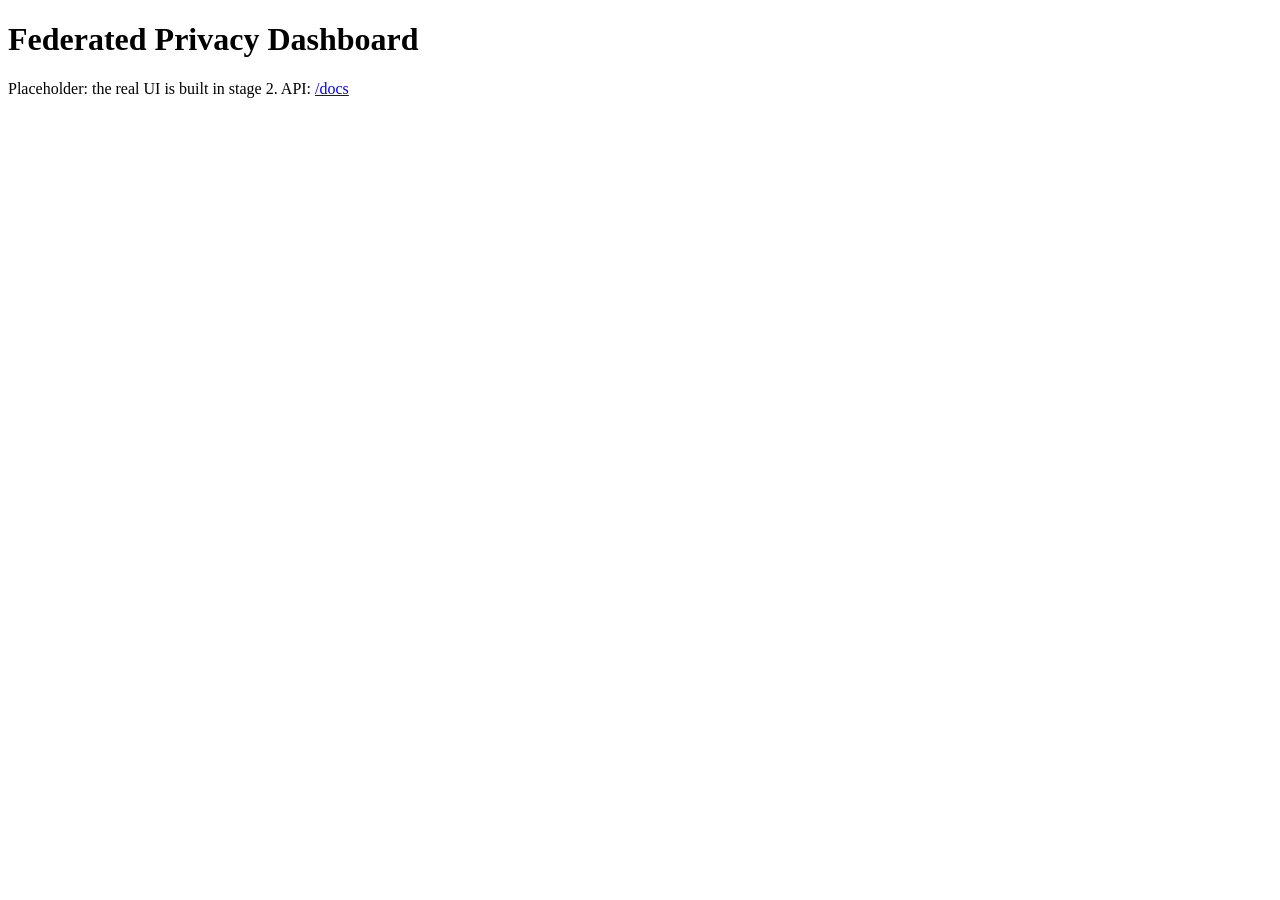
==== dashboard/static/index.html @ 30f2eb71 "Add Step 5 dashboard backend: FastAPI + SSE, step 4 hooks, golden replay Hooks in step4_heart_secagg" ====
<!doctype html>
<html lang="en"><head><meta charset="utf-8"><meta name="viewport" content="width=device-width, initial-scale=1">
<title>Federated Privacy Dashboard</title></head>
<body><h1>Federated Privacy Dashboard</h1><p>Placeholder: the real UI is built in stage 2. API: <a href="/docs">/docs</a></p></body></html>
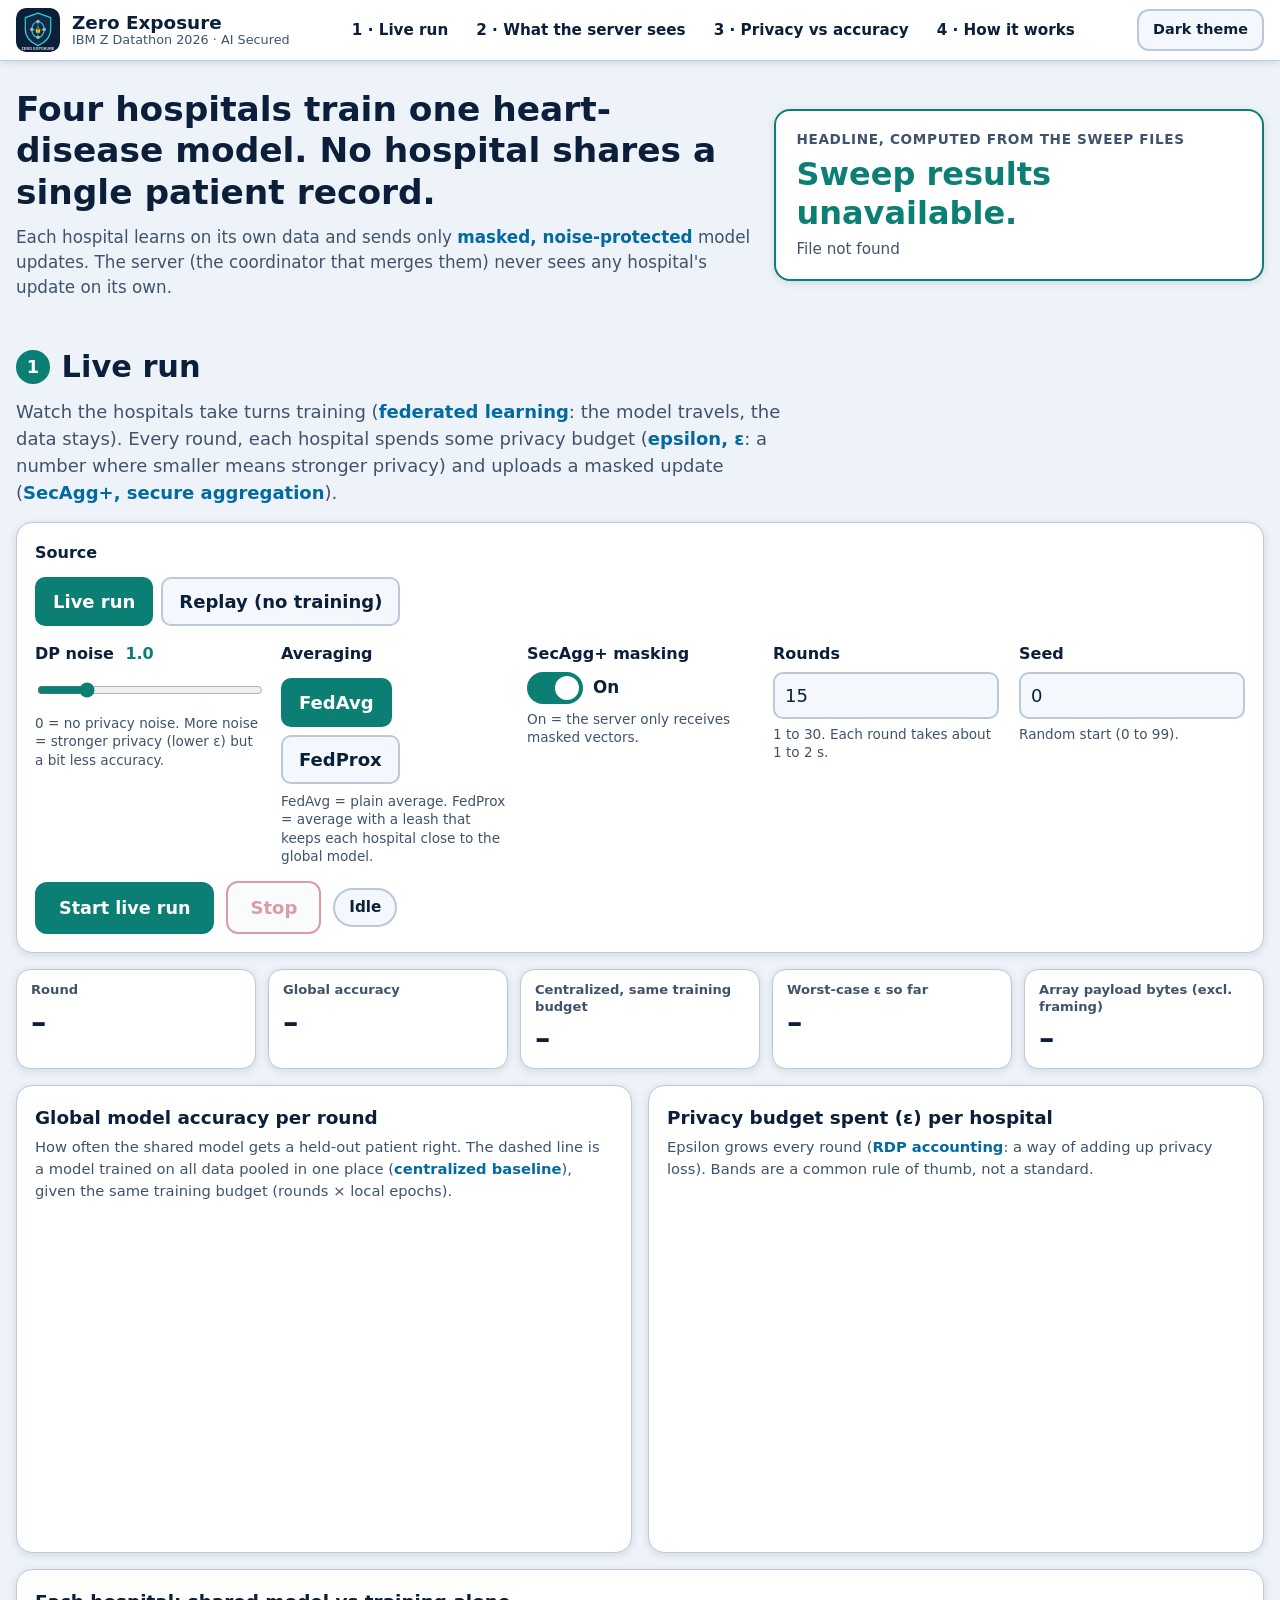
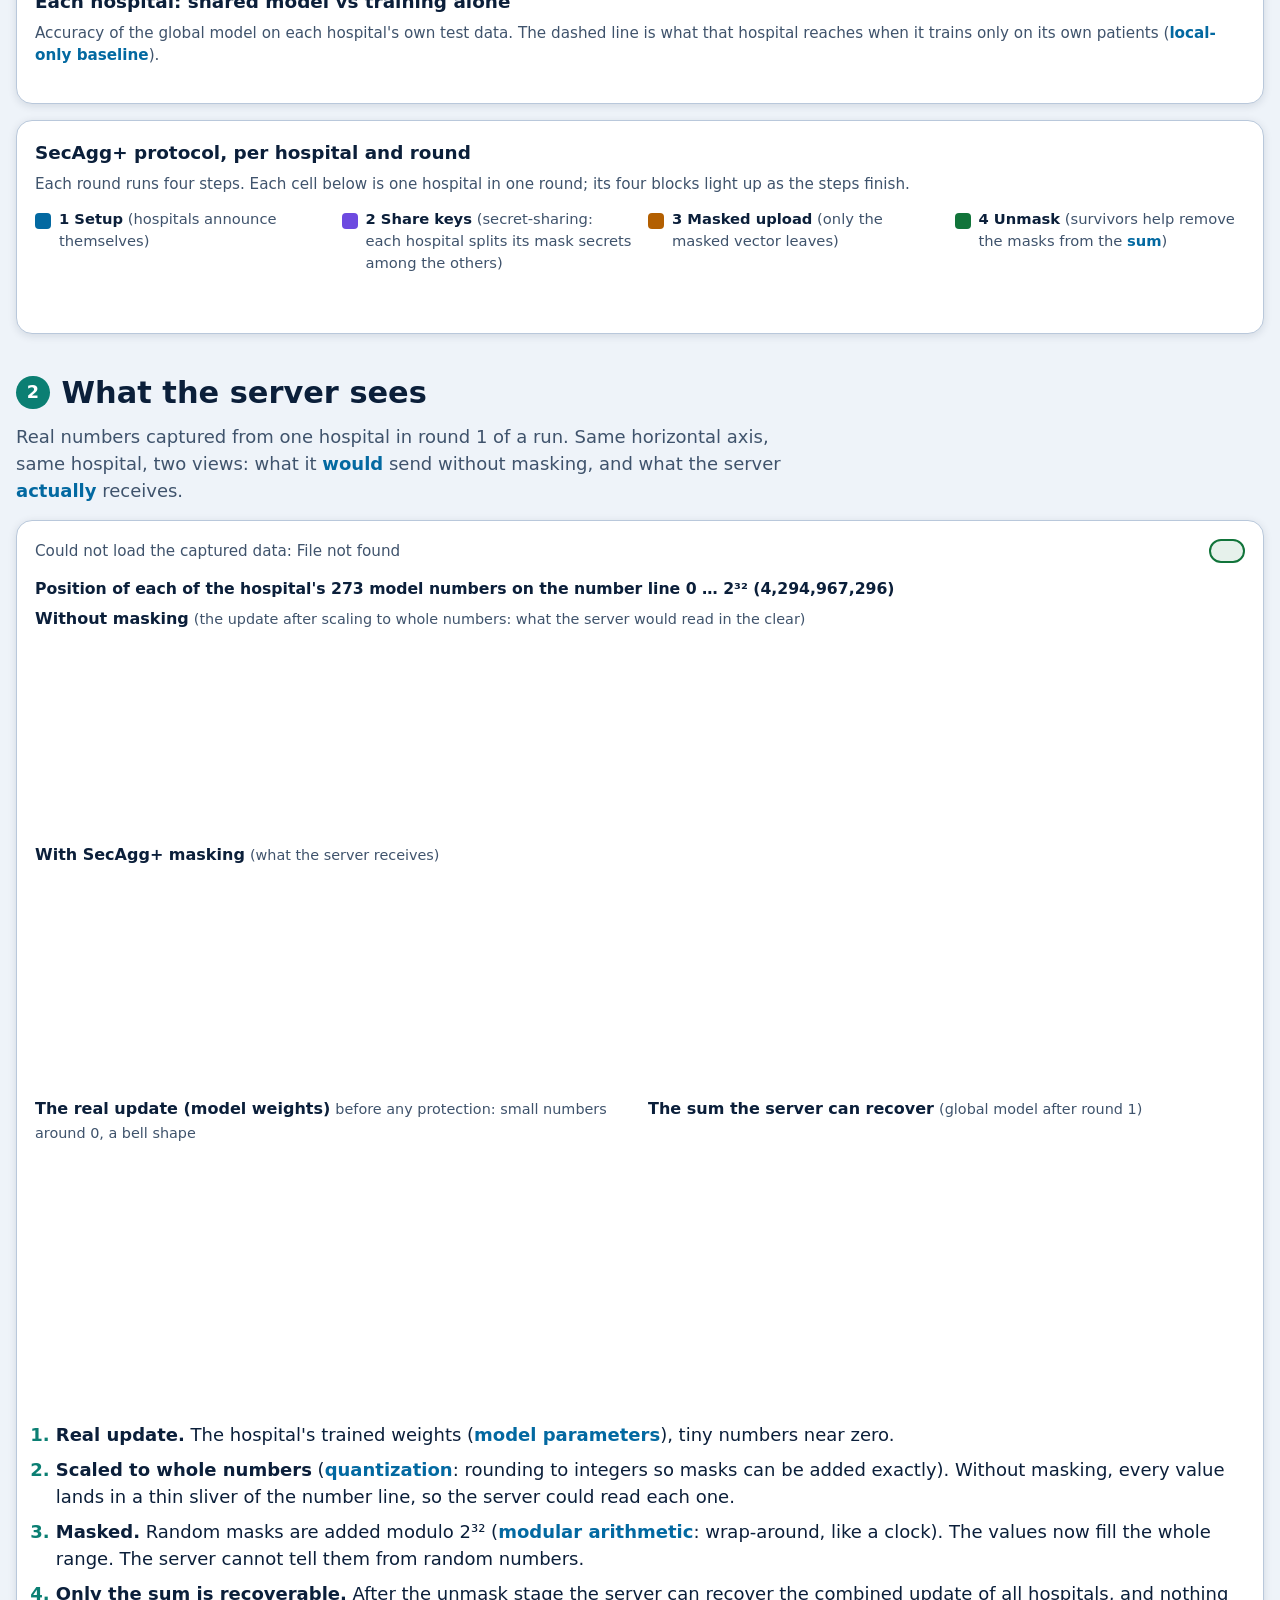
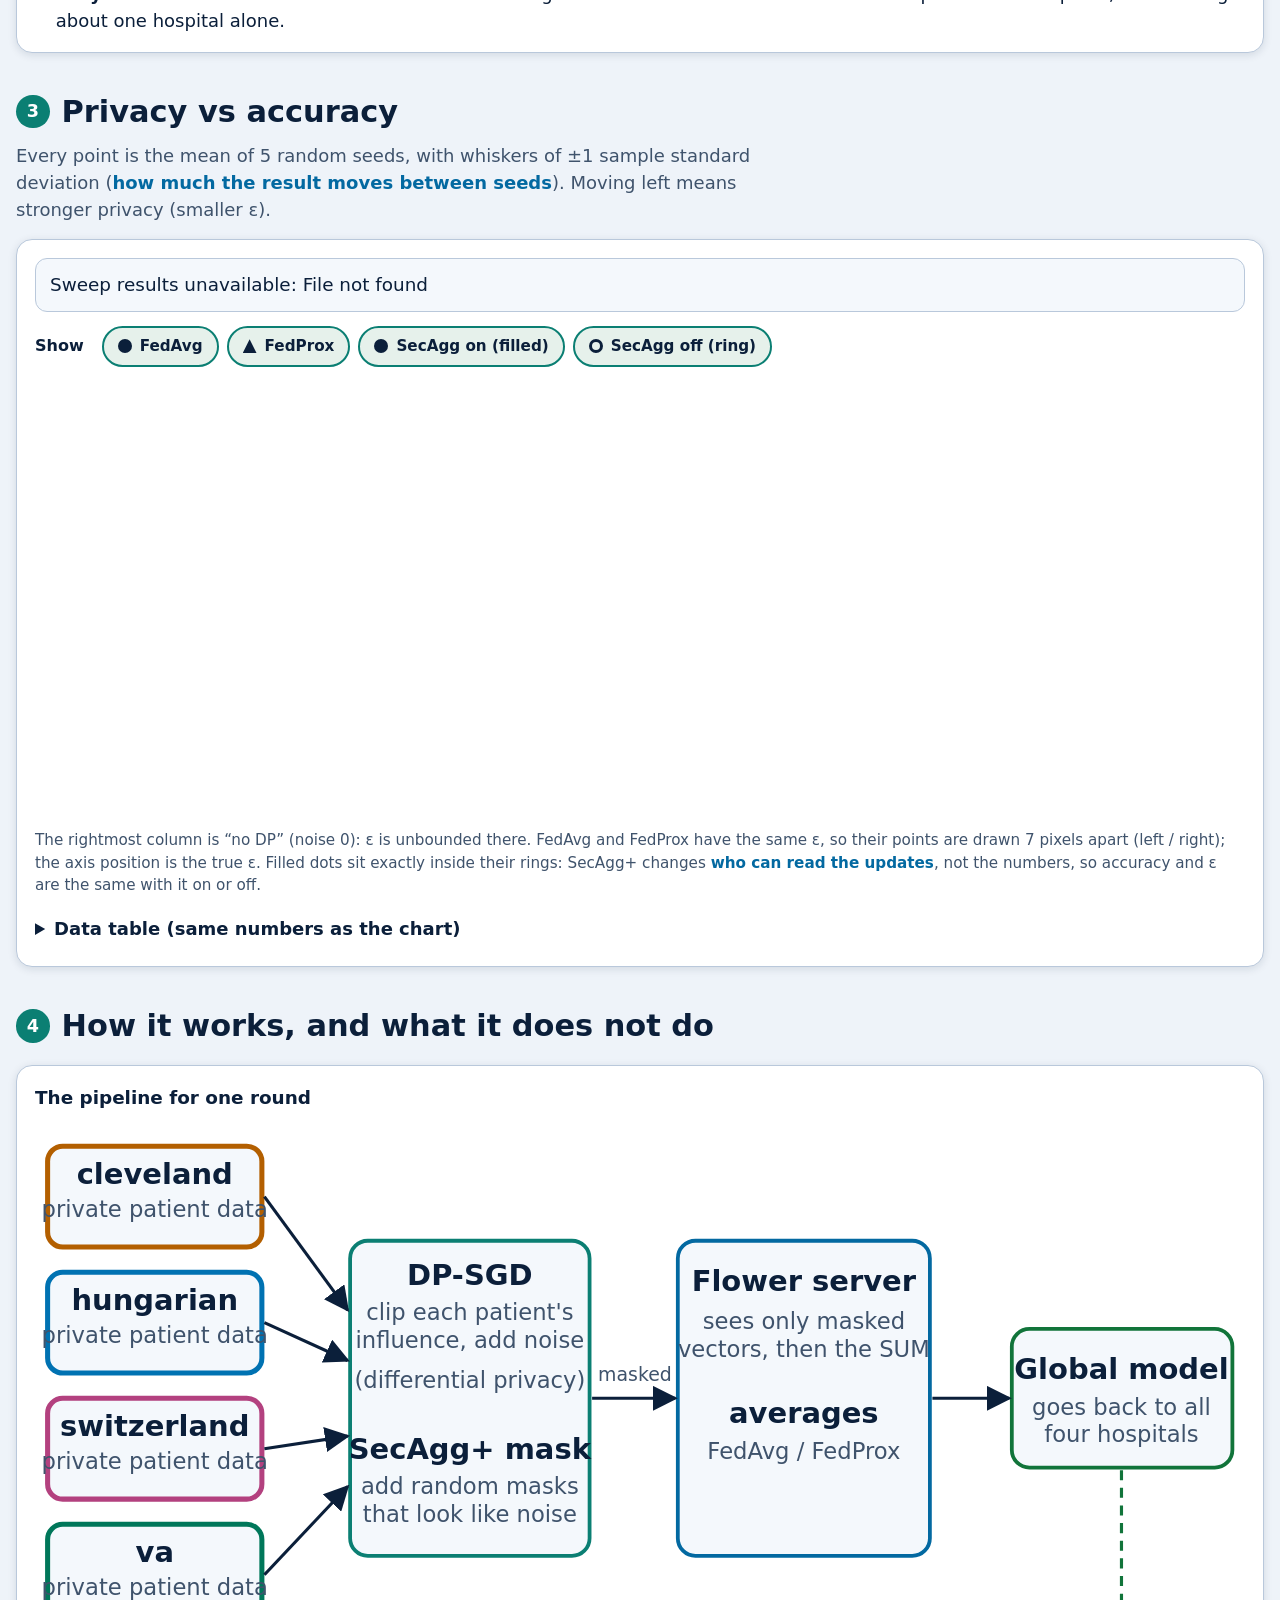
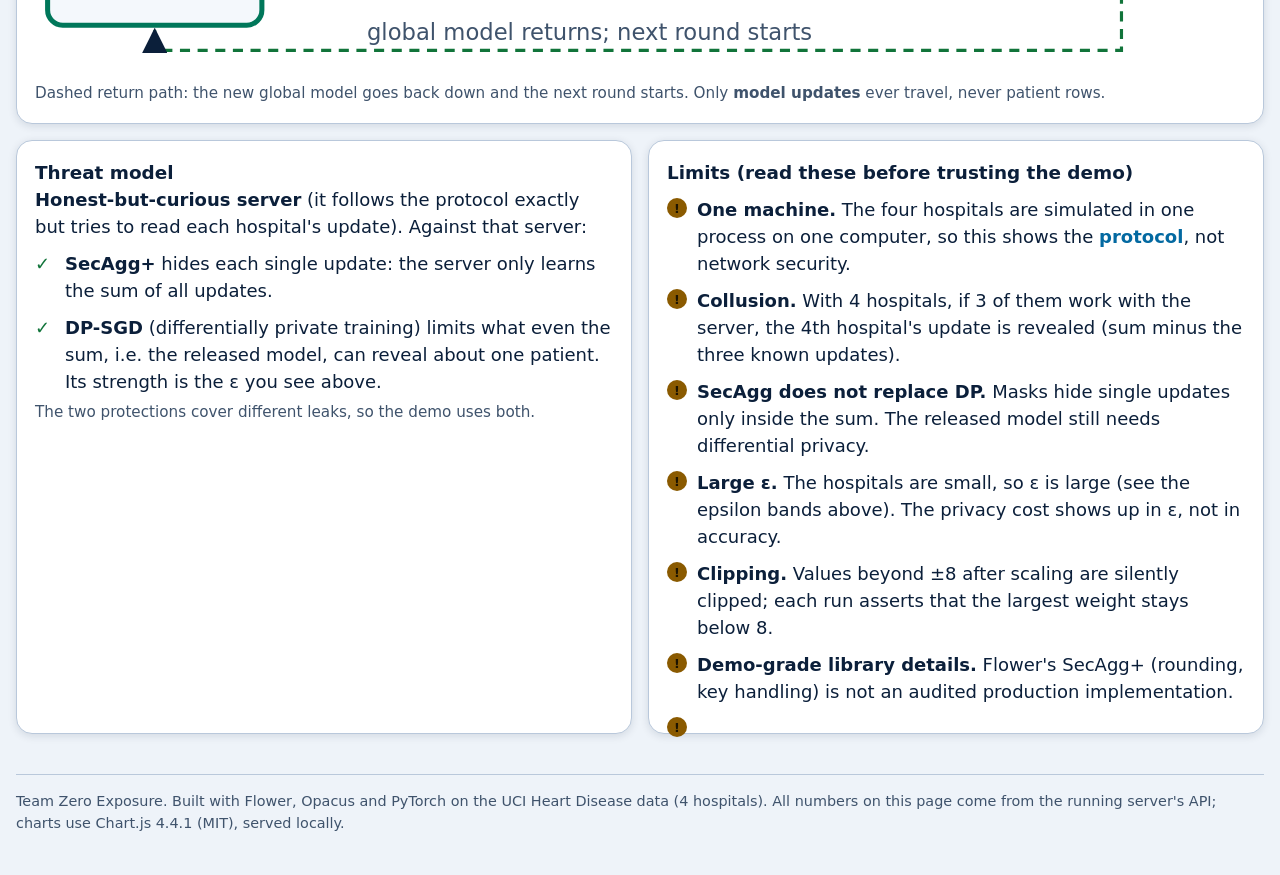
==== commit 30a9f799: "Add Step 5 dashboard UI: live run, what the server sees, privacy vs accuracy, limits Zero Exposure b" ====
--- a/dashboard/static/index.html
+++ b/dashboard/static/index.html
@@ -1,4 +1,339 @@
 <!doctype html>
-<html lang="en"><head><meta charset="utf-8"><meta name="viewport" content="width=device-width, initial-scale=1">
-<title>Federated Privacy Dashboard</title></head>
-<body><h1>Federated Privacy Dashboard</h1><p>Placeholder: the real UI is built in stage 2. API: <a href="/docs">/docs</a></p></body></html>
+<html lang="en">
+<head>
+<meta charset="utf-8">
+<meta name="viewport" content="width=device-width, initial-scale=1">
+<meta name="color-scheme" content="dark light">
+<title>Zero Exposure: private federated learning dashboard</title>
+<link rel="icon" href="zero_exposure_logo.svg" type="image/svg+xml">
+<link rel="stylesheet" href="styles.css">
+</head>
+<body>
+<a class="skip" href="#live">Skip to the live run</a>
+
+<header class="top">
+  <div class="top-in">
+    <a class="brand" href="#top" aria-label="Zero Exposure, top of page">
+      <img src="zero_exposure_logo.svg" alt="" width="44" height="44">
+      <span><strong>Zero Exposure</strong><small>IBM Z Datathon 2026 · AI Secured</small></span>
+    </a>
+    <nav aria-label="Panels">
+      <a href="#live">1 · Live run</a>
+      <a href="#sees">2 · What the server sees</a>
+      <a href="#tradeoff">3 · Privacy vs accuracy</a>
+      <a href="#how">4 · How it works</a>
+    </nav>
+    <button id="themeBtn" class="btn ghost" type="button" aria-label="Switch colour theme">Theme</button>
+  </div>
+</header>
+
+<main id="top">
+  <section class="hero" aria-labelledby="heroTitle">
+    <div>
+      <h1 id="heroTitle">Four hospitals train one heart-disease model. No hospital shares a single patient record.</h1>
+      <p class="lead">Each hospital learns on its own data and sends only <em>masked, noise-protected</em> model updates.
+        The server (the coordinator that merges them) never sees any hospital's update on its own.</p>
+    </div>
+    <div class="headline" id="headline" aria-live="polite">
+      <div class="hl-label">Headline, computed from the sweep files</div>
+      <div class="hl-main" id="hlMain">Loading…</div>
+      <div class="hl-sub" id="hlSub"></div>
+    </div>
+  </section>
+
+  <!-- ===================================================== 1. LIVE RUN -->
+  <section id="live" class="panel" aria-labelledby="liveH">
+    <div class="panel-head">
+      <h2 id="liveH"><span class="num">1</span> Live run</h2>
+      <p>Watch the hospitals take turns training (<em>federated learning</em>: the model travels, the data stays). Every round, each hospital
+        spends some privacy budget (<em>epsilon, ε</em>: a number where smaller means stronger privacy) and uploads a masked update
+        (<em>SecAgg+, secure aggregation</em>).</p>
+    </div>
+
+    <form id="ctl" class="controls card" autocomplete="off">
+      <fieldset class="seg" id="modeSeg">
+        <legend>Source</legend>
+        <label><input type="radio" name="mode" value="live" checked><span>Live run</span></label>
+        <label><input type="radio" name="mode" value="replay"><span>Replay (no training)</span></label>
+      </fieldset>
+
+      <div id="liveCtl" class="ctl-grid">
+        <label class="fld">
+          <span class="fld-l">DP noise <output id="noiseOut">1.0</output></span>
+          <input id="noise" type="range" min="0" max="5" step="0.1" value="1.0" aria-describedby="noiseHelp">
+          <small id="noiseHelp">0 = no privacy noise. More noise = stronger privacy (lower ε) but a bit less accuracy.</small>
+        </label>
+        <fieldset class="seg" id="stratSeg">
+          <legend>Averaging</legend>
+          <label><input type="radio" name="strategy" value="fedavg" checked><span>FedAvg</span></label>
+          <label><input type="radio" name="strategy" value="fedprox"><span>FedProx</span></label>
+          <small>FedAvg = plain average. FedProx = average with a leash that keeps each hospital close to the global model.</small>
+        </fieldset>
+        <label class="fld tog">
+          <span class="fld-l">SecAgg+ masking</span>
+          <span class="switch"><input id="secagg" type="checkbox" checked role="switch"><i></i><b id="secaggOut">On</b></span>
+          <small>On = the server only receives masked vectors.</small>
+        </label>
+        <label class="fld">
+          <span class="fld-l">Rounds</span>
+          <input id="rounds" type="number" min="1" max="30" step="1" value="15" inputmode="numeric">
+          <small>1 to 30. Each round takes about 1 to 2 s.</small>
+        </label>
+        <label class="fld">
+          <span class="fld-l">Seed</span>
+          <input id="seed" type="number" min="0" max="99" step="1" value="0" inputmode="numeric">
+          <small>Random start (0 to 99).</small>
+        </label>
+      </div>
+
+      <div id="replayCtl" class="ctl-grid" hidden>
+        <label class="fld">
+          <span class="fld-l">Recording</span>
+          <select id="replaySel"></select>
+          <small>The golden run is a real run saved in the repository.</small>
+        </label>
+        <fieldset class="seg" id="speedSeg">
+          <legend>Speed</legend>
+          <label><input type="radio" name="speed" value="1" checked><span>Real time</span></label>
+          <label><input type="radio" name="speed" value="4"><span>4× faster</span></label>
+          <small>Long start-up pauses in a recording are shortened to 2 s.</small>
+        </fieldset>
+      </div>
+
+      <div class="actions">
+        <button id="startBtn" class="btn primary" type="submit">Start live run</button>
+        <button id="stopBtn" class="btn danger" type="button" disabled>Stop</button>
+        <span id="statusPill" class="pill" role="status">Idle</span>
+      </div>
+    </form>
+
+    <div id="banner" class="banner" role="status" hidden></div>
+    <p id="srv" class="sr-only" aria-live="polite"></p>
+
+    <div class="kpis" aria-label="Run summary">
+      <div class="kpi"><span class="kl">Round</span><span class="kv" id="kRound">–</span></div>
+      <div class="kpi"><span class="kl">Global accuracy</span><span class="kv" id="kAcc">–</span></div>
+      <div class="kpi"><span class="kl">Centralized, same training budget</span><span class="kv" id="kCen">–</span></div>
+      <div class="kpi"><span class="kl">Worst-case ε so far</span><span class="kv" id="kEps">–</span></div>
+      <div class="kpi" title="Array payload bytes counted by the inspector (arrays plus byte-string config values). Excludes message framing.">
+        <span class="kl">Array payload bytes (excl. framing)</span><span class="kv" id="kBytes">–</span><span class="ks" id="kBytesSub"></span></div>
+    </div>
+
+    <div class="grid2">
+      <figure class="card chart-card">
+        <figcaption>
+          <h3>Global model accuracy per round</h3>
+          <p>How often the shared model gets a held-out patient right. The dashed line is a model trained on all data pooled in one place
+            (<em>centralized baseline</em>), given the same training budget (rounds × local epochs).</p>
+        </figcaption>
+        <div class="chart-box"><canvas id="accChart" role="img" aria-label="Global accuracy per round"></canvas></div>
+      </figure>
+      <figure class="card chart-card">
+        <figcaption>
+          <h3>Privacy budget spent (ε) per hospital</h3>
+          <p>Epsilon grows every round (<em>RDP accounting</em>: a way of adding up privacy loss). Bands are a common rule of thumb, not a standard.</p>
+        </figcaption>
+        <div class="chart-box"><canvas id="epsChart" role="img" aria-label="Epsilon per hospital per round"></canvas></div>
+        <div id="epsNote" class="chart-note" hidden></div>
+      </figure>
+    </div>
+
+    <div class="card">
+      <h3>Each hospital: shared model vs training alone</h3>
+      <p class="sub">Accuracy of the global model on each hospital's own test data. The dashed line is what that hospital reaches
+        when it trains only on its own patients (<em>local-only baseline</em>).</p>
+      <div class="grid4" id="hospGrid"></div>
+      <p class="sub" id="majNote"></p>
+    </div>
+
+    <div class="card">
+      <h3>SecAgg+ protocol, per hospital and round</h3>
+      <p class="sub">Each round runs four steps. Each cell below is one hospital in one round; its four blocks light up as the steps finish.</p>
+      <ol class="stage-legend" id="stageLegend">
+        <li><i class="sw s0"></i><div><b>1 Setup</b> <span>(hospitals announce themselves)</span></div></li>
+        <li><i class="sw s1"></i><div><b>2 Share keys</b> <span>(secret-sharing: each hospital splits its mask secrets among the others)</span></div></li>
+        <li><i class="sw s2"></i><div><b>3 Masked upload</b> <span>(only the masked vector leaves)</span></div></li>
+        <li><i class="sw s3"></i><div><b>4 Unmask</b> <span>(survivors help remove the masks from the <em>sum</em>)</span></div></li>
+      </ol>
+      <div id="strip" class="strip" aria-label="SecAgg+ stages per hospital and round"></div>
+      <p id="stripNow" class="sub strip-now"></p>
+    </div>
+  </section>
+
+  <!-- ===================================================== 2. WHAT THE SERVER SEES -->
+  <section id="sees" class="panel" aria-labelledby="seesH">
+    <div class="panel-head">
+      <h2 id="seesH"><span class="num">2</span> What the server sees</h2>
+      <p>Real numbers captured from one hospital in round 1 of a run. Same horizontal axis, same hospital, two views: what it <em>would</em>
+        send without masking, and what the server <em>actually</em> receives.</p>
+    </div>
+
+    <div class="card">
+      <div class="sees-top">
+        <div id="seesSource" class="src">Loading…</div>
+        <div id="badge" class="badge" role="status"></div>
+      </div>
+
+      <div class="shared-axis">
+        <div class="axis-title">Position of each of the hospital's 273 model numbers on the number line 0 … 2³² (4,294,967,296)</div>
+        <figure class="sa-chart">
+          <figcaption><b>Without masking</b> <span>(the update after scaling to whole numbers: what the server would read in the clear)</span></figcaption>
+          <div class="chart-box sa"><canvas id="plainQChart" role="img" aria-label="Unmasked quantized update: all values in one thin spike"></canvas></div>
+        </figure>
+        <figure class="sa-chart">
+          <figcaption><b>With SecAgg+ masking</b> <span>(what the server receives)</span></figcaption>
+          <div class="chart-box sa"><canvas id="maskedChart" role="img" aria-label="Masked vector: values spread across the whole range"></canvas></div>
+        </figure>
+        <p id="seesStats" class="stats"></p>
+      </div>
+
+      <div class="grid2 tight">
+        <figure class="sa-chart">
+          <figcaption><b>The real update (model weights)</b> <span>before any protection: small numbers around 0, a bell shape</span></figcaption>
+          <div class="chart-box sm"><canvas id="rawChart" role="img" aria-label="Histogram of raw weights"></canvas></div>
+        </figure>
+        <figure class="sa-chart">
+          <figcaption><b>The sum the server can recover</b> <span>(global model after round 1)</span></figcaption>
+          <div class="chart-box sm"><canvas id="aggChart" role="img" aria-label="Histogram of aggregate weights"></canvas></div>
+        </figure>
+      </div>
+
+      <ol class="explain">
+        <li><b>Real update.</b> The hospital's trained weights (<em>model parameters</em>), tiny numbers near zero.</li>
+        <li><b>Scaled to whole numbers</b> (<em>quantization</em>: rounding to integers so masks can be added exactly). Without masking, every value lands
+          in a thin sliver of the number line, so the server could read each one.</li>
+        <li><b>Masked.</b> Random masks are added modulo 2³² (<em>modular arithmetic</em>: wrap-around, like a clock). The values now fill the whole range.
+          The server cannot tell them from random numbers.</li>
+        <li><b>Only the sum is recoverable.</b> After the unmask stage the server can recover the combined update of all hospitals, and nothing about one hospital alone.</li>
+      </ol>
+    </div>
+  </section>
+
+  <!-- ===================================================== 3. PRIVACY VS ACCURACY -->
+  <section id="tradeoff" class="panel" aria-labelledby="trH">
+    <div class="panel-head">
+      <h2 id="trH"><span class="num">3</span> Privacy vs accuracy</h2>
+      <p>Every point is the mean of 5 random seeds, with whiskers of ±1 sample standard deviation (<em>how much the result moves between seeds</em>).
+        Moving left means stronger privacy (smaller ε).</p>
+    </div>
+    <div class="card">
+      <div class="hl-card" id="trHeadline" aria-live="polite">Loading…</div>
+      <fieldset class="chips" id="trFilters">
+        <legend>Show</legend>
+        <label><input type="checkbox" data-f="fedavg" checked><span><i class="mk circle"></i>FedAvg</span></label>
+        <label><input type="checkbox" data-f="fedprox" checked><span><i class="mk tri"></i>FedProx</span></label>
+        <label><input type="checkbox" data-f="on" checked><span><i class="mk fill"></i>SecAgg on (filled)</span></label>
+        <label><input type="checkbox" data-f="off" checked><span><i class="mk ring"></i>SecAgg off (ring)</span></label>
+      </fieldset>
+      <div class="chart-box tall"><canvas id="trChart" role="img" aria-label="Accuracy against epsilon"></canvas></div>
+      <p class="sub">The rightmost column is “no DP” (noise 0): ε is unbounded there. FedAvg and FedProx have the same ε, so their points are drawn 7 pixels apart (left / right); the axis position is the true ε. Filled dots sit exactly inside their rings:
+        SecAgg+ changes <em>who can read the updates</em>, not the numbers, so accuracy and ε are the same with it on or off.</p>
+      <details>
+        <summary>Data table (same numbers as the chart)</summary>
+        <div class="table-wrap"><table id="trTable"></table></div>
+      </details>
+    </div>
+  </section>
+
+  <!-- ===================================================== 4. HOW IT WORKS + LIMITS -->
+  <section id="how" class="panel" aria-labelledby="howH">
+    <div class="panel-head">
+      <h2 id="howH"><span class="num">4</span> How it works, and what it does not do</h2>
+    </div>
+    <div class="card">
+      <h3>The pipeline for one round</h3>
+      <svg class="diagram wide" viewBox="0 0 960 440" role="img" aria-labelledby="dgT1 dgD1" xmlns="http://www.w3.org/2000/svg">
+        <title id="dgT1">Architecture diagram</title>
+        <desc id="dgD1">Four hospitals each train locally, add DP-SGD noise, mask the update with SecAgg+, and send it to the Flower server. The server can only recover the sum, builds the global model and sends it back to the hospitals.</desc>
+        <defs>
+          <marker id="ar" viewBox="0 0 10 10" refX="9" refY="5" markerWidth="8" markerHeight="8" orient="auto-start-reverse"><path d="M0 0 L10 5 L0 10 z" class="dg-arrow-fill"/></marker>
+        </defs>
+        <g class="dg-hosp">
+          <rect class="h0" x="10" y="20" width="170" height="80" rx="12"/><text x="95" y="50" class="t b">cleveland</text><text x="95" y="76" class="t s">private patient data</text>
+          <rect class="h1" x="10" y="120" width="170" height="80" rx="12"/><text x="95" y="150" class="t b">hungarian</text><text x="95" y="176" class="t s">private patient data</text>
+          <rect class="h2" x="10" y="220" width="170" height="80" rx="12"/><text x="95" y="250" class="t b">switzerland</text><text x="95" y="276" class="t s">private patient data</text>
+          <rect class="h3" x="10" y="320" width="170" height="80" rx="12"/><text x="95" y="350" class="t b">va</text><text x="95" y="376" class="t s">private patient data</text>
+        </g>
+        <g class="dg-step">
+          <rect x="250" y="95" width="190" height="250" rx="14"/>
+          <text x="345" y="130" class="t b">DP-SGD</text>
+          <text x="345" y="158" class="t s">clip each patient's</text><text x="345" y="180" class="t s">influence, add noise</text>
+          <text x="345" y="212" class="t s">(differential privacy)</text>
+          <text x="345" y="268" class="t b">SecAgg+ mask</text>
+          <text x="345" y="296" class="t s">add random masks</text><text x="345" y="318" class="t s">that look like noise</text>
+        </g>
+        <g class="dg-server">
+          <rect x="510" y="95" width="200" height="250" rx="14"/>
+          <text x="610" y="135" class="t b">Flower server</text>
+          <text x="610" y="165" class="t s">sees only masked</text><text x="610" y="187" class="t s">vectors, then the SUM</text>
+          <text x="610" y="240" class="t b">averages</text>
+          <text x="610" y="268" class="t s">FedAvg / FedProx</text>
+        </g>
+        <g class="dg-model"><rect x="775" y="165" width="175" height="110" rx="14"/><text x="862" y="205" class="t b">Global model</text><text x="862" y="233" class="t s">goes back to all</text><text x="862" y="255" class="t s">four hospitals</text></g>
+        <g class="dg-line" marker-end="url(#ar)">
+          <path d="M182 60 L248 150" /><path d="M182 160 L248 190" /><path d="M182 260 L248 250" /><path d="M182 360 L248 290" />
+          <path d="M442 220 L508 220" /><path d="M712 220 L773 220" />
+        </g>
+        <path class="dg-back" d="M862 277 L862 420 L95 420 L95 404" marker-end="url(#ar)"/>
+        <text x="440" y="412" class="t s back-l">global model returns; next round starts</text>
+        <text x="476" y="206" class="t xs">masked</text>
+      </svg>
+
+      <svg class="diagram narrow" viewBox="0 0 360 700" role="img" aria-labelledby="dgT2" xmlns="http://www.w3.org/2000/svg">
+        <title id="dgT2">Architecture diagram, vertical layout</title>
+        <defs><marker id="ar2" viewBox="0 0 10 10" refX="9" refY="5" markerWidth="8" markerHeight="8" orient="auto-start-reverse"><path d="M0 0 L10 5 L0 10 z" class="dg-arrow-fill"/></marker></defs>
+        <g class="dg-hosp">
+          <rect class="h0" x="8" y="10" width="82" height="62" rx="10"/><text x="49" y="46" class="t s">cleveland</text>
+          <rect class="h1" x="96" y="10" width="82" height="62" rx="10"/><text x="137" y="46" class="t s">hungarian</text>
+          <rect class="h2" x="182" y="10" width="82" height="62" rx="10"/><text x="223" y="46" class="t s">switzerl.</text>
+          <rect class="h3" x="270" y="10" width="82" height="62" rx="10"/><text x="311" y="46" class="t s">va</text>
+        </g>
+        <text x="180" y="98" class="t xs">private patient data stays inside each hospital</text>
+        <g class="dg-line" marker-end="url(#ar2)"><path d="M180 108 L180 142"/><path d="M180 262 L180 296"/><path d="M180 416 L180 450"/><path d="M180 560 L180 594"/></g>
+        <g class="dg-step"><rect x="30" y="146" width="300" height="114" rx="12"/>
+          <text x="180" y="180" class="t b">DP-SGD</text><text x="180" y="206" class="t s">clip each patient's influence,</text><text x="180" y="228" class="t s">add noise (differential privacy)</text></g>
+        <g class="dg-step"><rect x="30" y="300" width="300" height="114" rx="12"/>
+          <text x="180" y="334" class="t b">SecAgg+ mask</text><text x="180" y="360" class="t s">add random masks that look</text><text x="180" y="382" class="t s">like noise; upload only that</text></g>
+        <g class="dg-server"><rect x="30" y="454" width="300" height="106" rx="12"/>
+          <text x="180" y="488" class="t b">Flower server</text><text x="180" y="514" class="t s">sees masked vectors, then only</text><text x="180" y="536" class="t s">the SUM; averages it</text></g>
+        <g class="dg-model"><rect x="30" y="598" width="300" height="72" rx="12"/><text x="180" y="628" class="t b">Global model</text><text x="180" y="652" class="t s">sent back to all four hospitals</text></g>
+        <path class="dg-back" d="M340 634 L350 634 L350 90 L340 90"/>
+      </svg>
+      <p class="sub">Dashed return path: the new global model goes back down and the next round starts. Only <b>model updates</b> ever travel, never patient rows.</p>
+    </div>
+
+    <div class="grid2">
+      <div class="card">
+        <h3>Threat model</h3>
+        <p><b>Honest-but-curious server</b> (it follows the protocol exactly but tries to read each hospital's update). Against that server:</p>
+        <ul class="tick">
+          <li><b>SecAgg+</b> hides each single update: the server only learns the sum of all updates.</li>
+          <li><b>DP-SGD</b> (differentially private training) limits what even the sum, i.e. the released model, can reveal about one patient. Its strength is the ε you see above.</li>
+        </ul>
+        <p class="sub">The two protections cover different leaks, so the demo uses both.</p>
+      </div>
+      <div class="card">
+        <h3>Limits (read these before trusting the demo)</h3>
+        <ul class="warn">
+          <li><b>One machine.</b> The four hospitals are simulated in one process on one computer, so this shows the <em>protocol</em>, not network security.</li>
+          <li><b>Collusion.</b> With 4 hospitals, if 3 of them work with the server, the 4th hospital's update is revealed (sum minus the three known updates).</li>
+          <li><b>SecAgg does not replace DP.</b> Masks hide single updates only inside the sum. The released model still needs differential privacy.</li>
+          <li><b>Large ε.</b> The hospitals are small, so ε is large (see the epsilon bands above). The privacy cost shows up in ε, not in accuracy.</li>
+          <li><b>Clipping.</b> Values beyond ±8 after scaling are silently clipped; each run asserts that the largest weight stays below 8.</li>
+          <li><b>Demo-grade library details.</b> Flower's SecAgg+ (rounding, key handling) is not an audited production implementation.</li>
+          <li id="seedLimit"></li>
+        </ul>
+      </div>
+    </div>
+  </section>
+
+  <footer class="foot">
+    <p>Team Zero Exposure. Built with Flower, Opacus and PyTorch on the UCI Heart Disease data (4 hospitals).
+       All numbers on this page come from the running server's API; charts use Chart.js 4.4.1 (MIT), served locally.</p>
+  </footer>
+</main>
+
+<script src="vendor/chart.umd.min.js"></script>
+<script src="app.js"></script>
+</body>
+</html>
--- a/dashboard/static/styles.css
+++ b/dashboard/static/styles.css
@@ -0,0 +1,259 @@
+/* Zero Exposure dashboard. Projector first: big type, high contrast. Colours are tokens on :root; light theme via
+   prefers-color-scheme or the toggle ([data-theme]). */
+:root {
+  color-scheme: dark;
+  --bg: #0B1F3A; --panel: #10294D; --panel2: #0C2342; --text: #EAF2FB; --muted: #B3C5DA; --border: #2A4B78;
+  --accent: #2DD4BF; --accent-ink: #062B28; --sky: #7DD3FC; --grid: rgba(179,197,218,.20);
+  --good: #4ADE80; --warn: #FBBF24; --bad: #FB7185; --good-bg: rgba(74,222,128,.14); --warn-bg: rgba(251,191,36,.14); --bad-bg: rgba(251,113,133,.16);
+  --h0: #F2A900; --h1: #56B4E9; --h2: #F28DC0; --h3: #3DD6A0;   /* cleveland, hungarian, switzerland, va (Okabe-Ito based) */
+  --fedavg: #2DD4BF; --fedprox: #B7A5FF;
+  --s0: #7DD3FC; --s1: #A78BFA; --s2: #F2A900; --s3: #4ADE80; --plainc: #FB7185;
+  --shadow: 0 2px 10px rgba(0,0,0,.35);
+}
+:root[data-theme="light"] {
+  color-scheme: light;
+  --bg: #EEF3F9; --panel: #FFFFFF; --panel2: #F4F8FC; --text: #0B1F3A; --muted: #3F536C; --border: #B9C8DB;
+  --accent: #0B7F73; --accent-ink: #FFFFFF; --sky: #0369A1; --grid: rgba(11,31,58,.14);
+  --good: #11743A; --warn: #8A5A00; --bad: #B4233C; --good-bg: rgba(17,116,58,.10); --warn-bg: rgba(200,130,0,.14); --bad-bg: rgba(180,35,60,.10);
+  --h0: #B35F00; --h1: #0072B2; --h2: #B3417F; --h3: #00775A;
+  --fedavg: #0B7F73; --fedprox: #6D4AE0;
+  --s0: #0369A1; --s1: #6D4AE0; --s2: #B35F00; --s3: #11743A; --plainc: #B4233C;
+  --shadow: 0 2px 8px rgba(11,31,58,.12);
+}
+@media (prefers-color-scheme: light) {
+  :root:not([data-theme="dark"]) {
+    color-scheme: light;
+    --bg: #EEF3F9; --panel: #FFFFFF; --panel2: #F4F8FC; --text: #0B1F3A; --muted: #3F536C; --border: #B9C8DB;
+    --accent: #0B7F73; --accent-ink: #FFFFFF; --sky: #0369A1; --grid: rgba(11,31,58,.14);
+    --good: #11743A; --warn: #8A5A00; --bad: #B4233C; --good-bg: rgba(17,116,58,.10); --warn-bg: rgba(200,130,0,.14); --bad-bg: rgba(180,35,60,.10);
+    --h0: #B35F00; --h1: #0072B2; --h2: #B3417F; --h3: #00775A;
+    --fedavg: #0B7F73; --fedprox: #6D4AE0;
+    --s0: #0369A1; --s1: #6D4AE0; --s2: #B35F00; --s3: #11743A; --plainc: #B4233C;
+    --shadow: 0 2px 8px rgba(11,31,58,.12);
+  }
+}
+
+* { box-sizing: border-box; }
+[hidden] { display: none !important; }
+html { scroll-behavior: smooth; scroll-padding-top: 84px; -webkit-text-size-adjust: 100%; }
+body { margin: 0; background: var(--bg); color: var(--text); font: 18px/1.5 system-ui, "Segoe UI", Roboto, Helvetica, Arial, sans-serif; overflow-x: hidden; }
+@media (prefers-reduced-motion: reduce) { html { scroll-behavior: auto; } *, *::before, *::after { animation: none !important; transition: none !important; } }
+img, svg, canvas { max-width: 100%; }
+a { color: var(--sky); }
+em { font-style: normal; font-weight: 600; color: var(--sky); }
+:root[data-theme="light"] em { color: var(--sky); }
+h1, h2, h3, p { margin: 0; }
+:focus-visible { outline: 3px solid var(--sky); outline-offset: 2px; border-radius: 4px; }
+.sr-only { position: absolute; width: 1px; height: 1px; overflow: hidden; clip: rect(0 0 0 0); white-space: nowrap; }
+.skip { position: absolute; left: 8px; top: -60px; background: var(--accent); color: var(--accent-ink); padding: 8px 14px; border-radius: 8px; z-index: 100; }
+.skip:focus { top: 8px; }
+
+/* ---- top bar */
+.top { position: sticky; top: 0; z-index: 50; background: var(--panel); border-bottom: 1px solid var(--border); box-shadow: var(--shadow); }
+.top-in { max-width: 1320px; margin: 0 auto; padding: 8px 16px; display: flex; align-items: center; gap: 16px; flex-wrap: wrap; }
+.brand { display: flex; align-items: center; gap: 12px; text-decoration: none; color: var(--text); }
+.brand img { border-radius: 10px; }
+.brand span { display: flex; flex-direction: column; line-height: 1.15; }
+.brand strong { font-size: 1.15rem; }
+.brand small { color: var(--muted); font-size: .8rem; }
+.top nav { display: flex; gap: 4px; flex-wrap: wrap; flex: 1; justify-content: center; }
+.top nav a { color: var(--text); text-decoration: none; padding: 8px 12px; border-radius: 8px; font-size: .95rem; font-weight: 600; }
+.top nav a:hover { background: var(--panel2); color: var(--accent); }
+
+main { max-width: 1320px; margin: 0 auto; padding: 0 16px 40px; }
+.hero { display: grid; grid-template-columns: 1.5fr 1fr; gap: 24px; align-items: center; padding: 28px 0 8px; }
+.hero h1 { font-size: clamp(1.5rem, 3vw, 2.15rem); line-height: 1.2; }
+.lead { color: var(--muted); margin-top: 12px; font-size: 1.05rem; }
+.headline { background: var(--panel); border: 2px solid var(--accent); border-radius: 16px; padding: 18px 20px; box-shadow: var(--shadow); }
+.hl-label { color: var(--muted); font-size: .85rem; text-transform: uppercase; letter-spacing: .05em; font-weight: 700; }
+.hl-main { font-size: clamp(1.4rem, 2.6vw, 2rem); font-weight: 800; color: var(--accent); line-height: 1.2; margin: 6px 0; }
+.hl-sub { color: var(--muted); font-size: .95rem; }
+
+/* ---- panels / cards */
+.panel { margin-top: 36px; }
+.panel-head { margin-bottom: 14px; }
+.panel-head h2 { font-size: clamp(1.45rem, 2.4vw, 1.9rem); display: flex; align-items: center; gap: 12px; }
+.panel-head p { color: var(--muted); margin-top: 8px; max-width: 70ch; }
+.num { display: inline-grid; place-items: center; width: 2.1rem; height: 2.1rem; border-radius: 50%; background: var(--accent); color: var(--accent-ink); font-size: 1.1rem; font-weight: 800; flex: none; }
+.card { background: var(--panel); border: 1px solid var(--border); border-radius: 16px; padding: 18px; margin-top: 16px; box-shadow: var(--shadow); min-width: 0; }
+.card h3, figure h3 { font-size: 1.15rem; }
+.sub { color: var(--muted); font-size: .95rem; margin-top: 6px; }
+figure { margin: 0; min-width: 0; }
+figcaption p { color: var(--muted); font-size: .92rem; margin: 4px 0 8px; }
+.grid2 { display: grid; grid-template-columns: 1fr 1fr; gap: 16px; }
+.grid2 > .card { margin-top: 16px; }
+.grid2.tight { margin-top: 18px; gap: 16px; }
+.grid4 { display: grid; grid-template-columns: repeat(4, 1fr); gap: 12px; margin-top: 12px; }
+
+/* ---- controls */
+.controls { display: flex; flex-direction: column; gap: 16px; }
+.ctl-grid { display: grid; grid-template-columns: repeat(auto-fit, minmax(210px, 1fr)); gap: 16px 20px; align-items: start; }
+.fld, fieldset.seg { display: flex; flex-direction: column; gap: 6px; border: 0; padding: 0; margin: 0; min-width: 0; }
+.fld-l, legend { font-weight: 700; font-size: 1rem; padding: 0; }
+.fld small, fieldset small { color: var(--muted); font-size: .85rem; line-height: 1.35; }
+output { color: var(--accent); font-weight: 800; margin-left: 6px; }
+input[type=range] { width: 100%; height: 32px; accent-color: var(--accent); }
+input[type=number], select { background: var(--panel2); color: var(--text); border: 2px solid var(--border); border-radius: 10px; padding: 8px 10px; font: inherit; width: 100%; }
+fieldset.seg { flex-direction: row; flex-wrap: wrap; gap: 8px; align-items: center; }
+fieldset.seg legend { width: 100%; margin-bottom: 4px; float: left; }
+fieldset.seg > small { flex-basis: 100%; }
+fieldset.seg label { position: relative; }
+fieldset.seg input { position: absolute; opacity: 0; inset: 0; width: 100%; height: 100%; margin: 0; cursor: pointer; }
+fieldset.seg span { display: block; padding: 9px 16px; border: 2px solid var(--border); border-radius: 10px; font-weight: 700; background: var(--panel2); }
+fieldset.seg input:checked + span { background: var(--accent); color: var(--accent-ink); border-color: var(--accent); }
+fieldset.seg input:focus-visible + span { outline: 3px solid var(--sky); outline-offset: 2px; }
+.switch { position: relative; display: inline-flex; align-items: center; gap: 10px; }
+.switch input { position: absolute; opacity: 0; width: 56px; height: 32px; margin: 0; cursor: pointer; }
+.switch i { width: 56px; height: 32px; border-radius: 16px; background: var(--border); position: relative; transition: background .15s; flex: none; }
+.switch i::after { content: ""; position: absolute; top: 4px; left: 4px; width: 24px; height: 24px; border-radius: 50%; background: var(--text); transition: transform .15s; }
+.switch input:checked + i { background: var(--accent); }
+.switch input:checked + i::after { transform: translateX(24px); background: var(--accent-ink); }
+.switch input:focus-visible + i { outline: 3px solid var(--sky); outline-offset: 2px; }
+.switch b { font-size: 1.05rem; }
+.actions { display: flex; align-items: center; gap: 12px; flex-wrap: wrap; }
+.btn { font: inherit; font-weight: 800; border: 2px solid var(--border); background: var(--panel2); color: var(--text); padding: 11px 22px; border-radius: 12px; cursor: pointer; }
+.btn:hover:not(:disabled) { border-color: var(--accent); }
+.btn:disabled { opacity: .45; cursor: not-allowed; }
+.btn.primary { background: var(--accent); color: var(--accent-ink); border-color: var(--accent); font-size: 1.1rem; }
+.btn.danger { border-color: var(--bad); color: var(--bad); }
+.btn.ghost { padding: 8px 14px; font-size: .9rem; }
+.pill { padding: 6px 14px; border-radius: 999px; border: 2px solid var(--border); font-weight: 700; font-size: .95rem; background: var(--panel2); }
+.pill.running, .pill.starting { border-color: var(--accent); color: var(--accent); }
+.pill.done { border-color: var(--good); color: var(--good); }
+.pill.error { border-color: var(--bad); color: var(--bad); }
+.pill.stopped { border-color: var(--warn); color: var(--warn); }
+
+.banner { margin-top: 16px; padding: 14px 18px; border-radius: 12px; border: 2px solid var(--border); background: var(--panel); font-size: 1rem; }
+.banner.info { border-color: var(--sky); } .banner.ok { border-color: var(--good); background: var(--good-bg); }
+.banner.warn { border-color: var(--warn); background: var(--warn-bg); } .banner.err { border-color: var(--bad); background: var(--bad-bg); }
+.banner pre { margin: 10px 0 0; max-height: 220px; overflow: auto; white-space: pre-wrap; word-break: break-word; font-size: .8rem; background: var(--panel2); padding: 10px; border-radius: 8px; }
+.banner .spin { display: inline-block; width: 14px; height: 14px; border: 3px solid var(--border); border-top-color: var(--accent); border-radius: 50%; animation: sp 1s linear infinite; vertical-align: -2px; margin-right: 8px; }
+@keyframes sp { to { transform: rotate(360deg); } }
+
+/* ---- KPIs */
+.kpis { display: grid; grid-template-columns: repeat(5, 1fr); gap: 12px; margin-top: 16px; }
+.kpi { background: var(--panel); border: 1px solid var(--border); border-radius: 14px; padding: 12px 14px; display: flex; flex-direction: column; min-width: 0; box-shadow: var(--shadow); }
+.kl { color: var(--muted); font-size: .82rem; font-weight: 700; line-height: 1.25; }
+.kv { font-size: clamp(1.4rem, 2.4vw, 2.1rem); font-weight: 800; line-height: 1.2; margin-top: 4px; font-variant-numeric: tabular-nums; overflow-wrap: anywhere; }
+.ks { color: var(--muted); font-size: .8rem; }
+
+/* ---- charts */
+.chart-box { position: relative; height: clamp(250px, 36vh, 340px); margin-top: 6px; }
+.chart-box.tall { height: clamp(320px, 50vh, 460px); }
+.chart-box.sa { height: clamp(150px, 24vh, 200px); }
+.chart-box.sm { height: clamp(200px, 28vh, 260px); }
+.chart-box.mini { height: 170px; }
+.chart-note { margin-top: 8px; padding: 10px 12px; border-radius: 10px; background: var(--warn-bg); border: 1px solid var(--warn); font-size: .95rem; }
+.hosp-card { border: 1px solid var(--border); border-radius: 12px; padding: 8px 10px 4px; background: var(--panel2); min-width: 0; }
+.hosp-card h4 { margin: 0; font-size: 1.05rem; display: flex; align-items: center; gap: 8px; }
+.hosp-card .hs { color: var(--muted); font-size: .85rem; font-variant-numeric: tabular-nums; }
+.swatch { width: 14px; height: 14px; display: inline-block; flex: none; }
+.swatch.circle { border-radius: 50%; } .swatch.rect { border-radius: 2px; } .swatch.rectRot { transform: rotate(45deg) scale(.85); border-radius: 2px; }
+.swatch.triangle { clip-path: polygon(50% 0, 100% 100%, 0 100%); }
+
+/* ---- stage strip */
+.stage-legend { list-style: none; padding: 0; margin: 12px 0; display: grid; grid-template-columns: repeat(auto-fit, minmax(230px, 1fr)); gap: 6px 16px; font-size: .92rem; }
+.stage-legend li { display: grid; grid-template-columns: auto 1fr; gap: 8px; align-items: start; }
+.stage-legend span { color: var(--muted); }
+.sw { width: 16px; height: 16px; border-radius: 4px; display: inline-block; flex: none; margin-top: 5px; }
+.sw.s0 { background: var(--s0); } .sw.s1 { background: var(--s1); } .sw.s2 { background: var(--s2); } .sw.s3 { background: var(--s3); }
+.strip { display: grid; gap: 8px; }
+.srow { display: grid; grid-template-columns: 112px 1fr; gap: 10px; align-items: center; }
+.srow .sl { font-weight: 800; font-size: .95rem; display: flex; gap: 6px; align-items: center; min-width: 0; }
+.cells { display: flex; gap: 3px; min-width: 0; }
+.cell { flex: 1 1 0; min-width: 0; height: 30px; display: grid; grid-template-columns: repeat(4, 1fr); gap: 1px; border: 1px solid var(--border); border-radius: 5px; overflow: hidden; background: var(--panel2); position: relative; }
+.cell.plain-mode { grid-template-columns: 1fr; }
+.cell i { background: transparent; }
+.cell i.on:nth-child(1) { background: var(--s0); } .cell i.on:nth-child(2) { background: var(--s1); }
+.cell i.on:nth-child(3) { background: var(--s2); } .cell i.on:nth-child(4) { background: var(--s3); }
+.cell i.on.plainx { background: var(--plainc) !important; }
+.cell i.flash { animation: fl .7s ease-out; }
+@keyframes fl { 0% { filter: brightness(2.2); transform: scaleY(1.5); } 100% { filter: none; transform: none; } }
+.cell.cur { outline: 2px solid var(--text); outline-offset: 1px; z-index: 1; }
+.rnums { display: grid; grid-template-columns: 112px 1fr; gap: 10px; color: var(--muted); font-size: .8rem; }
+.rnums .cells span { flex: 1 1 0; text-align: center; min-width: 0; overflow: hidden; }
+.strip-now { min-height: 1.5em; font-variant-numeric: tabular-nums; }
+
+/* ---- panel 2 */
+.sees-top { display: flex; justify-content: space-between; gap: 12px; flex-wrap: wrap; align-items: center; }
+.src { color: var(--muted); font-size: .95rem; }
+.badge { font-weight: 800; padding: 10px 16px; border-radius: 12px; border: 2px solid var(--good); background: var(--good-bg); color: var(--text); font-size: 1.05rem; }
+.badge b { font-size: 1.5rem; color: var(--good); margin: 0 4px; }
+.badge.bad { border-color: var(--bad); background: var(--bad-bg); } .badge.bad b { color: var(--bad); }
+.badge small { display: block; font-weight: 500; color: var(--muted); font-size: .82rem; }
+.shared-axis { margin-top: 14px; }
+.axis-title { font-weight: 700; font-size: .98rem; margin-bottom: 4px; }
+.sa-chart figcaption { font-size: 1rem; margin-top: 6px; }
+.sa-chart figcaption span { color: var(--muted); font-size: .9rem; }
+.stats { margin-top: 8px; font-size: .98rem; color: var(--muted); font-variant-numeric: tabular-nums; }
+.stats b { color: var(--text); }
+.explain { margin: 18px 0 0; padding-left: 1.3rem; display: grid; gap: 8px; }
+.explain li::marker { color: var(--accent); font-weight: 800; }
+
+/* ---- panel 3 */
+.hl-card { font-size: 1.15rem; padding: 12px 14px; border-radius: 12px; background: var(--panel2); border: 1px solid var(--border); }
+.hl-card b { color: var(--accent); }
+.hl-card small { display: block; color: var(--muted); margin-top: 4px; font-size: .88rem; }
+.chips { border: 0; padding: 0; margin: 14px 0 6px; display: flex; flex-wrap: wrap; gap: 8px; align-items: center; }
+.chips legend { float: left; margin-right: 10px; }
+.chips label { position: relative; }
+.chips input { position: absolute; opacity: 0; inset: 0; width: 100%; height: 100%; margin: 0; cursor: pointer; }
+.chips span { display: flex; align-items: center; gap: 8px; padding: 7px 14px; border-radius: 999px; border: 2px solid var(--border); background: var(--panel2); font-weight: 700; font-size: .95rem; }
+.chips input:checked + span { border-color: var(--accent); background: var(--good-bg); }
+.chips input:not(:checked) + span { opacity: .55; text-decoration: line-through; }
+.chips input:focus-visible + span { outline: 3px solid var(--sky); outline-offset: 2px; }
+.mk { width: 14px; height: 14px; display: inline-block; background: var(--text); flex: none; }
+.mk.circle { border-radius: 50%; } .mk.tri { clip-path: polygon(50% 0, 100% 100%, 0 100%); }
+.mk.fill { border-radius: 50%; } .mk.ring { border-radius: 50%; background: transparent; border: 3px solid var(--text); }
+details { margin-top: 12px; } summary { cursor: pointer; font-weight: 700; padding: 6px 0; }
+.table-wrap { overflow-x: auto; max-width: 100%; }
+table { border-collapse: collapse; width: 100%; font-size: .9rem; font-variant-numeric: tabular-nums; }
+th, td { border-bottom: 1px solid var(--border); padding: 6px 10px; text-align: right; white-space: nowrap; }
+th:first-child, td:first-child { text-align: left; }
+
+/* ---- panel 4 */
+.diagram { width: 100%; height: auto; display: block; margin-top: 10px; }
+.diagram.narrow { display: none; }
+.diagram .t { fill: var(--text); text-anchor: middle; font: 600 20px system-ui, "Segoe UI", sans-serif; }
+.diagram .t.b { font-weight: 800; font-size: 23px; } .diagram .t.s { font-weight: 500; font-size: 18px; fill: var(--muted); } .diagram .t.xs { font-size: 15px; font-weight: 500; fill: var(--muted); }
+.diagram rect { fill: var(--panel2); stroke: var(--border); stroke-width: 2; }
+.diagram .dg-hosp rect.h0 { stroke: var(--h0); stroke-width: 4; } .diagram .dg-hosp rect.h1 { stroke: var(--h1); stroke-width: 4; }
+.diagram .dg-hosp rect.h2 { stroke: var(--h2); stroke-width: 4; } .diagram .dg-hosp rect.h3 { stroke: var(--h3); stroke-width: 4; }
+.diagram .dg-step rect { stroke: var(--accent); stroke-width: 3; } .diagram .dg-server rect { stroke: var(--sky); stroke-width: 3; }
+.diagram .dg-model rect { stroke: var(--good); stroke-width: 3; }
+.diagram .dg-line path, .diagram path.dg-back { fill: none; stroke: var(--text); stroke-width: 2.5; }
+.diagram path.dg-back { stroke-dasharray: 8 6; stroke: var(--good); }
+.dg-arrow-fill { fill: var(--text); }
+ul.tick, ul.warn { margin: 10px 0 0; padding: 0; list-style: none; display: grid; gap: 10px; }
+ul.tick li, ul.warn li { padding-left: 30px; position: relative; }
+ul.tick li::before { content: "✓"; position: absolute; left: 0; color: var(--good); font-weight: 800; }
+ul.warn li::before { content: "!"; position: absolute; left: 0; top: 2px; width: 20px; height: 20px; border-radius: 50%; background: var(--warn); color: #1b1300; font-weight: 800; font-size: .8rem; display: grid; place-items: center; }
+.foot { margin-top: 40px; color: var(--muted); font-size: .9rem; border-top: 1px solid var(--border); padding-top: 16px; }
+
+/* ---- responsive */
+@media (max-width: 1100px) {
+  .kpis { grid-template-columns: repeat(3, 1fr); }
+  .grid4 { grid-template-columns: repeat(2, 1fr); }
+}
+@media (max-width: 900px) {
+  .hero { grid-template-columns: 1fr; }
+  .grid2 { grid-template-columns: 1fr; }
+  .top nav { order: 3; flex-basis: 100%; justify-content: flex-start; }
+  .top-in { gap: 8px; }
+  .top .btn { margin-left: auto; }
+}
+@media (max-width: 640px) {
+  body { font-size: 17px; }
+  .top { position: static; } html { scroll-padding-top: 12px; }
+  .kpis { grid-template-columns: 1fr 1fr; }
+  .grid4 { grid-template-columns: 1fr; }
+  .srow, .rnums { grid-template-columns: 74px 1fr; gap: 6px; }
+  .srow .sl { font-size: .8rem; }
+  .cell { height: 26px; }
+  .rnums .cells span { font-size: .6rem; }
+  .card { padding: 14px; }
+  .diagram.wide { display: none; } .diagram.narrow { display: block; }
+  .badge { width: 100%; }
+  .chart-box { height: 260px; }
+  .actions .btn { flex: 1 1 120px; }
+}
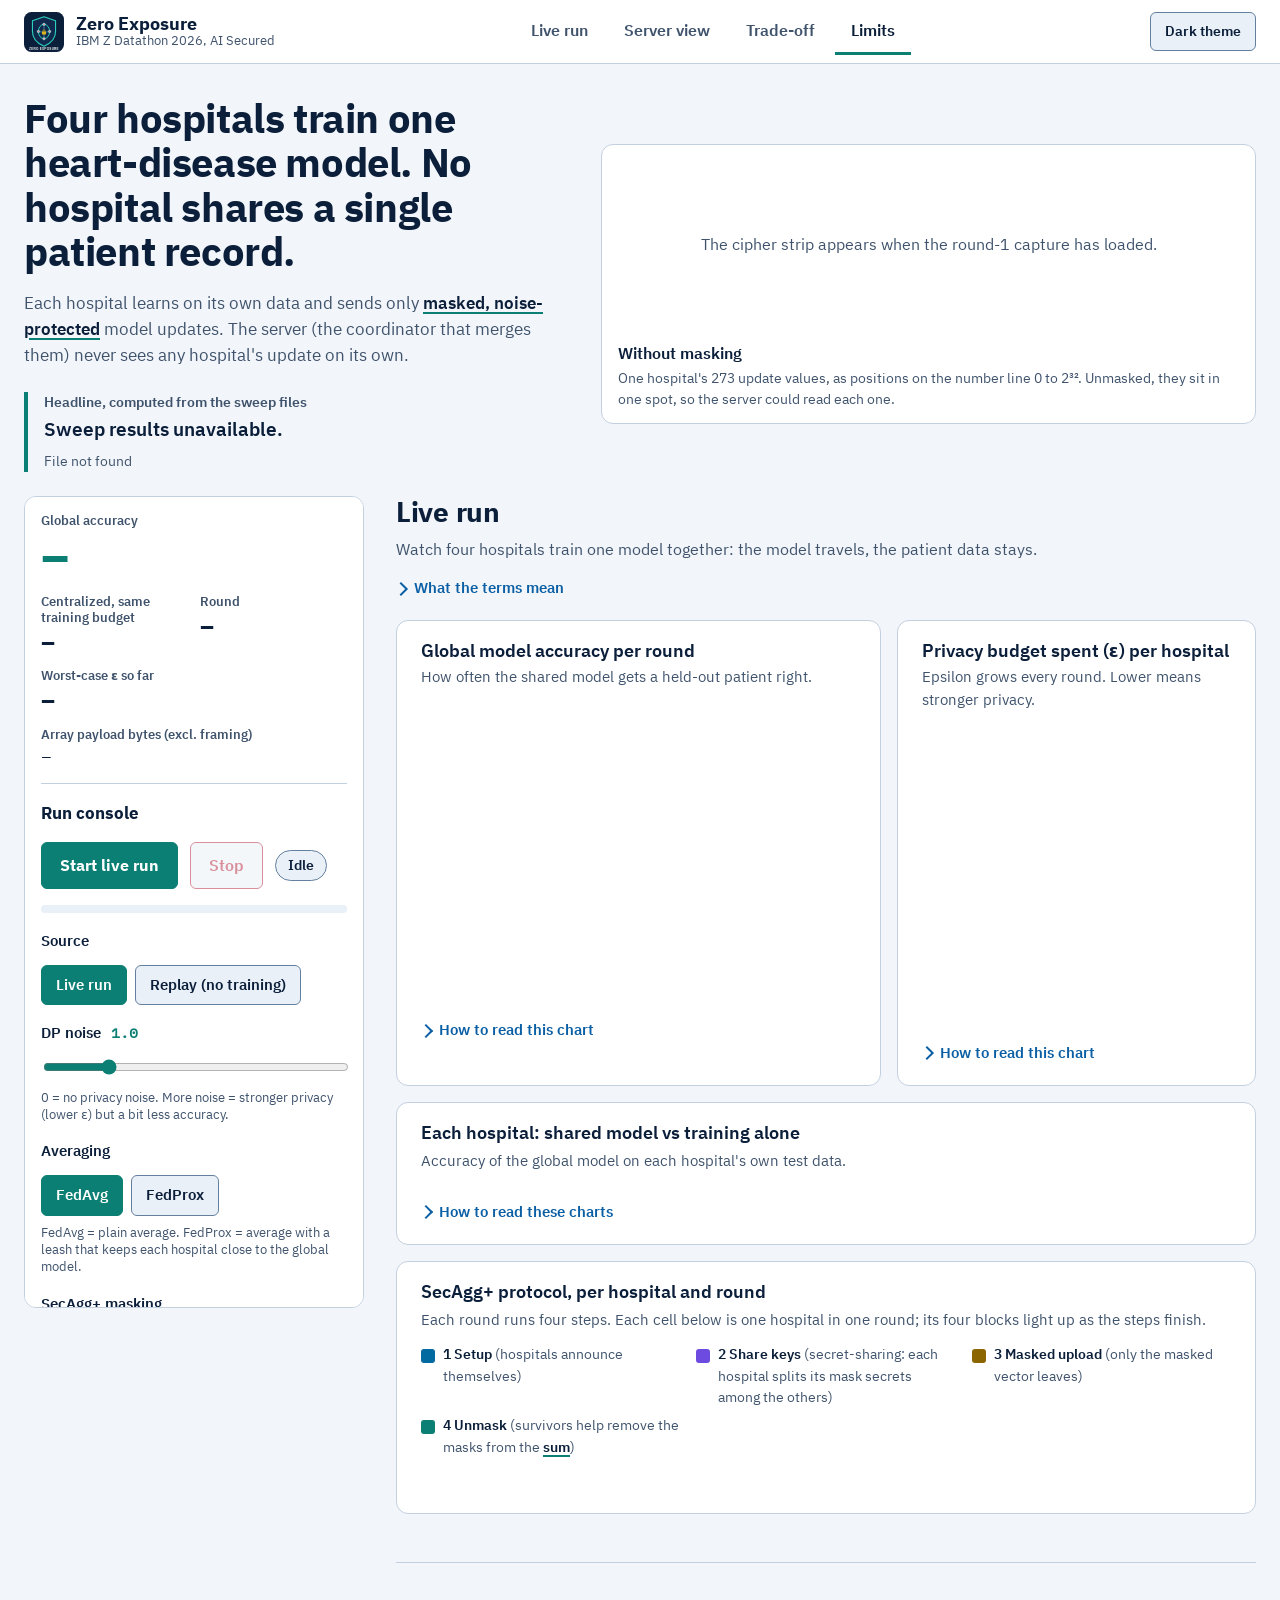
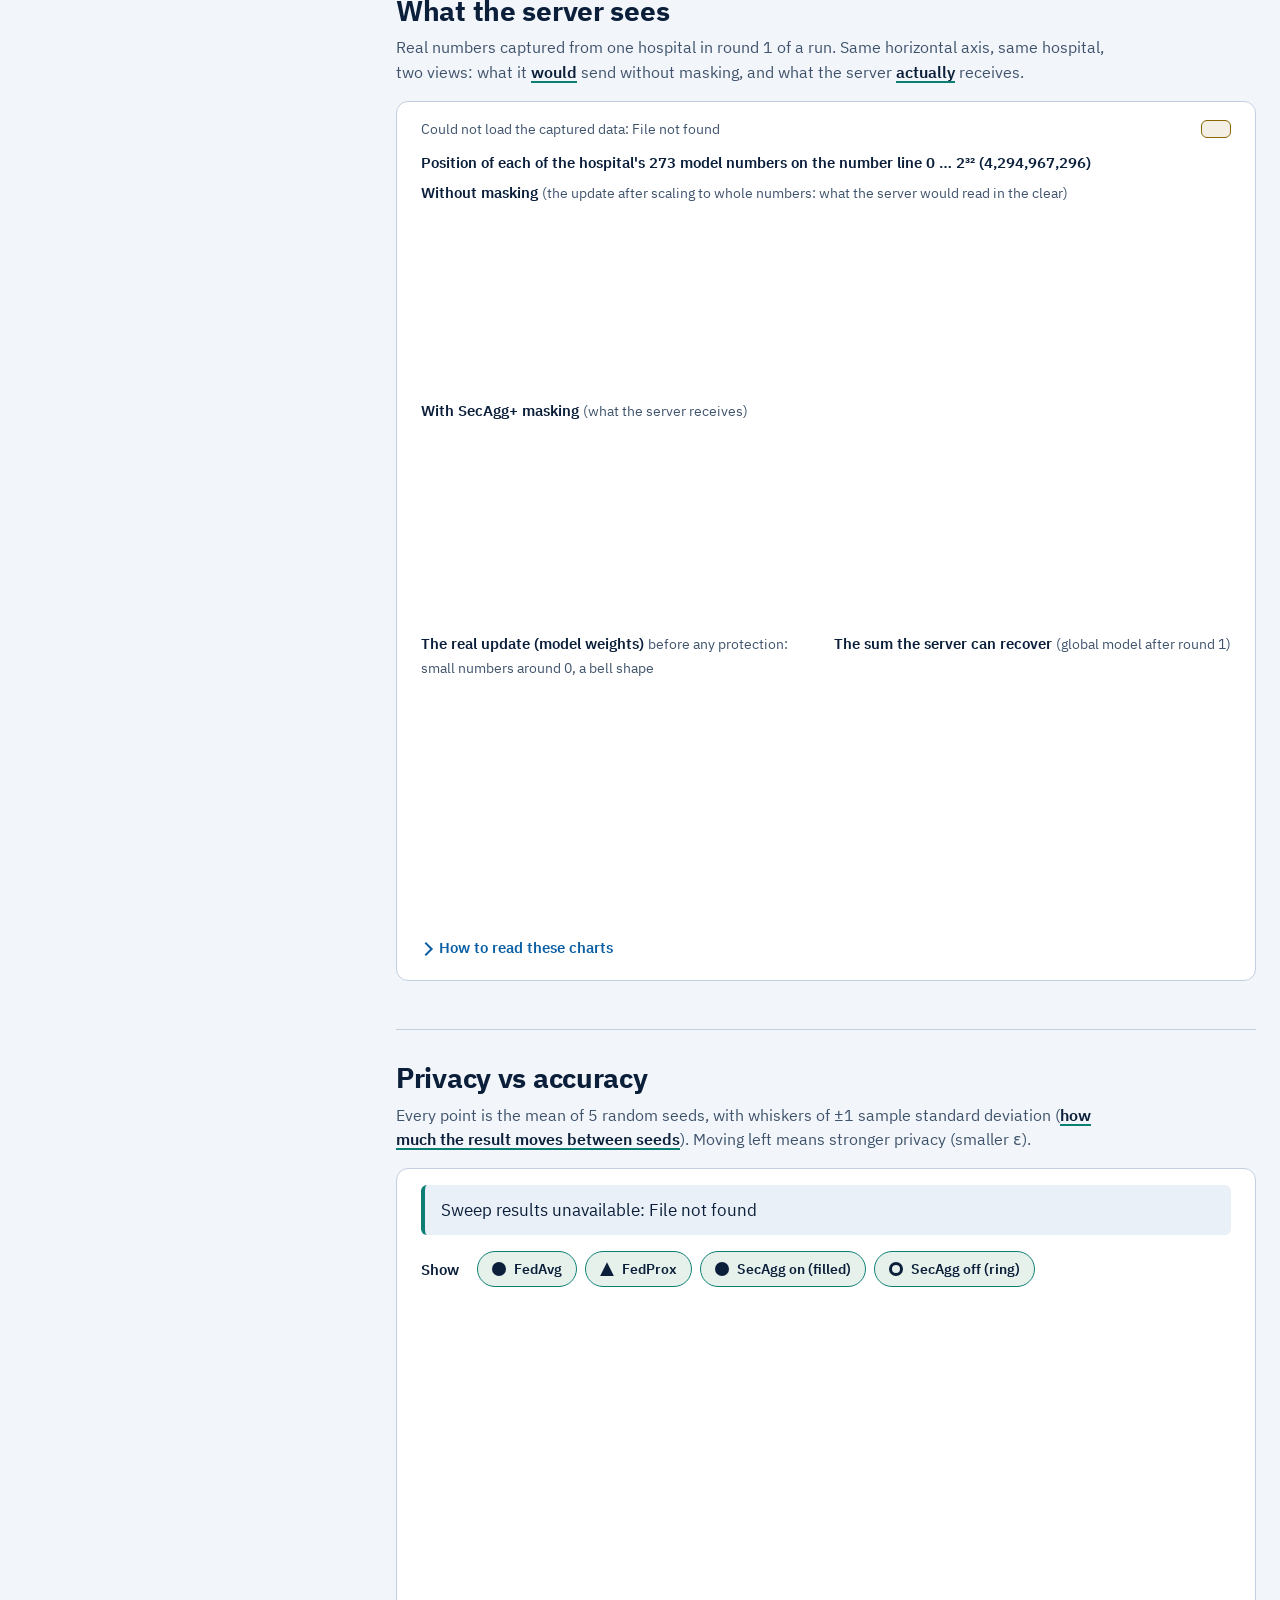
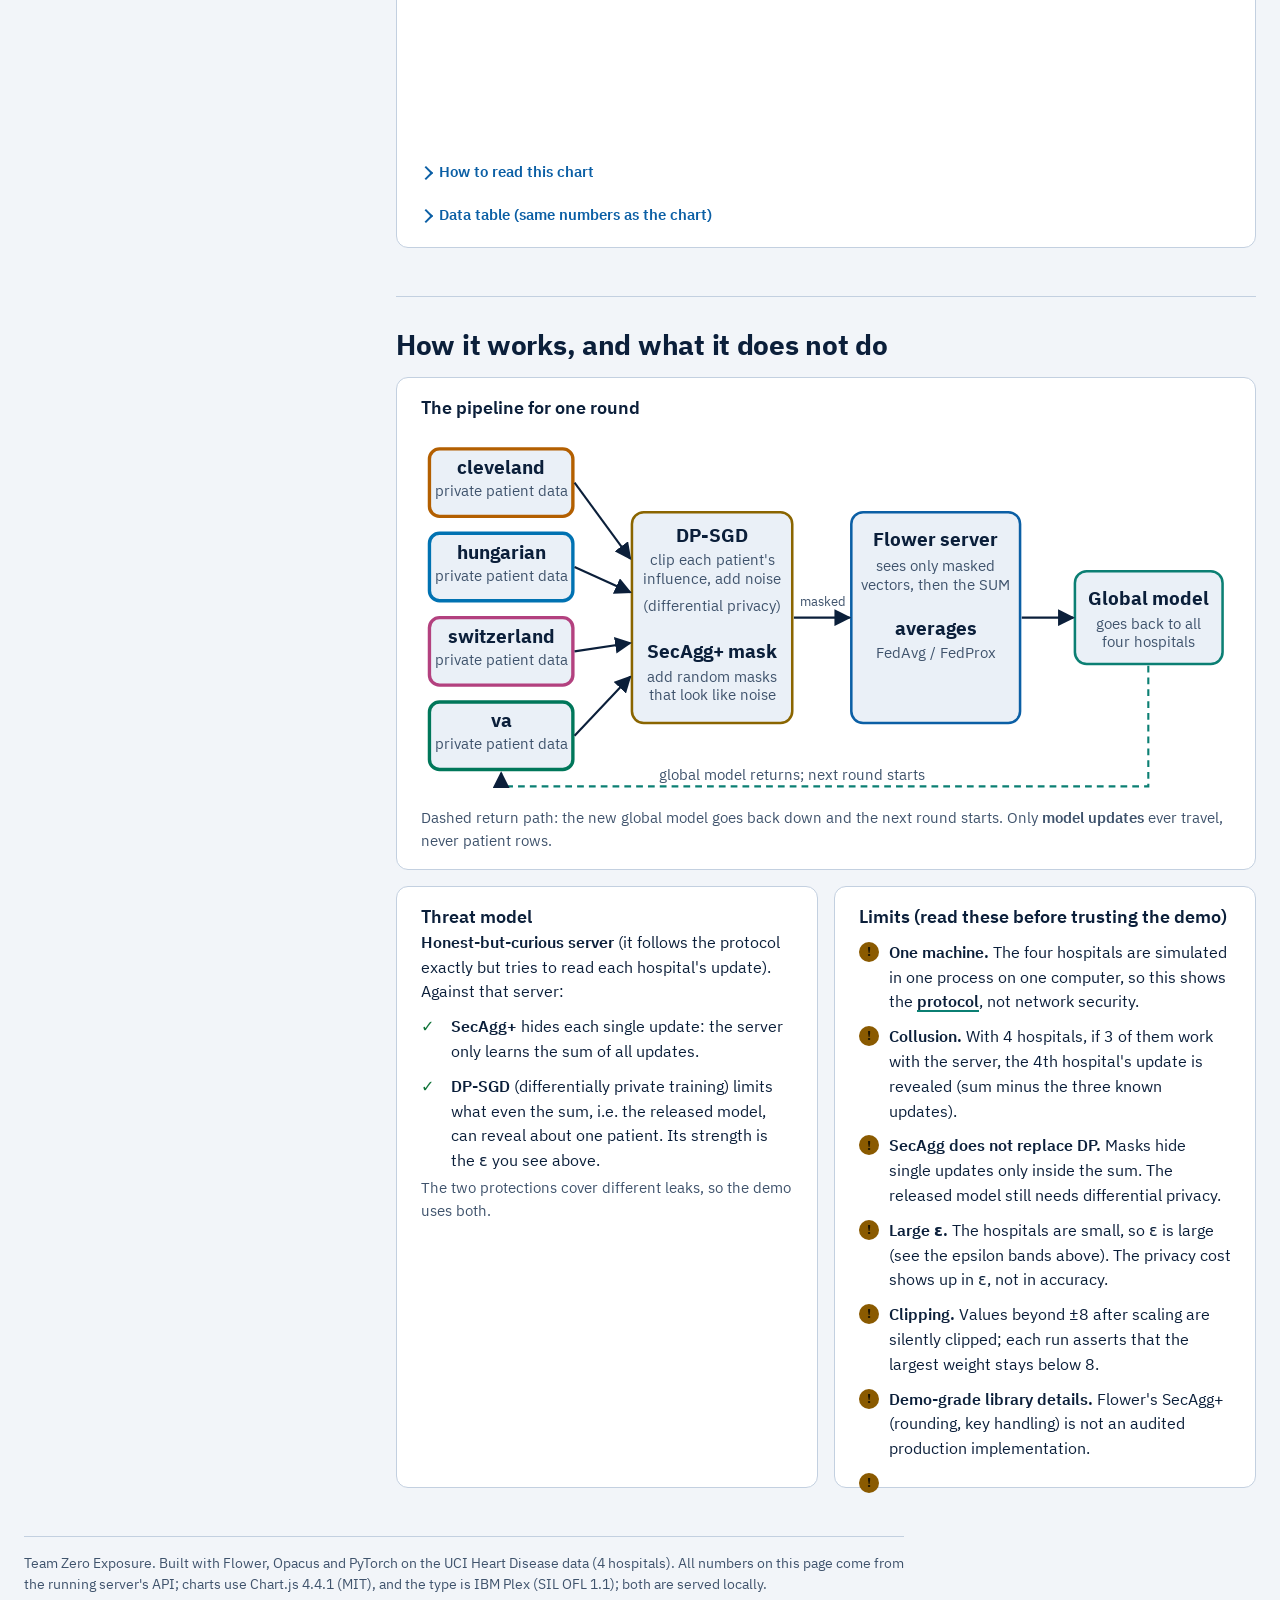
==== commit 3d9cd894: "Redesign dashboard frontend: Plex fonts, sticky run console, hero cipher strip Rewrite index.html an" ====
--- a/dashboard/static/index.html
+++ b/dashboard/static/index.html
@@ -6,6 +6,8 @@
 <meta name="color-scheme" content="dark light">
 <title>Zero Exposure: private federated learning dashboard</title>
 <link rel="icon" href="zero_exposure_logo.svg" type="image/svg+xml">
+<link rel="preload" href="vendor/fonts/IBMPlexSans-Regular-Latin1.woff2" as="font" type="font/woff2" crossorigin>
+<link rel="preload" href="vendor/fonts/IBMPlexSans-Bold-Latin1.woff2" as="font" type="font/woff2" crossorigin>
 <link rel="stylesheet" href="styles.css">
 </head>
 <body>
@@ -14,322 +16,367 @@
 <header class="top">
   <div class="top-in">
     <a class="brand" href="#top" aria-label="Zero Exposure, top of page">
-      <img src="zero_exposure_logo.svg" alt="" width="44" height="44">
-      <span><strong>Zero Exposure</strong><small>IBM Z Datathon 2026 · AI Secured</small></span>
+      <img src="zero_exposure_logo.svg" alt="" width="40" height="40">
+      <span><strong>Zero Exposure</strong><small>IBM Z Datathon 2026, AI Secured</small></span>
     </a>
-    <nav aria-label="Panels">
-      <a href="#live">1 · Live run</a>
-      <a href="#sees">2 · What the server sees</a>
-      <a href="#tradeoff">3 · Privacy vs accuracy</a>
-      <a href="#how">4 · How it works</a>
+    <nav id="mainNav" aria-label="Panels">
+      <a href="#live">Live run</a>
+      <a href="#sees">Server view</a>
+      <a href="#tradeoff">Trade-off</a>
+      <a href="#how">Limits</a>
     </nav>
     <button id="themeBtn" class="btn ghost" type="button" aria-label="Switch colour theme">Theme</button>
   </div>
 </header>
 
 <main id="top">
+  <!-- ===================================================== HERO -->
   <section class="hero" aria-labelledby="heroTitle">
-    <div>
+    <div class="hero-text">
       <h1 id="heroTitle">Four hospitals train one heart-disease model. No hospital shares a single patient record.</h1>
       <p class="lead">Each hospital learns on its own data and sends only <em>masked, noise-protected</em> model updates.
         The server (the coordinator that merges them) never sees any hospital's update on its own.</p>
-    </div>
-    <div class="headline" id="headline" aria-live="polite">
-      <div class="hl-label">Headline, computed from the sweep files</div>
-      <div class="hl-main" id="hlMain">Loading…</div>
-      <div class="hl-sub" id="hlSub"></div>
-    </div>
-  </section>
-
-  <!-- ===================================================== 1. LIVE RUN -->
-  <section id="live" class="panel" aria-labelledby="liveH">
-    <div class="panel-head">
-      <h2 id="liveH"><span class="num">1</span> Live run</h2>
-      <p>Watch the hospitals take turns training (<em>federated learning</em>: the model travels, the data stays). Every round, each hospital
-        spends some privacy budget (<em>epsilon, ε</em>: a number where smaller means stronger privacy) and uploads a masked update
-        (<em>SecAgg+, secure aggregation</em>).</p>
-    </div>
-
-    <form id="ctl" class="controls card" autocomplete="off">
-      <fieldset class="seg" id="modeSeg">
-        <legend>Source</legend>
-        <label><input type="radio" name="mode" value="live" checked><span>Live run</span></label>
-        <label><input type="radio" name="mode" value="replay"><span>Replay (no training)</span></label>
-      </fieldset>
-
-      <div id="liveCtl" class="ctl-grid">
-        <label class="fld">
-          <span class="fld-l">DP noise <output id="noiseOut">1.0</output></span>
-          <input id="noise" type="range" min="0" max="5" step="0.1" value="1.0" aria-describedby="noiseHelp">
-          <small id="noiseHelp">0 = no privacy noise. More noise = stronger privacy (lower ε) but a bit less accuracy.</small>
-        </label>
-        <fieldset class="seg" id="stratSeg">
-          <legend>Averaging</legend>
-          <label><input type="radio" name="strategy" value="fedavg" checked><span>FedAvg</span></label>
-          <label><input type="radio" name="strategy" value="fedprox"><span>FedProx</span></label>
-          <small>FedAvg = plain average. FedProx = average with a leash that keeps each hospital close to the global model.</small>
-        </fieldset>
-        <label class="fld tog">
-          <span class="fld-l">SecAgg+ masking</span>
-          <span class="switch"><input id="secagg" type="checkbox" checked role="switch"><i></i><b id="secaggOut">On</b></span>
-          <small>On = the server only receives masked vectors.</small>
-        </label>
-        <label class="fld">
-          <span class="fld-l">Rounds</span>
-          <input id="rounds" type="number" min="1" max="30" step="1" value="15" inputmode="numeric">
-          <small>1 to 30. Each round takes about 1 to 2 s.</small>
-        </label>
-        <label class="fld">
-          <span class="fld-l">Seed</span>
-          <input id="seed" type="number" min="0" max="99" step="1" value="0" inputmode="numeric">
-          <small>Random start (0 to 99).</small>
-        </label>
-      </div>
-
-      <div id="replayCtl" class="ctl-grid" hidden>
-        <label class="fld">
-          <span class="fld-l">Recording</span>
-          <select id="replaySel"></select>
-          <small>The golden run is a real run saved in the repository.</small>
-        </label>
-        <fieldset class="seg" id="speedSeg">
-          <legend>Speed</legend>
-          <label><input type="radio" name="speed" value="1" checked><span>Real time</span></label>
-          <label><input type="radio" name="speed" value="4"><span>4× faster</span></label>
-          <small>Long start-up pauses in a recording are shortened to 2 s.</small>
-        </fieldset>
-      </div>
-
-      <div class="actions">
-        <button id="startBtn" class="btn primary" type="submit">Start live run</button>
-        <button id="stopBtn" class="btn danger" type="button" disabled>Stop</button>
-        <span id="statusPill" class="pill" role="status">Idle</span>
-      </div>
-    </form>
-
-    <div id="banner" class="banner" role="status" hidden></div>
-    <p id="srv" class="sr-only" aria-live="polite"></p>
-
-    <div class="kpis" aria-label="Run summary">
-      <div class="kpi"><span class="kl">Round</span><span class="kv" id="kRound">–</span></div>
-      <div class="kpi"><span class="kl">Global accuracy</span><span class="kv" id="kAcc">–</span></div>
-      <div class="kpi"><span class="kl">Centralized, same training budget</span><span class="kv" id="kCen">–</span></div>
-      <div class="kpi"><span class="kl">Worst-case ε so far</span><span class="kv" id="kEps">–</span></div>
-      <div class="kpi" title="Array payload bytes counted by the inspector (arrays plus byte-string config values). Excludes message framing.">
-        <span class="kl">Array payload bytes (excl. framing)</span><span class="kv" id="kBytes">–</span><span class="ks" id="kBytesSub"></span></div>
-    </div>
-
-    <div class="grid2">
-      <figure class="card chart-card">
-        <figcaption>
-          <h3>Global model accuracy per round</h3>
-          <p>How often the shared model gets a held-out patient right. The dashed line is a model trained on all data pooled in one place
-            (<em>centralized baseline</em>), given the same training budget (rounds × local epochs).</p>
-        </figcaption>
-        <div class="chart-box"><canvas id="accChart" role="img" aria-label="Global accuracy per round"></canvas></div>
-      </figure>
-      <figure class="card chart-card">
-        <figcaption>
-          <h3>Privacy budget spent (ε) per hospital</h3>
-          <p>Epsilon grows every round (<em>RDP accounting</em>: a way of adding up privacy loss). Bands are a common rule of thumb, not a standard.</p>
-        </figcaption>
-        <div class="chart-box"><canvas id="epsChart" role="img" aria-label="Epsilon per hospital per round"></canvas></div>
-        <div id="epsNote" class="chart-note" hidden></div>
-      </figure>
-    </div>
-
-    <div class="card">
-      <h3>Each hospital: shared model vs training alone</h3>
-      <p class="sub">Accuracy of the global model on each hospital's own test data. The dashed line is what that hospital reaches
-        when it trains only on its own patients (<em>local-only baseline</em>).</p>
-      <div class="grid4" id="hospGrid"></div>
-      <p class="sub" id="majNote"></p>
-    </div>
-
-    <div class="card">
-      <h3>SecAgg+ protocol, per hospital and round</h3>
-      <p class="sub">Each round runs four steps. Each cell below is one hospital in one round; its four blocks light up as the steps finish.</p>
-      <ol class="stage-legend" id="stageLegend">
-        <li><i class="sw s0"></i><div><b>1 Setup</b> <span>(hospitals announce themselves)</span></div></li>
-        <li><i class="sw s1"></i><div><b>2 Share keys</b> <span>(secret-sharing: each hospital splits its mask secrets among the others)</span></div></li>
-        <li><i class="sw s2"></i><div><b>3 Masked upload</b> <span>(only the masked vector leaves)</span></div></li>
-        <li><i class="sw s3"></i><div><b>4 Unmask</b> <span>(survivors help remove the masks from the <em>sum</em>)</span></div></li>
-      </ol>
-      <div id="strip" class="strip" aria-label="SecAgg+ stages per hospital and round"></div>
-      <p id="stripNow" class="sub strip-now"></p>
-    </div>
-  </section>
-
-  <!-- ===================================================== 2. WHAT THE SERVER SEES -->
-  <section id="sees" class="panel" aria-labelledby="seesH">
-    <div class="panel-head">
-      <h2 id="seesH"><span class="num">2</span> What the server sees</h2>
-      <p>Real numbers captured from one hospital in round 1 of a run. Same horizontal axis, same hospital, two views: what it <em>would</em>
-        send without masking, and what the server <em>actually</em> receives.</p>
-    </div>
-
-    <div class="card">
-      <div class="sees-top">
-        <div id="seesSource" class="src">Loading…</div>
-        <div id="badge" class="badge" role="status"></div>
-      </div>
-
-      <div class="shared-axis">
-        <div class="axis-title">Position of each of the hospital's 273 model numbers on the number line 0 … 2³² (4,294,967,296)</div>
-        <figure class="sa-chart">
-          <figcaption><b>Without masking</b> <span>(the update after scaling to whole numbers: what the server would read in the clear)</span></figcaption>
-          <div class="chart-box sa"><canvas id="plainQChart" role="img" aria-label="Unmasked quantized update: all values in one thin spike"></canvas></div>
-        </figure>
-        <figure class="sa-chart">
-          <figcaption><b>With SecAgg+ masking</b> <span>(what the server receives)</span></figcaption>
-          <div class="chart-box sa"><canvas id="maskedChart" role="img" aria-label="Masked vector: values spread across the whole range"></canvas></div>
-        </figure>
-        <p id="seesStats" class="stats"></p>
-      </div>
-
-      <div class="grid2 tight">
-        <figure class="sa-chart">
-          <figcaption><b>The real update (model weights)</b> <span>before any protection: small numbers around 0, a bell shape</span></figcaption>
-          <div class="chart-box sm"><canvas id="rawChart" role="img" aria-label="Histogram of raw weights"></canvas></div>
-        </figure>
-        <figure class="sa-chart">
-          <figcaption><b>The sum the server can recover</b> <span>(global model after round 1)</span></figcaption>
-          <div class="chart-box sm"><canvas id="aggChart" role="img" aria-label="Histogram of aggregate weights"></canvas></div>
-        </figure>
-      </div>
-
-      <ol class="explain">
-        <li><b>Real update.</b> The hospital's trained weights (<em>model parameters</em>), tiny numbers near zero.</li>
-        <li><b>Scaled to whole numbers</b> (<em>quantization</em>: rounding to integers so masks can be added exactly). Without masking, every value lands
-          in a thin sliver of the number line, so the server could read each one.</li>
-        <li><b>Masked.</b> Random masks are added modulo 2³² (<em>modular arithmetic</em>: wrap-around, like a clock). The values now fill the whole range.
-          The server cannot tell them from random numbers.</li>
-        <li><b>Only the sum is recoverable.</b> After the unmask stage the server can recover the combined update of all hospitals, and nothing about one hospital alone.</li>
-      </ol>
-    </div>
-  </section>
-
-  <!-- ===================================================== 3. PRIVACY VS ACCURACY -->
-  <section id="tradeoff" class="panel" aria-labelledby="trH">
-    <div class="panel-head">
-      <h2 id="trH"><span class="num">3</span> Privacy vs accuracy</h2>
-      <p>Every point is the mean of 5 random seeds, with whiskers of ±1 sample standard deviation (<em>how much the result moves between seeds</em>).
-        Moving left means stronger privacy (smaller ε).</p>
-    </div>
-    <div class="card">
-      <div class="hl-card" id="trHeadline" aria-live="polite">Loading…</div>
-      <fieldset class="chips" id="trFilters">
-        <legend>Show</legend>
-        <label><input type="checkbox" data-f="fedavg" checked><span><i class="mk circle"></i>FedAvg</span></label>
-        <label><input type="checkbox" data-f="fedprox" checked><span><i class="mk tri"></i>FedProx</span></label>
-        <label><input type="checkbox" data-f="on" checked><span><i class="mk fill"></i>SecAgg on (filled)</span></label>
-        <label><input type="checkbox" data-f="off" checked><span><i class="mk ring"></i>SecAgg off (ring)</span></label>
-      </fieldset>
-      <div class="chart-box tall"><canvas id="trChart" role="img" aria-label="Accuracy against epsilon"></canvas></div>
-      <p class="sub">The rightmost column is “no DP” (noise 0): ε is unbounded there. FedAvg and FedProx have the same ε, so their points are drawn 7 pixels apart (left / right); the axis position is the true ε. Filled dots sit exactly inside their rings:
-        SecAgg+ changes <em>who can read the updates</em>, not the numbers, so accuracy and ε are the same with it on or off.</p>
-      <details>
-        <summary>Data table (same numbers as the chart)</summary>
-        <div class="table-wrap"><table id="trTable"></table></div>
-      </details>
-    </div>
-  </section>
-
-  <!-- ===================================================== 4. HOW IT WORKS + LIMITS -->
-  <section id="how" class="panel" aria-labelledby="howH">
-    <div class="panel-head">
-      <h2 id="howH"><span class="num">4</span> How it works, and what it does not do</h2>
-    </div>
-    <div class="card">
-      <h3>The pipeline for one round</h3>
-      <svg class="diagram wide" viewBox="0 0 960 440" role="img" aria-labelledby="dgT1 dgD1" xmlns="http://www.w3.org/2000/svg">
-        <title id="dgT1">Architecture diagram</title>
-        <desc id="dgD1">Four hospitals each train locally, add DP-SGD noise, mask the update with SecAgg+, and send it to the Flower server. The server can only recover the sum, builds the global model and sends it back to the hospitals.</desc>
-        <defs>
-          <marker id="ar" viewBox="0 0 10 10" refX="9" refY="5" markerWidth="8" markerHeight="8" orient="auto-start-reverse"><path d="M0 0 L10 5 L0 10 z" class="dg-arrow-fill"/></marker>
-        </defs>
-        <g class="dg-hosp">
-          <rect class="h0" x="10" y="20" width="170" height="80" rx="12"/><text x="95" y="50" class="t b">cleveland</text><text x="95" y="76" class="t s">private patient data</text>
-          <rect class="h1" x="10" y="120" width="170" height="80" rx="12"/><text x="95" y="150" class="t b">hungarian</text><text x="95" y="176" class="t s">private patient data</text>
-          <rect class="h2" x="10" y="220" width="170" height="80" rx="12"/><text x="95" y="250" class="t b">switzerland</text><text x="95" y="276" class="t s">private patient data</text>
-          <rect class="h3" x="10" y="320" width="170" height="80" rx="12"/><text x="95" y="350" class="t b">va</text><text x="95" y="376" class="t s">private patient data</text>
-        </g>
-        <g class="dg-step">
-          <rect x="250" y="95" width="190" height="250" rx="14"/>
-          <text x="345" y="130" class="t b">DP-SGD</text>
-          <text x="345" y="158" class="t s">clip each patient's</text><text x="345" y="180" class="t s">influence, add noise</text>
-          <text x="345" y="212" class="t s">(differential privacy)</text>
-          <text x="345" y="268" class="t b">SecAgg+ mask</text>
-          <text x="345" y="296" class="t s">add random masks</text><text x="345" y="318" class="t s">that look like noise</text>
-        </g>
-        <g class="dg-server">
-          <rect x="510" y="95" width="200" height="250" rx="14"/>
-          <text x="610" y="135" class="t b">Flower server</text>
-          <text x="610" y="165" class="t s">sees only masked</text><text x="610" y="187" class="t s">vectors, then the SUM</text>
-          <text x="610" y="240" class="t b">averages</text>
-          <text x="610" y="268" class="t s">FedAvg / FedProx</text>
-        </g>
-        <g class="dg-model"><rect x="775" y="165" width="175" height="110" rx="14"/><text x="862" y="205" class="t b">Global model</text><text x="862" y="233" class="t s">goes back to all</text><text x="862" y="255" class="t s">four hospitals</text></g>
-        <g class="dg-line" marker-end="url(#ar)">
-          <path d="M182 60 L248 150" /><path d="M182 160 L248 190" /><path d="M182 260 L248 250" /><path d="M182 360 L248 290" />
-          <path d="M442 220 L508 220" /><path d="M712 220 L773 220" />
-        </g>
-        <path class="dg-back" d="M862 277 L862 420 L95 420 L95 404" marker-end="url(#ar)"/>
-        <text x="440" y="412" class="t s back-l">global model returns; next round starts</text>
-        <text x="476" y="206" class="t xs">masked</text>
-      </svg>
-
-      <svg class="diagram narrow" viewBox="0 0 360 700" role="img" aria-labelledby="dgT2" xmlns="http://www.w3.org/2000/svg">
-        <title id="dgT2">Architecture diagram, vertical layout</title>
-        <defs><marker id="ar2" viewBox="0 0 10 10" refX="9" refY="5" markerWidth="8" markerHeight="8" orient="auto-start-reverse"><path d="M0 0 L10 5 L0 10 z" class="dg-arrow-fill"/></marker></defs>
-        <g class="dg-hosp">
-          <rect class="h0" x="8" y="10" width="82" height="62" rx="10"/><text x="49" y="46" class="t s">cleveland</text>
-          <rect class="h1" x="96" y="10" width="82" height="62" rx="10"/><text x="137" y="46" class="t s">hungarian</text>
-          <rect class="h2" x="182" y="10" width="82" height="62" rx="10"/><text x="223" y="46" class="t s">switzerl.</text>
-          <rect class="h3" x="270" y="10" width="82" height="62" rx="10"/><text x="311" y="46" class="t s">va</text>
-        </g>
-        <text x="180" y="98" class="t xs">private patient data stays inside each hospital</text>
-        <g class="dg-line" marker-end="url(#ar2)"><path d="M180 108 L180 142"/><path d="M180 262 L180 296"/><path d="M180 416 L180 450"/><path d="M180 560 L180 594"/></g>
-        <g class="dg-step"><rect x="30" y="146" width="300" height="114" rx="12"/>
-          <text x="180" y="180" class="t b">DP-SGD</text><text x="180" y="206" class="t s">clip each patient's influence,</text><text x="180" y="228" class="t s">add noise (differential privacy)</text></g>
-        <g class="dg-step"><rect x="30" y="300" width="300" height="114" rx="12"/>
-          <text x="180" y="334" class="t b">SecAgg+ mask</text><text x="180" y="360" class="t s">add random masks that look</text><text x="180" y="382" class="t s">like noise; upload only that</text></g>
-        <g class="dg-server"><rect x="30" y="454" width="300" height="106" rx="12"/>
-          <text x="180" y="488" class="t b">Flower server</text><text x="180" y="514" class="t s">sees masked vectors, then only</text><text x="180" y="536" class="t s">the SUM; averages it</text></g>
-        <g class="dg-model"><rect x="30" y="598" width="300" height="72" rx="12"/><text x="180" y="628" class="t b">Global model</text><text x="180" y="652" class="t s">sent back to all four hospitals</text></g>
-        <path class="dg-back" d="M340 634 L350 634 L350 90 L340 90"/>
-      </svg>
-      <p class="sub">Dashed return path: the new global model goes back down and the next round starts. Only <b>model updates</b> ever travel, never patient rows.</p>
-    </div>
-
-    <div class="grid2">
-      <div class="card">
-        <h3>Threat model</h3>
-        <p><b>Honest-but-curious server</b> (it follows the protocol exactly but tries to read each hospital's update). Against that server:</p>
-        <ul class="tick">
-          <li><b>SecAgg+</b> hides each single update: the server only learns the sum of all updates.</li>
-          <li><b>DP-SGD</b> (differentially private training) limits what even the sum, i.e. the released model, can reveal about one patient. Its strength is the ε you see above.</li>
-        </ul>
-        <p class="sub">The two protections cover different leaks, so the demo uses both.</p>
-      </div>
-      <div class="card">
-        <h3>Limits (read these before trusting the demo)</h3>
-        <ul class="warn">
-          <li><b>One machine.</b> The four hospitals are simulated in one process on one computer, so this shows the <em>protocol</em>, not network security.</li>
-          <li><b>Collusion.</b> With 4 hospitals, if 3 of them work with the server, the 4th hospital's update is revealed (sum minus the three known updates).</li>
-          <li><b>SecAgg does not replace DP.</b> Masks hide single updates only inside the sum. The released model still needs differential privacy.</li>
-          <li><b>Large ε.</b> The hospitals are small, so ε is large (see the epsilon bands above). The privacy cost shows up in ε, not in accuracy.</li>
-          <li><b>Clipping.</b> Values beyond ±8 after scaling are silently clipped; each run asserts that the largest weight stays below 8.</li>
-          <li><b>Demo-grade library details.</b> Flower's SecAgg+ (rounding, key handling) is not an audited production implementation.</li>
-          <li id="seedLimit"></li>
-        </ul>
+      <div class="headline" id="headline" aria-live="polite">
+        <div class="hl-label">Headline, computed from the sweep files</div>
+        <div class="hl-main" id="hlMain">Loading…</div>
+        <div class="hl-sub" id="hlSub"></div>
       </div>
     </div>
+    <figure class="hero-strip">
+      <canvas id="heroStrip" role="img" aria-label="Cipher strip: the hospital's 273 model values, readable without masking and spread across the whole range with masking"></canvas>
+      <p id="heroEmpty" class="hero-empty">The cipher strip appears when the round-1 capture has loaded.</p>
+      <figcaption>
+        <b id="heroState">Without masking</b>
+        <span id="heroCap">One hospital's 273 update values, as positions on the number line 0 to 2³². Unmasked, they sit in one spot, so the server could read each one.</span>
+      </figcaption>
+    </figure>
   </section>
+
+  <div class="shell">
+    <!-- ===================================================== RUN CONSOLE (sticky rail) -->
+    <aside class="rail" id="console" aria-label="Run console">
+      <div class="kpis" aria-label="Run summary">
+        <div class="kpi kpi-main"><span class="kl">Global accuracy</span><span class="kv" id="kAcc">–</span></div>
+        <div class="kpi"><span class="kl">Centralized, same training budget</span><span class="kv" id="kCen">–</span></div>
+        <div class="kpi"><span class="kl">Round</span><span class="kv" id="kRound">–</span></div>
+        <div class="kpi"><span class="kl">Worst-case ε so far</span><span class="kv" id="kEps">–</span></div>
+        <div class="kpi kpi-wide" title="Array payload bytes counted by the inspector (arrays plus byte-string config values). Excludes message framing.">
+          <span class="kl">Array payload bytes (excl. framing)</span><span class="kv" id="kBytes">–</span><span class="ks" id="kBytesSub"></span></div>
+      </div>
+      <form id="ctl" class="console" autocomplete="off">
+        <h2 class="rail-h">Run console</h2>
+        <div class="actions">
+          <button id="startBtn" class="btn primary" type="submit">Start live run</button>
+          <button id="stopBtn" class="btn danger" type="button" disabled>Stop</button>
+          <span id="statusPill" class="pill" role="status">Idle</span>
+        </div>
+        <label class="prog-wrap">
+          <span class="sr-only">Round progress</span>
+          <progress id="prog" max="100" value="0"></progress>
+        </label>
+        <div id="banner" class="banner" role="status" hidden></div>
+        <p id="srv" class="sr-only" aria-live="polite"></p>
+        <fieldset class="seg" id="modeSeg">
+          <legend>Source</legend>
+          <label><input type="radio" name="mode" value="live" checked><span>Live run</span></label>
+          <label><input type="radio" name="mode" value="replay"><span>Replay (no training)</span></label>
+        </fieldset>
+
+        <div id="liveCtl" class="ctl-grid">
+          <label class="fld">
+            <span class="fld-l">DP noise <output id="noiseOut">1.0</output></span>
+            <input id="noise" type="range" min="0" max="5" step="0.1" value="1.0" aria-describedby="noiseHelp">
+            <small id="noiseHelp">0 = no privacy noise. More noise = stronger privacy (lower ε) but a bit less accuracy.</small>
+          </label>
+          <fieldset class="seg" id="stratSeg">
+            <legend>Averaging</legend>
+            <label><input type="radio" name="strategy" value="fedavg" checked><span>FedAvg</span></label>
+            <label><input type="radio" name="strategy" value="fedprox"><span>FedProx</span></label>
+            <small>FedAvg = plain average. FedProx = average with a leash that keeps each hospital close to the global model.</small>
+          </fieldset>
+          <label class="fld tog">
+            <span class="fld-l">SecAgg+ masking</span>
+            <span class="switch"><input id="secagg" type="checkbox" checked role="switch"><i></i><b id="secaggOut">On</b></span>
+            <small>On = the server only receives masked vectors.</small>
+          </label>
+          <div class="pair">
+            <label class="fld">
+              <span class="fld-l">Rounds</span>
+              <input id="rounds" type="number" min="1" max="30" step="1" value="15" inputmode="numeric">
+              <small>1 to 30. Each round takes about 1 to 2 s.</small>
+            </label>
+            <label class="fld">
+              <span class="fld-l">Seed</span>
+              <input id="seed" type="number" min="0" max="99" step="1" value="0" inputmode="numeric">
+              <small>Random start (0 to 99).</small>
+            </label>
+          </div>
+        </div>
+
+        <div id="replayCtl" class="ctl-grid" hidden>
+          <label class="fld">
+            <span class="fld-l">Recording</span>
+            <select id="replaySel"></select>
+            <small>The golden run is a real run saved in the repository.</small>
+          </label>
+          <fieldset class="seg" id="speedSeg">
+            <legend>Speed</legend>
+            <label><input type="radio" name="speed" value="1" checked><span>Real time</span></label>
+            <label><input type="radio" name="speed" value="4"><span>4× faster</span></label>
+            <small>Long start-up pauses in a recording are shortened to 2 s.</small>
+          </fieldset>
+        </div>
+
+      </form>
+    </aside>
+
+
+
+    <div class="panels">
+      <!-- ===================================================== 1. LIVE RUN -->
+      <section id="live" class="panel" aria-labelledby="liveH">
+        <div class="panel-head">
+          <h2 id="liveH">Live run</h2>
+          <p>Watch four hospitals train one model together: the model travels, the patient data stays.</p>
+          <details>
+            <summary>What the terms mean</summary>
+            <p>Watch the hospitals take turns training (<em>federated learning</em>: the model travels, the data stays). Every round, each hospital
+              spends some privacy budget (<em>epsilon, ε</em>: a number where smaller means stronger privacy) and uploads a masked update
+              (<em>SecAgg+, secure aggregation</em>).</p>
+          </details>
+        </div>
+
+        <div class="grid2 charts-top">
+          <figure class="card chart-card">
+            <figcaption>
+              <h3>Global model accuracy per round</h3>
+              <p>How often the shared model gets a held-out patient right.</p>
+            </figcaption>
+            <div class="chart-box"><canvas id="accChart" role="img" aria-label="Global accuracy per round"></canvas></div>
+            <details>
+              <summary>How to read this chart</summary>
+              <p>How often the shared model gets a held-out patient right. The dashed line is a model trained on all data pooled in one place
+                (<em>centralized baseline</em>), given the same training budget (rounds × local epochs).</p>
+            </details>
+          </figure>
+          <figure class="card chart-card">
+            <figcaption>
+              <h3>Privacy budget spent (ε) per hospital</h3>
+              <p>Epsilon grows every round. Lower means stronger privacy.</p>
+            </figcaption>
+            <div class="chart-box"><canvas id="epsChart" role="img" aria-label="Epsilon per hospital per round"></canvas></div>
+            <div id="epsNote" class="chart-note" hidden></div>
+            <details>
+              <summary>How to read this chart</summary>
+              <p>Epsilon grows every round (<em>RDP accounting</em>: a way of adding up privacy loss). Bands are a common rule of thumb, not a standard.</p>
+            </details>
+          </figure>
+        </div>
+
+        <div class="card">
+          <h3>Each hospital: shared model vs training alone</h3>
+          <p class="sub">Accuracy of the global model on each hospital's own test data.</p>
+          <div class="grid4" id="hospGrid"></div>
+          <p class="sub" id="majNote"></p>
+          <details>
+            <summary>How to read these charts</summary>
+            <p>Accuracy of the global model on each hospital's own test data. The dashed line is what that hospital reaches
+              when it trains only on its own patients (<em>local-only baseline</em>).</p>
+          </details>
+        </div>
+
+        <div class="card">
+          <h3>SecAgg+ protocol, per hospital and round</h3>
+          <p class="sub">Each round runs four steps. Each cell below is one hospital in one round; its four blocks light up as the steps finish.</p>
+          <ol class="stage-legend" id="stageLegend">
+            <li><i class="sw s0"></i><div><b>1 Setup</b> <span>(hospitals announce themselves)</span></div></li>
+            <li><i class="sw s1"></i><div><b>2 Share keys</b> <span>(secret-sharing: each hospital splits its mask secrets among the others)</span></div></li>
+            <li><i class="sw s2"></i><div><b>3 Masked upload</b> <span>(only the masked vector leaves)</span></div></li>
+            <li><i class="sw s3"></i><div><b>4 Unmask</b> <span>(survivors help remove the masks from the <em>sum</em>)</span></div></li>
+          </ol>
+          <div id="strip" class="strip" aria-label="SecAgg+ stages per hospital and round"></div>
+          <p id="stripNow" class="sub strip-now"></p>
+        </div>
+      </section>
+
+      <!-- ===================================================== 2. WHAT THE SERVER SEES -->
+      <section id="sees" class="panel" aria-labelledby="seesH">
+        <div class="panel-head">
+          <h2 id="seesH">What the server sees</h2>
+          <p>Real numbers captured from one hospital in round 1 of a run. Same horizontal axis, same hospital, two views: what it <em>would</em>
+            send without masking, and what the server <em>actually</em> receives.</p>
+        </div>
+
+        <div class="card">
+          <div class="sees-top">
+            <div id="seesSource" class="src">Loading…</div>
+            <div id="badge" class="badge" role="status"></div>
+          </div>
+
+          <div class="shared-axis">
+            <div class="axis-title">Position of each of the hospital's 273 model numbers on the number line 0 … 2³² (4,294,967,296)</div>
+            <figure class="sa-chart">
+              <figcaption><b>Without masking</b> <span>(the update after scaling to whole numbers: what the server would read in the clear)</span></figcaption>
+              <div class="chart-box sa"><canvas id="plainQChart" role="img" aria-label="Unmasked quantized update: all values in one thin spike"></canvas></div>
+            </figure>
+            <figure class="sa-chart">
+              <figcaption><b>With SecAgg+ masking</b> <span>(what the server receives)</span></figcaption>
+              <div class="chart-box sa"><canvas id="maskedChart" role="img" aria-label="Masked vector: values spread across the whole range"></canvas></div>
+            </figure>
+            <p id="seesStats" class="stats"></p>
+          </div>
+
+          <div class="grid2 tight">
+            <figure class="sa-chart">
+              <figcaption><b>The real update (model weights)</b> <span>before any protection: small numbers around 0, a bell shape</span></figcaption>
+              <div class="chart-box sm"><canvas id="rawChart" role="img" aria-label="Histogram of raw weights"></canvas></div>
+            </figure>
+            <figure class="sa-chart">
+              <figcaption><b>The sum the server can recover</b> <span>(global model after round 1)</span></figcaption>
+              <div class="chart-box sm"><canvas id="aggChart" role="img" aria-label="Histogram of aggregate weights"></canvas></div>
+            </figure>
+          </div>
+
+          <details>
+            <summary>How to read these charts</summary>
+            <ol class="explain">
+              <li><b>Real update.</b> The hospital's trained weights (<em>model parameters</em>), tiny numbers near zero.</li>
+              <li><b>Scaled to whole numbers</b> (<em>quantization</em>: rounding to integers so masks can be added exactly). Without masking, every value lands
+                in a thin sliver of the number line, so the server could read each one.</li>
+              <li><b>Masked.</b> Random masks are added modulo 2³² (<em>modular arithmetic</em>: wrap-around, like a clock). The values now fill the whole range.
+                The server cannot tell them from random numbers.</li>
+              <li><b>Only the sum is recoverable.</b> After the unmask stage the server can recover the combined update of all hospitals, and nothing about one hospital alone.</li>
+            </ol>
+          </details>
+        </div>
+      </section>
+
+      <!-- ===================================================== 3. PRIVACY VS ACCURACY -->
+      <section id="tradeoff" class="panel" aria-labelledby="trH">
+        <div class="panel-head">
+          <h2 id="trH">Privacy vs accuracy</h2>
+          <p>Every point is the mean of 5 random seeds, with whiskers of ±1 sample standard deviation (<em>how much the result moves between seeds</em>).
+            Moving left means stronger privacy (smaller ε).</p>
+        </div>
+        <div class="card">
+          <div class="hl-card" id="trHeadline" aria-live="polite">Loading…</div>
+          <fieldset class="chips" id="trFilters">
+            <legend>Show</legend>
+            <label><input type="checkbox" data-f="fedavg" checked><span><i class="mk circle"></i>FedAvg</span></label>
+            <label><input type="checkbox" data-f="fedprox" checked><span><i class="mk tri"></i>FedProx</span></label>
+            <label><input type="checkbox" data-f="on" checked><span><i class="mk fill"></i>SecAgg on (filled)</span></label>
+            <label><input type="checkbox" data-f="off" checked><span><i class="mk ring"></i>SecAgg off (ring)</span></label>
+          </fieldset>
+          <div class="chart-box tall"><canvas id="trChart" role="img" aria-label="Accuracy against epsilon"></canvas></div>
+          <details>
+            <summary>How to read this chart</summary>
+            <p>The rightmost column is “no DP” (noise 0): ε is unbounded there. FedAvg and FedProx have the same ε, so their points are drawn 7 pixels apart (left / right); the axis position is the true ε. Filled dots sit exactly inside their rings:
+              SecAgg+ changes <em>who can read the updates</em>, not the numbers, so accuracy and ε are the same with it on or off.</p>
+          </details>
+          <details>
+            <summary>Data table (same numbers as the chart)</summary>
+            <div class="table-wrap"><table id="trTable"></table></div>
+          </details>
+        </div>
+      </section>
+
+      <!-- ===================================================== 4. HOW IT WORKS + LIMITS -->
+      <section id="how" class="panel" aria-labelledby="howH">
+        <div class="panel-head">
+          <h2 id="howH">How it works, and what it does not do</h2>
+        </div>
+        <div class="card">
+          <h3>The pipeline for one round</h3>
+          <svg class="diagram wide" viewBox="0 0 960 440" role="img" aria-labelledby="dgT1 dgD1" xmlns="http://www.w3.org/2000/svg">
+            <title id="dgT1">Architecture diagram</title>
+            <desc id="dgD1">Four hospitals each train locally, add DP-SGD noise, mask the update with SecAgg+, and send it to the Flower server. The server can only recover the sum, builds the global model and sends it back to the hospitals.</desc>
+            <defs>
+              <marker id="ar" viewBox="0 0 10 10" refX="9" refY="5" markerWidth="8" markerHeight="8" orient="auto-start-reverse"><path d="M0 0 L10 5 L0 10 z" class="dg-arrow-fill"/></marker>
+            </defs>
+            <g class="dg-hosp">
+              <rect class="h0" x="10" y="20" width="170" height="80" rx="12"/><text x="95" y="50" class="t b">cleveland</text><text x="95" y="76" class="t s">private patient data</text>
+              <rect class="h1" x="10" y="120" width="170" height="80" rx="12"/><text x="95" y="150" class="t b">hungarian</text><text x="95" y="176" class="t s">private patient data</text>
+              <rect class="h2" x="10" y="220" width="170" height="80" rx="12"/><text x="95" y="250" class="t b">switzerland</text><text x="95" y="276" class="t s">private patient data</text>
+              <rect class="h3" x="10" y="320" width="170" height="80" rx="12"/><text x="95" y="350" class="t b">va</text><text x="95" y="376" class="t s">private patient data</text>
+            </g>
+            <g class="dg-step">
+              <rect x="250" y="95" width="190" height="250" rx="14"/>
+              <text x="345" y="130" class="t b">DP-SGD</text>
+              <text x="345" y="158" class="t s">clip each patient's</text><text x="345" y="180" class="t s">influence, add noise</text>
+              <text x="345" y="212" class="t s">(differential privacy)</text>
+              <text x="345" y="268" class="t b">SecAgg+ mask</text>
+              <text x="345" y="296" class="t s">add random masks</text><text x="345" y="318" class="t s">that look like noise</text>
+            </g>
+            <g class="dg-server">
+              <rect x="510" y="95" width="200" height="250" rx="14"/>
+              <text x="610" y="135" class="t b">Flower server</text>
+              <text x="610" y="165" class="t s">sees only masked</text><text x="610" y="187" class="t s">vectors, then the SUM</text>
+              <text x="610" y="240" class="t b">averages</text>
+              <text x="610" y="268" class="t s">FedAvg / FedProx</text>
+            </g>
+            <g class="dg-model"><rect x="775" y="165" width="175" height="110" rx="14"/><text x="862" y="205" class="t b">Global model</text><text x="862" y="233" class="t s">goes back to all</text><text x="862" y="255" class="t s">four hospitals</text></g>
+            <g class="dg-line" marker-end="url(#ar)">
+              <path d="M182 60 L248 150" /><path d="M182 160 L248 190" /><path d="M182 260 L248 250" /><path d="M182 360 L248 290" />
+              <path d="M442 220 L508 220" /><path d="M712 220 L773 220" />
+            </g>
+            <path class="dg-back" d="M862 277 L862 420 L95 420 L95 404" marker-end="url(#ar)"/>
+            <text x="440" y="412" class="t s back-l">global model returns; next round starts</text>
+            <text x="476" y="206" class="t xs">masked</text>
+          </svg>
+
+          <svg class="diagram narrow" viewBox="0 0 360 700" role="img" aria-labelledby="dgT2" xmlns="http://www.w3.org/2000/svg">
+            <title id="dgT2">Architecture diagram, vertical layout</title>
+            <defs><marker id="ar2" viewBox="0 0 10 10" refX="9" refY="5" markerWidth="8" markerHeight="8" orient="auto-start-reverse"><path d="M0 0 L10 5 L0 10 z" class="dg-arrow-fill"/></marker></defs>
+            <g class="dg-hosp">
+              <rect class="h0" x="8" y="10" width="82" height="62" rx="10"/><text x="49" y="46" class="t s">cleveland</text>
+              <rect class="h1" x="96" y="10" width="82" height="62" rx="10"/><text x="137" y="46" class="t s">hungarian</text>
+              <rect class="h2" x="182" y="10" width="82" height="62" rx="10"/><text x="223" y="46" class="t s">switzerl.</text>
+              <rect class="h3" x="270" y="10" width="82" height="62" rx="10"/><text x="311" y="46" class="t s">va</text>
+            </g>
+            <text x="180" y="98" class="t xs">private patient data stays inside each hospital</text>
+            <g class="dg-line" marker-end="url(#ar2)"><path d="M180 108 L180 142"/><path d="M180 262 L180 296"/><path d="M180 416 L180 450"/><path d="M180 560 L180 594"/></g>
+            <g class="dg-step"><rect x="30" y="146" width="300" height="114" rx="12"/>
+              <text x="180" y="180" class="t b">DP-SGD</text><text x="180" y="206" class="t s">clip each patient's influence,</text><text x="180" y="228" class="t s">add noise (differential privacy)</text></g>
+            <g class="dg-step"><rect x="30" y="300" width="300" height="114" rx="12"/>
+              <text x="180" y="334" class="t b">SecAgg+ mask</text><text x="180" y="360" class="t s">add random masks that look</text><text x="180" y="382" class="t s">like noise; upload only that</text></g>
+            <g class="dg-server"><rect x="30" y="454" width="300" height="106" rx="12"/>
+              <text x="180" y="488" class="t b">Flower server</text><text x="180" y="514" class="t s">sees masked vectors, then only</text><text x="180" y="536" class="t s">the SUM; averages it</text></g>
+            <g class="dg-model"><rect x="30" y="598" width="300" height="72" rx="12"/><text x="180" y="628" class="t b">Global model</text><text x="180" y="652" class="t s">sent back to all four hospitals</text></g>
+            <path class="dg-back" d="M340 634 L350 634 L350 90 L340 90"/>
+          </svg>
+          <p class="sub">Dashed return path: the new global model goes back down and the next round starts. Only <b>model updates</b> ever travel, never patient rows.</p>
+        </div>
+
+        <div class="grid2">
+          <div class="card">
+            <h3>Threat model</h3>
+            <p><b>Honest-but-curious server</b> (it follows the protocol exactly but tries to read each hospital's update). Against that server:</p>
+            <ul class="tick">
+              <li><b>SecAgg+</b> hides each single update: the server only learns the sum of all updates.</li>
+              <li><b>DP-SGD</b> (differentially private training) limits what even the sum, i.e. the released model, can reveal about one patient. Its strength is the ε you see above.</li>
+            </ul>
+            <p class="sub">The two protections cover different leaks, so the demo uses both.</p>
+          </div>
+          <div class="card">
+            <h3>Limits (read these before trusting the demo)</h3>
+            <ul class="warn">
+              <li><b>One machine.</b> The four hospitals are simulated in one process on one computer, so this shows the <em>protocol</em>, not network security.</li>
+              <li><b>Collusion.</b> With 4 hospitals, if 3 of them work with the server, the 4th hospital's update is revealed (sum minus the three known updates).</li>
+              <li><b>SecAgg does not replace DP.</b> Masks hide single updates only inside the sum. The released model still needs differential privacy.</li>
+              <li><b>Large ε.</b> The hospitals are small, so ε is large (see the epsilon bands above). The privacy cost shows up in ε, not in accuracy.</li>
+              <li><b>Clipping.</b> Values beyond ±8 after scaling are silently clipped; each run asserts that the largest weight stays below 8.</li>
+              <li><b>Demo-grade library details.</b> Flower's SecAgg+ (rounding, key handling) is not an audited production implementation.</li>
+              <li id="seedLimit"></li>
+            </ul>
+          </div>
+        </div>
+      </section>
+    </div>
+  </div>
 
   <footer class="foot">
     <p>Team Zero Exposure. Built with Flower, Opacus and PyTorch on the UCI Heart Disease data (4 hospitals).
-       All numbers on this page come from the running server's API; charts use Chart.js 4.4.1 (MIT), served locally.</p>
+       All numbers on this page come from the running server's API; charts use Chart.js 4.4.1 (MIT), and the type is IBM Plex (SIL OFL 1.1); both are served locally.</p>
   </footer>
 </main>
 
--- a/dashboard/static/styles.css
+++ b/dashboard/static/styles.css
@@ -1,167 +1,218 @@
-/* Zero Exposure dashboard. Projector first: big type, high contrast. Colours are tokens on :root; light theme via
-   prefers-color-scheme or the toggle ([data-theme]). */
+/* Zero Exposure dashboard, "the sealed envelope". Gold means locked/protected (masks, the sum, SecAgg on); teal means the model
+   (accuracy). Colours are tokens on :root, taken from zero_exposure_logo.svg; the light theme keeps the same roles with darker,
+   AA-checked values. Light theme via prefers-color-scheme or the toggle ([data-theme]). IBM Plex is vendored in vendor/fonts. */
+@font-face { font-family: "IBM Plex Sans"; font-weight: 400; font-style: normal; font-display: swap;
+  src: url("vendor/fonts/IBMPlexSans-Regular-Latin1.woff2") format("woff2"); unicode-range: U+0000-00FF, U+0131, U+0152-0153, U+02BB-02BC, U+02C6, U+02DA, U+02DC, U+2000-206F, U+2074, U+20AC, U+2122, U+2191, U+2193, U+2212, U+2215, U+FEFF, U+FFFD; }
+@font-face { font-family: "IBM Plex Sans"; font-weight: 600; font-style: normal; font-display: swap;
+  src: url("vendor/fonts/IBMPlexSans-SemiBold-Latin1.woff2") format("woff2"); unicode-range: U+0000-00FF, U+0131, U+0152-0153, U+02BB-02BC, U+02C6, U+02DA, U+02DC, U+2000-206F, U+2074, U+20AC, U+2122, U+2191, U+2193, U+2212, U+2215, U+FEFF, U+FFFD; }
+@font-face { font-family: "IBM Plex Sans"; font-weight: 700; font-style: normal; font-display: swap;
+  src: url("vendor/fonts/IBMPlexSans-Bold-Latin1.woff2") format("woff2"); unicode-range: U+0000-00FF, U+0131, U+0152-0153, U+02BB-02BC, U+02C6, U+02DA, U+02DC, U+2000-206F, U+2074, U+20AC, U+2122, U+2191, U+2193, U+2212, U+2215, U+FEFF, U+FFFD; }
+@font-face { font-family: "IBM Plex Mono"; font-weight: 400; font-style: normal; font-display: swap;
+  src: url("vendor/fonts/IBMPlexMono-Regular-Latin1.woff2") format("woff2"); unicode-range: U+0000-00FF, U+0131, U+0152-0153, U+02BB-02BC, U+02C6, U+02DA, U+02DC, U+2000-206F, U+2074, U+20AC, U+2122, U+2191, U+2193, U+2212, U+2215, U+FEFF, U+FFFD; }
+
 :root {
   color-scheme: dark;
-  --bg: #0B1F3A; --panel: #10294D; --panel2: #0C2342; --text: #EAF2FB; --muted: #B3C5DA; --border: #2A4B78;
-  --accent: #2DD4BF; --accent-ink: #062B28; --sky: #7DD3FC; --grid: rgba(179,197,218,.20);
+  --font: "IBM Plex Sans", system-ui, "Segoe UI", Roboto, Helvetica, Arial, sans-serif;
+  --mono: "IBM Plex Mono", ui-monospace, "Cascadia Mono", Consolas, monospace;
+  /* surfaces + ink */
+  --bg: #0B1F3A; --surface: #10294D; --surface-2: #0C2342; --line: #2A4B78; --line-strong: #6283B0;
+  --text: #EAF2FB; --muted: #B3C5DA; --grid: rgba(179,197,218,.20);
+  /* roles: model = teal, lock = gold */
+  --model: #2DD4BF; --model-ink: #062B28; --lock: #FACC15; --lock-ink: #261D00; --lock-bg: rgba(250,204,21,.12);
+  --sky: #7DD3FC; --focus: #7DD3FC;
   --good: #4ADE80; --warn: #FBBF24; --bad: #FB7185; --good-bg: rgba(74,222,128,.14); --warn-bg: rgba(251,191,36,.14); --bad-bg: rgba(251,113,133,.16);
   --h0: #F2A900; --h1: #56B4E9; --h2: #F28DC0; --h3: #3DD6A0;   /* cleveland, hungarian, switzerland, va (Okabe-Ito based) */
   --fedavg: #2DD4BF; --fedprox: #B7A5FF;
-  --s0: #7DD3FC; --s1: #A78BFA; --s2: #F2A900; --s3: #4ADE80; --plainc: #FB7185;
-  --shadow: 0 2px 10px rgba(0,0,0,.35);
+  --s0: #7DD3FC; --s1: #A78BFA; --s2: #FACC15; --s3: #2DD4BF; --plainc: #FB7185;
+  /* scale */
+  --r-s: 6px; --r-l: 12px; --hdr: 64px;
+  --sp-1: 4px; --sp-2: 8px; --sp-3: 12px; --sp-4: 16px; --sp-5: 24px; --sp-6: 32px; --sp-7: 48px;
 }
 :root[data-theme="light"] {
   color-scheme: light;
-  --bg: #EEF3F9; --panel: #FFFFFF; --panel2: #F4F8FC; --text: #0B1F3A; --muted: #3F536C; --border: #B9C8DB;
-  --accent: #0B7F73; --accent-ink: #FFFFFF; --sky: #0369A1; --grid: rgba(11,31,58,.14);
+  --bg: #F2F5F9; --surface: #FFFFFF; --surface-2: #EAF0F7; --line: #C3D0E0; --line-strong: #64809F;
+  --text: #0B1F3A; --muted: #3F536C; --grid: rgba(11,31,58,.14);
+  --model: #0B7F73; --model-ink: #FFFFFF; --lock: #8A6500; --lock-ink: #FFFFFF; --lock-bg: rgba(138,101,0,.10);
+  --sky: #0B5FA5; --focus: #0B5FA5;
   --good: #11743A; --warn: #8A5A00; --bad: #B4233C; --good-bg: rgba(17,116,58,.10); --warn-bg: rgba(200,130,0,.14); --bad-bg: rgba(180,35,60,.10);
   --h0: #B35F00; --h1: #0072B2; --h2: #B3417F; --h3: #00775A;
   --fedavg: #0B7F73; --fedprox: #6D4AE0;
-  --s0: #0369A1; --s1: #6D4AE0; --s2: #B35F00; --s3: #11743A; --plainc: #B4233C;
-  --shadow: 0 2px 8px rgba(11,31,58,.12);
+  --s0: #0369A1; --s1: #6D4AE0; --s2: #8A6500; --s3: #0B7F73; --plainc: #B4233C;
 }
 @media (prefers-color-scheme: light) {
   :root:not([data-theme="dark"]) {
     color-scheme: light;
-    --bg: #EEF3F9; --panel: #FFFFFF; --panel2: #F4F8FC; --text: #0B1F3A; --muted: #3F536C; --border: #B9C8DB;
-    --accent: #0B7F73; --accent-ink: #FFFFFF; --sky: #0369A1; --grid: rgba(11,31,58,.14);
+    --bg: #F2F5F9; --surface: #FFFFFF; --surface-2: #EAF0F7; --line: #C3D0E0; --line-strong: #64809F;
+    --text: #0B1F3A; --muted: #3F536C; --grid: rgba(11,31,58,.14);
+    --model: #0B7F73; --model-ink: #FFFFFF; --lock: #8A6500; --lock-ink: #FFFFFF; --lock-bg: rgba(138,101,0,.10);
+    --sky: #0B5FA5; --focus: #0B5FA5;
     --good: #11743A; --warn: #8A5A00; --bad: #B4233C; --good-bg: rgba(17,116,58,.10); --warn-bg: rgba(200,130,0,.14); --bad-bg: rgba(180,35,60,.10);
     --h0: #B35F00; --h1: #0072B2; --h2: #B3417F; --h3: #00775A;
     --fedavg: #0B7F73; --fedprox: #6D4AE0;
-    --s0: #0369A1; --s1: #6D4AE0; --s2: #B35F00; --s3: #11743A; --plainc: #B4233C;
-    --shadow: 0 2px 8px rgba(11,31,58,.12);
+    --s0: #0369A1; --s1: #6D4AE0; --s2: #8A6500; --s3: #0B7F73; --plainc: #B4233C;
   }
 }
 
 * { box-sizing: border-box; }
 [hidden] { display: none !important; }
-html { scroll-behavior: smooth; scroll-padding-top: 84px; -webkit-text-size-adjust: 100%; }
-body { margin: 0; background: var(--bg); color: var(--text); font: 18px/1.5 system-ui, "Segoe UI", Roboto, Helvetica, Arial, sans-serif; overflow-x: hidden; }
+html { scroll-behavior: smooth; scroll-padding-top: calc(var(--hdr) + 16px); -webkit-text-size-adjust: 100%; }
+body { margin: 0; background: var(--bg); color: var(--text); font: 400 16px/1.55 var(--font); overflow-x: hidden; }
 @media (prefers-reduced-motion: reduce) { html { scroll-behavior: auto; } *, *::before, *::after { animation: none !important; transition: none !important; } }
 img, svg, canvas { max-width: 100%; }
 a { color: var(--sky); }
-em { font-style: normal; font-weight: 600; color: var(--sky); }
-:root[data-theme="light"] em { color: var(--sky); }
-h1, h2, h3, p { margin: 0; }
-:focus-visible { outline: 3px solid var(--sky); outline-offset: 2px; border-radius: 4px; }
+em { font-style: normal; font-weight: 600; color: var(--text); text-decoration: underline; text-decoration-color: var(--model); text-decoration-thickness: 2px; text-underline-offset: 3px; }
+h1, h2, h3, h4, p { margin: 0; }
+b, strong { font-weight: 600; }
+:focus-visible { outline: 3px solid var(--focus); outline-offset: 2px; border-radius: var(--r-s); }
 .sr-only { position: absolute; width: 1px; height: 1px; overflow: hidden; clip: rect(0 0 0 0); white-space: nowrap; }
-.skip { position: absolute; left: 8px; top: -60px; background: var(--accent); color: var(--accent-ink); padding: 8px 14px; border-radius: 8px; z-index: 100; }
+.skip { position: absolute; left: 8px; top: -60px; background: var(--model); color: var(--model-ink); padding: 8px 14px; border-radius: var(--r-s); z-index: 100; }
 .skip:focus { top: 8px; }
 
-/* ---- top bar */
-.top { position: sticky; top: 0; z-index: 50; background: var(--panel); border-bottom: 1px solid var(--border); box-shadow: var(--shadow); }
-.top-in { max-width: 1320px; margin: 0 auto; padding: 8px 16px; display: flex; align-items: center; gap: 16px; flex-wrap: wrap; }
-.brand { display: flex; align-items: center; gap: 12px; text-decoration: none; color: var(--text); }
-.brand img { border-radius: 10px; }
+/* ---- header */
+.top { position: sticky; top: 0; z-index: 50; height: var(--hdr); background: var(--surface); border-bottom: 1px solid var(--line); }
+.top-in { max-width: 1520px; height: 100%; margin: 0 auto; padding: 0 var(--sp-5); display: flex; align-items: center; gap: var(--sp-5); }
+.brand { display: flex; align-items: center; gap: var(--sp-3); text-decoration: none; color: var(--text); flex: none; }
 .brand span { display: flex; flex-direction: column; line-height: 1.15; }
-.brand strong { font-size: 1.15rem; }
+.brand strong { font-size: 1.1rem; font-weight: 700; }
 .brand small { color: var(--muted); font-size: .8rem; }
-.top nav { display: flex; gap: 4px; flex-wrap: wrap; flex: 1; justify-content: center; }
-.top nav a { color: var(--text); text-decoration: none; padding: 8px 12px; border-radius: 8px; font-size: .95rem; font-weight: 600; }
-.top nav a:hover { background: var(--panel2); color: var(--accent); }
-
-main { max-width: 1320px; margin: 0 auto; padding: 0 16px 40px; }
-.hero { display: grid; grid-template-columns: 1.5fr 1fr; gap: 24px; align-items: center; padding: 28px 0 8px; }
-.hero h1 { font-size: clamp(1.5rem, 3vw, 2.15rem); line-height: 1.2; }
-.lead { color: var(--muted); margin-top: 12px; font-size: 1.05rem; }
-.headline { background: var(--panel); border: 2px solid var(--accent); border-radius: 16px; padding: 18px 20px; box-shadow: var(--shadow); }
-.hl-label { color: var(--muted); font-size: .85rem; text-transform: uppercase; letter-spacing: .05em; font-weight: 700; }
-.hl-main { font-size: clamp(1.4rem, 2.6vw, 2rem); font-weight: 800; color: var(--accent); line-height: 1.2; margin: 6px 0; }
-.hl-sub { color: var(--muted); font-size: .95rem; }
-
-/* ---- panels / cards */
-.panel { margin-top: 36px; }
-.panel-head { margin-bottom: 14px; }
-.panel-head h2 { font-size: clamp(1.45rem, 2.4vw, 1.9rem); display: flex; align-items: center; gap: 12px; }
-.panel-head p { color: var(--muted); margin-top: 8px; max-width: 70ch; }
-.num { display: inline-grid; place-items: center; width: 2.1rem; height: 2.1rem; border-radius: 50%; background: var(--accent); color: var(--accent-ink); font-size: 1.1rem; font-weight: 800; flex: none; }
-.card { background: var(--panel); border: 1px solid var(--border); border-radius: 16px; padding: 18px; margin-top: 16px; box-shadow: var(--shadow); min-width: 0; }
-.card h3, figure h3 { font-size: 1.15rem; }
-.sub { color: var(--muted); font-size: .95rem; margin-top: 6px; }
+.top nav { display: flex; gap: var(--sp-1); flex: 1; justify-content: center; min-width: 0; }
+.top nav a { white-space: nowrap; color: var(--muted); text-decoration: none; padding: 10px 16px; border-radius: var(--r-s); font-weight: 600; border-bottom: 3px solid transparent; border-radius: var(--r-s) var(--r-s) 0 0; }
+.top nav a:hover { color: var(--text); background: var(--surface-2); }
+.top nav a[aria-current="true"] { color: var(--text); border-bottom-color: var(--model); }
+
+main { max-width: 1520px; margin: 0 auto; padding: 0 var(--sp-5) var(--sp-7); }
+
+/* ---- hero */
+.hero { display: grid; grid-template-columns: minmax(0, 5fr) minmax(0, 6fr); gap: var(--sp-6); align-items: center; padding: var(--sp-6) 0 var(--sp-5); }
+.hero h1 { font-size: clamp(2rem, 3.1vw, 2.9rem); line-height: 1.12; font-weight: 700; letter-spacing: -.01em; max-width: 22ch; }
+.lead { color: var(--muted); margin-top: var(--sp-4); font-size: 1.05rem; max-width: 58ch; }
+.headline { margin-top: var(--sp-5); padding-left: var(--sp-4); border-left: 4px solid var(--model); max-width: 60ch; }
+.hl-label { color: var(--muted); font-size: .85rem; font-weight: 600; }
+.hl-main { font-size: clamp(1.15rem, 1.5vw, 1.4rem); font-weight: 600; line-height: 1.3; margin: var(--sp-1) 0 var(--sp-2); }
+.hl-sub { color: var(--muted); font-size: .9rem; }
+.hero-strip { margin: 0; background: var(--surface); border: 1px solid var(--line); border-radius: var(--r-l); padding: var(--sp-4) var(--sp-4) var(--sp-3); position: relative; min-width: 0; }
+.hero-strip canvas { display: block; width: 100%; height: 168px; }
+.hero-strip figcaption { margin-top: var(--sp-3); display: grid; gap: 2px; font-size: .88rem; color: var(--muted); }
+.hero-strip figcaption b { font-size: 1rem; color: var(--text); font-weight: 600; }
+.hero-strip figcaption b.locked { color: var(--lock); }
+.hero-empty { position: absolute; inset: var(--sp-4) var(--sp-4) auto; height: 168px; display: grid; place-items: center; text-align: center; color: var(--muted); }
+
+/* ---- shell: console rail + panels */
+.shell { display: grid; grid-template-columns: 340px minmax(0, 1fr); gap: var(--sp-6); align-items: start; }
+.rail { position: sticky; top: calc(var(--hdr) + var(--sp-4)); max-height: calc(100vh - var(--hdr) - var(--sp-5)); overflow-y: auto; overscroll-behavior: contain;
+  background: var(--surface); border: 1px solid var(--line); border-radius: var(--r-l); padding: var(--sp-4); display: flex; flex-direction: column; gap: var(--sp-4); min-width: 0; }
+.rail-h { font-size: 1.05rem; font-weight: 700; }
+.console { display: flex; flex-direction: column; gap: var(--sp-4); }
+.panels { min-width: 0; }
+
+/* ---- panels */
+.panel + .panel { margin-top: var(--sp-7); padding-top: var(--sp-6); border-top: 1px solid var(--line); }
+.panel-head h2 { font-size: clamp(1.6rem, 2.2vw, 2.1rem); font-weight: 700; line-height: 1.15; letter-spacing: -.01em; }
+.panel-head p { color: var(--muted); margin-top: var(--sp-2); max-width: 72ch; }
+.card { background: var(--surface); border: 1px solid var(--line); border-radius: var(--r-l); padding: var(--sp-4) var(--sp-5); margin-top: var(--sp-4); min-width: 0; }
+.card h3, figure h3 { font-size: 1.1rem; font-weight: 600; }
+.sub { color: var(--muted); font-size: .92rem; margin-top: var(--sp-1); }
 figure { margin: 0; min-width: 0; }
-figcaption p { color: var(--muted); font-size: .92rem; margin: 4px 0 8px; }
-.grid2 { display: grid; grid-template-columns: 1fr 1fr; gap: 16px; }
-.grid2 > .card { margin-top: 16px; }
-.grid2.tight { margin-top: 18px; gap: 16px; }
-.grid4 { display: grid; grid-template-columns: repeat(4, 1fr); gap: 12px; margin-top: 12px; }
+figcaption p { color: var(--muted); font-size: .92rem; margin: 2px 0 var(--sp-2); }
+.grid2 { display: grid; grid-template-columns: minmax(0, 1.35fr) minmax(0, 1fr); gap: var(--sp-4); }
+.grid2.tight, #how .grid2 { grid-template-columns: 1fr 1fr; }
+.grid2 > .card { margin-top: var(--sp-4); }
+.grid2.tight { margin-top: var(--sp-4); }
+.grid4 { display: grid; grid-template-columns: repeat(4, minmax(0, 1fr)); gap: var(--sp-3); margin-top: var(--sp-3); }
+
+details { margin-top: var(--sp-3); }
+summary { cursor: pointer; font-weight: 600; font-size: .92rem; color: var(--sky); padding: var(--sp-1) 0; list-style: none; display: inline-flex; align-items: center; gap: var(--sp-2); border-radius: var(--r-s); }
+summary::-webkit-details-marker { display: none; }
+summary::before { content: ""; width: 8px; height: 8px; border-right: 2px solid currentColor; border-bottom: 2px solid currentColor; transform: rotate(-45deg); transition: transform .12s; }
+details[open] > summary::before { transform: rotate(45deg); }
+details > p, details > ol, details > .table-wrap { margin-top: var(--sp-2); color: var(--muted); font-size: .92rem; max-width: 74ch; }
 
 /* ---- controls */
-.controls { display: flex; flex-direction: column; gap: 16px; }
-.ctl-grid { display: grid; grid-template-columns: repeat(auto-fit, minmax(210px, 1fr)); gap: 16px 20px; align-items: start; }
 .fld, fieldset.seg { display: flex; flex-direction: column; gap: 6px; border: 0; padding: 0; margin: 0; min-width: 0; }
-.fld-l, legend { font-weight: 700; font-size: 1rem; padding: 0; }
-.fld small, fieldset small { color: var(--muted); font-size: .85rem; line-height: 1.35; }
-output { color: var(--accent); font-weight: 800; margin-left: 6px; }
-input[type=range] { width: 100%; height: 32px; accent-color: var(--accent); }
-input[type=number], select { background: var(--panel2); color: var(--text); border: 2px solid var(--border); border-radius: 10px; padding: 8px 10px; font: inherit; width: 100%; }
-fieldset.seg { flex-direction: row; flex-wrap: wrap; gap: 8px; align-items: center; }
+.ctl-grid { display: grid; grid-template-columns: 1fr; gap: var(--sp-4); align-items: start; }
+.pair { display: grid; grid-template-columns: 1fr 1fr; gap: var(--sp-3); }
+.fld-l, legend { font-weight: 600; font-size: .95rem; padding: 0; }
+.fld small, fieldset small { color: var(--muted); font-size: .8rem; line-height: 1.35; }
+output { color: var(--model); font-weight: 700; margin-left: 6px; font-family: var(--mono); }
+input[type=range] { width: 100%; height: 28px; accent-color: var(--model); }
+input[type=number], select { background: var(--surface-2); color: var(--text); border: 1px solid var(--line-strong); border-radius: var(--r-s); padding: 8px 10px; font: inherit; width: 100%; }
+fieldset.seg { flex-direction: row; flex-wrap: wrap; gap: var(--sp-2); align-items: center; }
 fieldset.seg legend { width: 100%; margin-bottom: 4px; float: left; }
 fieldset.seg > small { flex-basis: 100%; }
 fieldset.seg label { position: relative; }
 fieldset.seg input { position: absolute; opacity: 0; inset: 0; width: 100%; height: 100%; margin: 0; cursor: pointer; }
-fieldset.seg span { display: block; padding: 9px 16px; border: 2px solid var(--border); border-radius: 10px; font-weight: 700; background: var(--panel2); }
-fieldset.seg input:checked + span { background: var(--accent); color: var(--accent-ink); border-color: var(--accent); }
-fieldset.seg input:focus-visible + span { outline: 3px solid var(--sky); outline-offset: 2px; }
-.switch { position: relative; display: inline-flex; align-items: center; gap: 10px; }
-.switch input { position: absolute; opacity: 0; width: 56px; height: 32px; margin: 0; cursor: pointer; }
-.switch i { width: 56px; height: 32px; border-radius: 16px; background: var(--border); position: relative; transition: background .15s; flex: none; }
-.switch i::after { content: ""; position: absolute; top: 4px; left: 4px; width: 24px; height: 24px; border-radius: 50%; background: var(--text); transition: transform .15s; }
-.switch input:checked + i { background: var(--accent); }
-.switch input:checked + i::after { transform: translateX(24px); background: var(--accent-ink); }
-.switch input:focus-visible + i { outline: 3px solid var(--sky); outline-offset: 2px; }
-.switch b { font-size: 1.05rem; }
-.actions { display: flex; align-items: center; gap: 12px; flex-wrap: wrap; }
-.btn { font: inherit; font-weight: 800; border: 2px solid var(--border); background: var(--panel2); color: var(--text); padding: 11px 22px; border-radius: 12px; cursor: pointer; }
-.btn:hover:not(:disabled) { border-color: var(--accent); }
-.btn:disabled { opacity: .45; cursor: not-allowed; }
-.btn.primary { background: var(--accent); color: var(--accent-ink); border-color: var(--accent); font-size: 1.1rem; }
+fieldset.seg span { display: block; padding: 8px 14px; border: 1px solid var(--line-strong); border-radius: var(--r-s); font-weight: 600; font-size: .92rem; background: var(--surface-2); }
+fieldset.seg input:checked + span { background: var(--model); color: var(--model-ink); border-color: var(--model); }
+fieldset.seg input:focus-visible + span { outline: 3px solid var(--focus); outline-offset: 2px; }
+.switch { position: relative; display: inline-flex; align-items: center; gap: var(--sp-3); }
+.switch input { position: absolute; opacity: 0; width: 52px; height: 30px; margin: 0; cursor: pointer; }
+.switch i { width: 52px; height: 30px; border-radius: 15px; background: var(--surface-2); border: 1px solid var(--line-strong); position: relative; transition: background .15s; flex: none; }
+.switch i::after { content: ""; position: absolute; top: 3px; left: 3px; width: 22px; height: 22px; border-radius: 50%; background: var(--muted); transition: transform .15s; }
+.switch input:checked + i { background: var(--lock); border-color: var(--lock); }
+.switch input:checked + i::after { transform: translateX(22px); background: var(--lock-ink); }
+.switch input:focus-visible + i { outline: 3px solid var(--focus); outline-offset: 2px; }
+.switch b { font-weight: 600; }
+.actions { display: flex; align-items: center; gap: var(--sp-3); flex-wrap: wrap; }
+.btn { font: inherit; font-weight: 600; border: 1px solid var(--line-strong); background: var(--surface-2); color: var(--text); padding: 10px 18px; border-radius: var(--r-s); cursor: pointer; }
+.btn:hover:not(:disabled) { border-color: var(--model); }
+.btn:disabled { opacity: .5; cursor: not-allowed; }
+.btn.primary { background: var(--model); color: var(--model-ink); border-color: var(--model); font-weight: 700; }
+.btn.primary:hover:not(:disabled) { filter: brightness(1.08); }
 .btn.danger { border-color: var(--bad); color: var(--bad); }
-.btn.ghost { padding: 8px 14px; font-size: .9rem; }
-.pill { padding: 6px 14px; border-radius: 999px; border: 2px solid var(--border); font-weight: 700; font-size: .95rem; background: var(--panel2); }
-.pill.running, .pill.starting { border-color: var(--accent); color: var(--accent); }
+.btn.ghost { padding: 7px 14px; font-size: .9rem; margin-left: auto; }
+.pill { padding: 4px 12px; border-radius: 999px; border: 1px solid var(--line-strong); font-weight: 600; font-size: .85rem; background: var(--surface-2); }
+.pill.running, .pill.starting { border-color: var(--model); color: var(--model); }
 .pill.done { border-color: var(--good); color: var(--good); }
 .pill.error { border-color: var(--bad); color: var(--bad); }
 .pill.stopped { border-color: var(--warn); color: var(--warn); }
-
-.banner { margin-top: 16px; padding: 14px 18px; border-radius: 12px; border: 2px solid var(--border); background: var(--panel); font-size: 1rem; }
+.prog-wrap { display: block; }
+progress { width: 100%; height: 8px; appearance: none; -webkit-appearance: none; border: 0; border-radius: 4px; background: var(--surface-2); overflow: hidden; display: block; }
+progress::-webkit-progress-bar { background: var(--surface-2); border-radius: 4px; }
+progress::-webkit-progress-value { background: var(--model); border-radius: 4px; transition: width .2s; }
+progress::-moz-progress-bar { background: var(--model); border-radius: 4px; }
+
+.banner { padding: var(--sp-3) var(--sp-4); border-radius: var(--r-s); border: 1px solid var(--line-strong); background: var(--surface-2); font-size: .85rem; line-height: 1.45; }
 .banner.info { border-color: var(--sky); } .banner.ok { border-color: var(--good); background: var(--good-bg); }
 .banner.warn { border-color: var(--warn); background: var(--warn-bg); } .banner.err { border-color: var(--bad); background: var(--bad-bg); }
-.banner pre { margin: 10px 0 0; max-height: 220px; overflow: auto; white-space: pre-wrap; word-break: break-word; font-size: .8rem; background: var(--panel2); padding: 10px; border-radius: 8px; }
-.banner .spin { display: inline-block; width: 14px; height: 14px; border: 3px solid var(--border); border-top-color: var(--accent); border-radius: 50%; animation: sp 1s linear infinite; vertical-align: -2px; margin-right: 8px; }
+.banner pre { margin: 10px 0 0; max-height: 220px; overflow: auto; white-space: pre-wrap; word-break: break-word; font: .75rem/1.4 var(--mono); background: var(--surface-2); padding: 10px; border-radius: var(--r-s); }
+.banner .spin { display: inline-block; width: 12px; height: 12px; border: 3px solid var(--line); border-top-color: var(--model); border-radius: 50%; animation: sp 1s linear infinite; vertical-align: -2px; margin-right: 8px; }
 @keyframes sp { to { transform: rotate(360deg); } }
 
 /* ---- KPIs */
-.kpis { display: grid; grid-template-columns: repeat(5, 1fr); gap: 12px; margin-top: 16px; }
-.kpi { background: var(--panel); border: 1px solid var(--border); border-radius: 14px; padding: 12px 14px; display: flex; flex-direction: column; min-width: 0; box-shadow: var(--shadow); }
-.kl { color: var(--muted); font-size: .82rem; font-weight: 700; line-height: 1.25; }
-.kv { font-size: clamp(1.4rem, 2.4vw, 2.1rem); font-weight: 800; line-height: 1.2; margin-top: 4px; font-variant-numeric: tabular-nums; overflow-wrap: anywhere; }
-.ks { color: var(--muted); font-size: .8rem; }
+.kpis { display: grid; grid-template-columns: 1fr 1fr; gap: var(--sp-3); padding-bottom: var(--sp-4); border-bottom: 1px solid var(--line); }
+.kpi { display: flex; flex-direction: column; min-width: 0; }
+.kpi-main, .kpi-wide { grid-column: 1 / -1; }
+.kl { color: var(--muted); font-size: .8rem; font-weight: 600; line-height: 1.25; }
+.kv { font-size: 1.5rem; font-weight: 700; line-height: 1.2; margin-top: 2px; font-variant-numeric: tabular-nums; overflow-wrap: anywhere; }
+.kpi-main .kv { font-size: 3rem; line-height: 1.05; color: var(--model); letter-spacing: -.02em; }
+.kpi-wide .kv { font-family: var(--mono); font-size: 1.15rem; font-weight: 400; }
+.ks { color: var(--muted); font-size: .78rem; }
 
 /* ---- charts */
-.chart-box { position: relative; height: clamp(250px, 36vh, 340px); margin-top: 6px; }
-.chart-box.tall { height: clamp(320px, 50vh, 460px); }
-.chart-box.sa { height: clamp(150px, 24vh, 200px); }
-.chart-box.sm { height: clamp(200px, 28vh, 260px); }
-.chart-box.mini { height: 170px; }
-.chart-note { margin-top: 8px; padding: 10px 12px; border-radius: 10px; background: var(--warn-bg); border: 1px solid var(--warn); font-size: .95rem; }
-.hosp-card { border: 1px solid var(--border); border-radius: 12px; padding: 8px 10px 4px; background: var(--panel2); min-width: 0; }
-.hosp-card h4 { margin: 0; font-size: 1.05rem; display: flex; align-items: center; gap: 8px; }
-.hosp-card .hs { color: var(--muted); font-size: .85rem; font-variant-numeric: tabular-nums; }
+.chart-box { position: relative; height: clamp(260px, 34vh, 340px); margin-top: var(--sp-2); }
+.chart-box.tall { height: clamp(340px, 50vh, 480px); }
+.chart-box.sa { height: clamp(140px, 20vh, 180px); }
+.chart-box.sm { height: clamp(190px, 26vh, 240px); }
+.chart-box.mini { height: 160px; }
+.chart-note { margin-top: var(--sp-2); padding: 10px 12px; border-radius: var(--r-s); background: var(--warn-bg); border: 1px solid var(--warn); font-size: .9rem; }
+.hosp-card { border: 1px solid var(--line); border-radius: var(--r-s); padding: var(--sp-2) 10px var(--sp-1); background: var(--surface-2); min-width: 0; }
+.hosp-card h4 { margin: 0; font-size: 1rem; font-weight: 600; display: flex; align-items: center; gap: var(--sp-2); }
+.hosp-card .hs { color: var(--muted); font-size: .8rem; font-variant-numeric: tabular-nums; }
 .swatch { width: 14px; height: 14px; display: inline-block; flex: none; }
 .swatch.circle { border-radius: 50%; } .swatch.rect { border-radius: 2px; } .swatch.rectRot { transform: rotate(45deg) scale(.85); border-radius: 2px; }
 .swatch.triangle { clip-path: polygon(50% 0, 100% 100%, 0 100%); }
 
 /* ---- stage strip */
-.stage-legend { list-style: none; padding: 0; margin: 12px 0; display: grid; grid-template-columns: repeat(auto-fit, minmax(230px, 1fr)); gap: 6px 16px; font-size: .92rem; }
-.stage-legend li { display: grid; grid-template-columns: auto 1fr; gap: 8px; align-items: start; }
+.stage-legend { list-style: none; padding: 0; margin: var(--sp-3) 0; display: grid; grid-template-columns: repeat(auto-fit, minmax(220px, 1fr)); gap: 6px var(--sp-4); font-size: .88rem; }
+.stage-legend li { display: grid; grid-template-columns: auto 1fr; gap: var(--sp-2); align-items: start; }
 .stage-legend span { color: var(--muted); }
-.sw { width: 16px; height: 16px; border-radius: 4px; display: inline-block; flex: none; margin-top: 5px; }
+.sw { width: 14px; height: 14px; border-radius: 3px; display: inline-block; flex: none; margin-top: 5px; }
 .sw.s0 { background: var(--s0); } .sw.s1 { background: var(--s1); } .sw.s2 { background: var(--s2); } .sw.s3 { background: var(--s3); }
-.strip { display: grid; gap: 8px; }
+.strip { display: grid; gap: var(--sp-2); }
 .srow { display: grid; grid-template-columns: 112px 1fr; gap: 10px; align-items: center; }
-.srow .sl { font-weight: 800; font-size: .95rem; display: flex; gap: 6px; align-items: center; min-width: 0; }
+.srow .sl { font-weight: 600; font-size: .9rem; display: flex; gap: 6px; align-items: center; min-width: 0; }
 .cells { display: flex; gap: 3px; min-width: 0; }
-.cell { flex: 1 1 0; min-width: 0; height: 30px; display: grid; grid-template-columns: repeat(4, 1fr); gap: 1px; border: 1px solid var(--border); border-radius: 5px; overflow: hidden; background: var(--panel2); position: relative; }
+.cell { flex: 1 1 0; min-width: 0; height: 28px; display: grid; grid-template-columns: repeat(4, 1fr); gap: 1px; border: 1px solid var(--line); border-radius: 4px; overflow: hidden; background: var(--surface-2); position: relative; }
 .cell.plain-mode { grid-template-columns: 1fr; }
 .cell i { background: transparent; }
 .cell i.on:nth-child(1) { background: var(--s0); } .cell i.on:nth-child(2) { background: var(--s1); }
@@ -170,90 +221,112 @@
 .cell i.flash { animation: fl .7s ease-out; }
 @keyframes fl { 0% { filter: brightness(2.2); transform: scaleY(1.5); } 100% { filter: none; transform: none; } }
 .cell.cur { outline: 2px solid var(--text); outline-offset: 1px; z-index: 1; }
-.rnums { display: grid; grid-template-columns: 112px 1fr; gap: 10px; color: var(--muted); font-size: .8rem; }
+.rnums { display: grid; grid-template-columns: 112px 1fr; gap: 10px; color: var(--muted); font-size: .78rem; }
 .rnums .cells span { flex: 1 1 0; text-align: center; min-width: 0; overflow: hidden; }
 .strip-now { min-height: 1.5em; font-variant-numeric: tabular-nums; }
 
 /* ---- panel 2 */
-.sees-top { display: flex; justify-content: space-between; gap: 12px; flex-wrap: wrap; align-items: center; }
-.src { color: var(--muted); font-size: .95rem; }
-.badge { font-weight: 800; padding: 10px 16px; border-radius: 12px; border: 2px solid var(--good); background: var(--good-bg); color: var(--text); font-size: 1.05rem; }
-.badge b { font-size: 1.5rem; color: var(--good); margin: 0 4px; }
+.sees-top { display: flex; justify-content: space-between; gap: var(--sp-3); flex-wrap: wrap; align-items: center; }
+.src { color: var(--muted); font-size: .9rem; }
+.src b { color: var(--text); font-weight: 600; }
+.badge { padding: 8px 14px; border-radius: var(--r-s); border: 1px solid var(--lock); background: var(--lock-bg); color: var(--text); font-size: .95rem; font-weight: 600; }
+.badge b { font-family: var(--mono); font-weight: 400; font-size: 1.4rem; color: var(--lock); margin: 0 4px; }
 .badge.bad { border-color: var(--bad); background: var(--bad-bg); } .badge.bad b { color: var(--bad); }
-.badge small { display: block; font-weight: 500; color: var(--muted); font-size: .82rem; }
-.shared-axis { margin-top: 14px; }
-.axis-title { font-weight: 700; font-size: .98rem; margin-bottom: 4px; }
-.sa-chart figcaption { font-size: 1rem; margin-top: 6px; }
-.sa-chart figcaption span { color: var(--muted); font-size: .9rem; }
-.stats { margin-top: 8px; font-size: .98rem; color: var(--muted); font-variant-numeric: tabular-nums; }
-.stats b { color: var(--text); }
-.explain { margin: 18px 0 0; padding-left: 1.3rem; display: grid; gap: 8px; }
-.explain li::marker { color: var(--accent); font-weight: 800; }
+.badge small { display: block; font-weight: 400; color: var(--muted); font-size: .8rem; }
+.shared-axis { margin-top: var(--sp-3); }
+.axis-title { font-weight: 600; font-size: .92rem; margin-bottom: 4px; }
+.sa-chart figcaption { font-size: .95rem; margin-top: 6px; }
+.sa-chart figcaption span { color: var(--muted); font-size: .85rem; }
+.stats { margin-top: var(--sp-2); font-size: .88rem; color: var(--muted); font-variant-numeric: tabular-nums; max-width: 110ch; }
+.stats b { color: var(--text); font-weight: 600; }
+.explain { margin: var(--sp-3) 0 0; padding-left: 1.3rem; display: grid; gap: var(--sp-2); }
+.explain li::marker { color: var(--model); font-weight: 700; }
 
 /* ---- panel 3 */
-.hl-card { font-size: 1.15rem; padding: 12px 14px; border-radius: 12px; background: var(--panel2); border: 1px solid var(--border); }
-.hl-card b { color: var(--accent); }
-.hl-card small { display: block; color: var(--muted); margin-top: 4px; font-size: .88rem; }
-.chips { border: 0; padding: 0; margin: 14px 0 6px; display: flex; flex-wrap: wrap; gap: 8px; align-items: center; }
+.hl-card { font-size: 1.05rem; padding: var(--sp-3) var(--sp-4); border-radius: var(--r-s); background: var(--surface-2); border-left: 4px solid var(--model); }
+.hl-card b { font-weight: 600; }
+.hl-card small { display: block; color: var(--muted); margin-top: 4px; font-size: .85rem; }
+.hl-card code { font-family: var(--mono); font-size: .85em; }
+.chips { border: 0; padding: 0; margin: var(--sp-4) 0 var(--sp-2); display: flex; flex-wrap: wrap; gap: var(--sp-2); align-items: center; }
 .chips legend { float: left; margin-right: 10px; }
 .chips label { position: relative; }
 .chips input { position: absolute; opacity: 0; inset: 0; width: 100%; height: 100%; margin: 0; cursor: pointer; }
-.chips span { display: flex; align-items: center; gap: 8px; padding: 7px 14px; border-radius: 999px; border: 2px solid var(--border); background: var(--panel2); font-weight: 700; font-size: .95rem; }
-.chips input:checked + span { border-color: var(--accent); background: var(--good-bg); }
-.chips input:not(:checked) + span { opacity: .55; text-decoration: line-through; }
-.chips input:focus-visible + span { outline: 3px solid var(--sky); outline-offset: 2px; }
+.chips span { display: flex; align-items: center; gap: var(--sp-2); padding: 6px 14px; border-radius: 999px; border: 1px solid var(--line-strong); background: var(--surface-2); font-weight: 600; font-size: .9rem; }
+.chips input:checked + span { border-color: var(--model); background: var(--good-bg); }
+.chips input:not(:checked) + span { opacity: .6; text-decoration: line-through; }
+.chips input:focus-visible + span { outline: 3px solid var(--focus); outline-offset: 2px; }
 .mk { width: 14px; height: 14px; display: inline-block; background: var(--text); flex: none; }
 .mk.circle { border-radius: 50%; } .mk.tri { clip-path: polygon(50% 0, 100% 100%, 0 100%); }
 .mk.fill { border-radius: 50%; } .mk.ring { border-radius: 50%; background: transparent; border: 3px solid var(--text); }
-details { margin-top: 12px; } summary { cursor: pointer; font-weight: 700; padding: 6px 0; }
 .table-wrap { overflow-x: auto; max-width: 100%; }
-table { border-collapse: collapse; width: 100%; font-size: .9rem; font-variant-numeric: tabular-nums; }
-th, td { border-bottom: 1px solid var(--border); padding: 6px 10px; text-align: right; white-space: nowrap; }
+table { border-collapse: collapse; width: 100%; font-family: var(--mono); font-size: .82rem; font-variant-numeric: tabular-nums; }
+th, td { border-bottom: 1px solid var(--line); padding: 6px 10px; text-align: right; white-space: nowrap; }
+th { font-family: var(--font); font-weight: 600; }
 th:first-child, td:first-child { text-align: left; }
 
 /* ---- panel 4 */
 .diagram { width: 100%; height: auto; display: block; margin-top: 10px; }
 .diagram.narrow { display: none; }
-.diagram .t { fill: var(--text); text-anchor: middle; font: 600 20px system-ui, "Segoe UI", sans-serif; }
-.diagram .t.b { font-weight: 800; font-size: 23px; } .diagram .t.s { font-weight: 500; font-size: 18px; fill: var(--muted); } .diagram .t.xs { font-size: 15px; font-weight: 500; fill: var(--muted); }
-.diagram rect { fill: var(--panel2); stroke: var(--border); stroke-width: 2; }
+.diagram .t { fill: var(--text); text-anchor: middle; font: 600 20px var(--font); }
+.diagram .t.b { font-weight: 700; font-size: 23px; } .diagram .t.s { font-weight: 400; font-size: 18px; fill: var(--muted); } .diagram .t.xs { font-size: 15px; font-weight: 400; fill: var(--muted); }
+.diagram rect { fill: var(--surface-2); stroke: var(--line-strong); stroke-width: 2; }
 .diagram .dg-hosp rect.h0 { stroke: var(--h0); stroke-width: 4; } .diagram .dg-hosp rect.h1 { stroke: var(--h1); stroke-width: 4; }
 .diagram .dg-hosp rect.h2 { stroke: var(--h2); stroke-width: 4; } .diagram .dg-hosp rect.h3 { stroke: var(--h3); stroke-width: 4; }
-.diagram .dg-step rect { stroke: var(--accent); stroke-width: 3; } .diagram .dg-server rect { stroke: var(--sky); stroke-width: 3; }
-.diagram .dg-model rect { stroke: var(--good); stroke-width: 3; }
+.diagram .dg-step rect { stroke: var(--lock); stroke-width: 3; } .diagram .dg-server rect { stroke: var(--sky); stroke-width: 3; }
+.diagram .dg-model rect { stroke: var(--model); stroke-width: 3; }
 .diagram .dg-line path, .diagram path.dg-back { fill: none; stroke: var(--text); stroke-width: 2.5; }
-.diagram path.dg-back { stroke-dasharray: 8 6; stroke: var(--good); }
+.diagram path.dg-back { stroke-dasharray: 8 6; stroke: var(--model); }
 .dg-arrow-fill { fill: var(--text); }
 ul.tick, ul.warn { margin: 10px 0 0; padding: 0; list-style: none; display: grid; gap: 10px; }
 ul.tick li, ul.warn li { padding-left: 30px; position: relative; }
-ul.tick li::before { content: "✓"; position: absolute; left: 0; color: var(--good); font-weight: 800; }
-ul.warn li::before { content: "!"; position: absolute; left: 0; top: 2px; width: 20px; height: 20px; border-radius: 50%; background: var(--warn); color: #1b1300; font-weight: 800; font-size: .8rem; display: grid; place-items: center; }
-.foot { margin-top: 40px; color: var(--muted); font-size: .9rem; border-top: 1px solid var(--border); padding-top: 16px; }
+ul.tick li::before { content: "✓"; position: absolute; left: 0; color: var(--good); font-weight: 700; }
+ul.warn li::before { content: "!"; position: absolute; left: 0; top: 2px; width: 20px; height: 20px; border-radius: 50%; background: var(--warn); color: #1b1300; font-weight: 700; font-size: .8rem; display: grid; place-items: center; }
+.foot { margin-top: var(--sp-7); color: var(--muted); font-size: .85rem; border-top: 1px solid var(--line); padding-top: var(--sp-4); max-width: 110ch; }
 
 /* ---- responsive */
-@media (max-width: 1100px) {
-  .kpis { grid-template-columns: repeat(3, 1fr); }
+@media (max-width: 1099px) {
+  .brand small { display: none; }
+  .top nav a { padding: 10px 12px; }
+  .hero { grid-template-columns: 1fr; gap: var(--sp-5); }
+  .hero h1 { max-width: 28ch; }
+  .shell { grid-template-columns: 1fr; gap: 0; }
+  .rail { position: static; max-height: none; overflow: visible; margin-bottom: var(--sp-6); }
+  .ctl-grid { grid-template-columns: repeat(auto-fit, minmax(210px, 1fr)); }
+  .kpis { grid-template-columns: repeat(4, 1fr); }
+  .kpi-main, .kpi-wide { grid-column: auto; }
+  .kpi-main .kv { font-size: 2.2rem; color: var(--model); }
+  .kpi-wide .kv { font-size: 1rem; }
   .grid4 { grid-template-columns: repeat(2, 1fr); }
-}
-@media (max-width: 900px) {
-  .hero { grid-template-columns: 1fr; }
   .grid2 { grid-template-columns: 1fr; }
-  .top nav { order: 3; flex-basis: 100%; justify-content: flex-start; }
-  .top-in { gap: 8px; }
-  .top .btn { margin-left: auto; }
-}
-@media (max-width: 640px) {
-  body { font-size: 17px; }
-  .top { position: static; } html { scroll-padding-top: 12px; }
+}
+@media (max-width: 767px) {
+  .top-in { gap: var(--sp-3); padding: 0 var(--sp-4); }
+  .top nav { justify-content: flex-start; overflow-x: auto; }
+  .top nav a { white-space: nowrap; padding: 10px 12px; }
+  main { padding: 0 var(--sp-4) var(--sp-6); }
+  .brand small { display: none; }
+}
+@media (max-width: 639px) {
+  :root { --hdr: 0px; }
+  html { scroll-padding-top: 12px; }
+  .top { position: static; height: auto; }
+  .top-in { flex-wrap: wrap; padding: var(--sp-2) var(--sp-4); gap: var(--sp-2); }
+  .top nav { order: 3; flex-basis: 100%; }
   .kpis { grid-template-columns: 1fr 1fr; }
+  .kpi-main, .kpi-wide { grid-column: 1 / -1; }
   .grid4 { grid-template-columns: 1fr; }
   .srow, .rnums { grid-template-columns: 74px 1fr; gap: 6px; }
   .srow .sl { font-size: .8rem; }
   .cell { height: 26px; }
   .rnums .cells span { font-size: .6rem; }
-  .card { padding: 14px; }
+  .card { padding: var(--sp-3) var(--sp-4); }
   .diagram.wide { display: none; } .diagram.narrow { display: block; }
   .badge { width: 100%; }
   .chart-box { height: 260px; }
+  .hero-strip canvas, .hero-empty { height: 132px; }
   .actions .btn { flex: 1 1 120px; }
-}
+  .pair { grid-template-columns: 1fr 1fr; }
+}
+@media (max-width: 899px) {
+  .grid2.tight, #how .grid2 { grid-template-columns: 1fr; }
+}
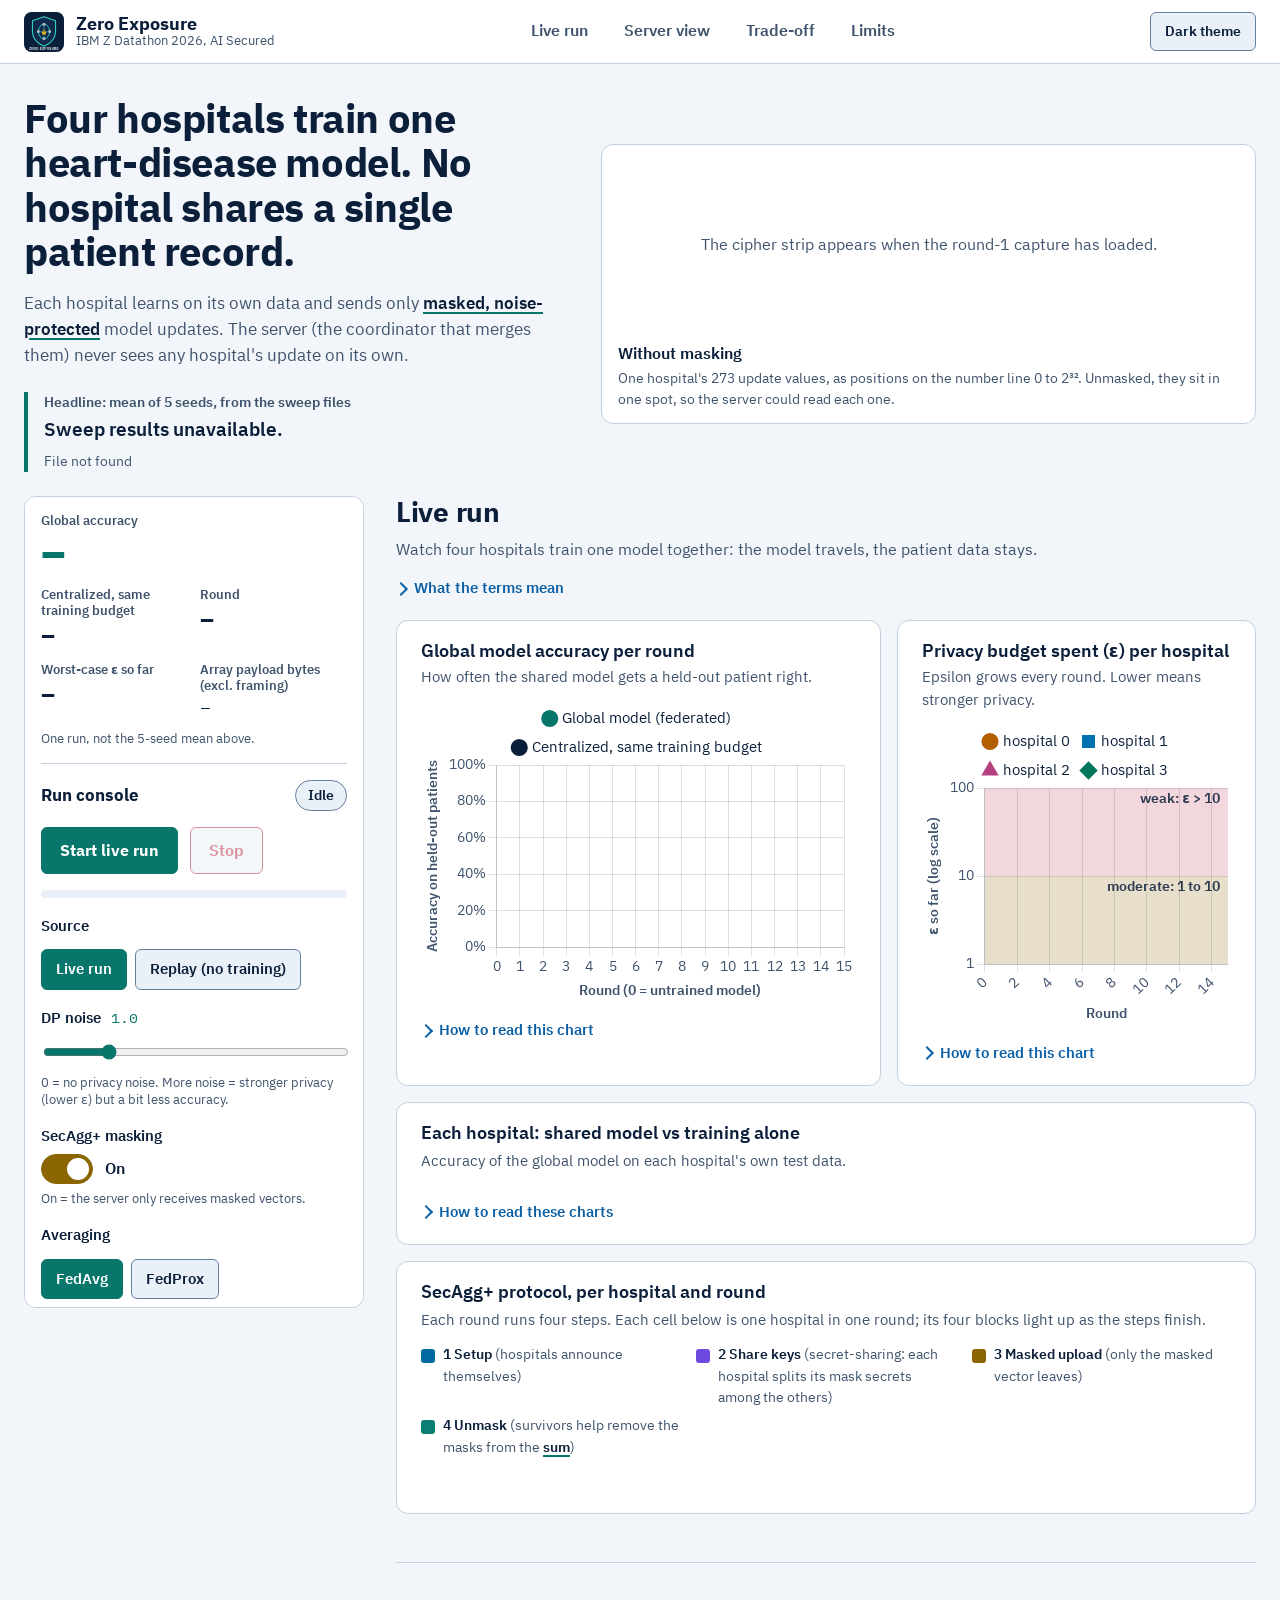
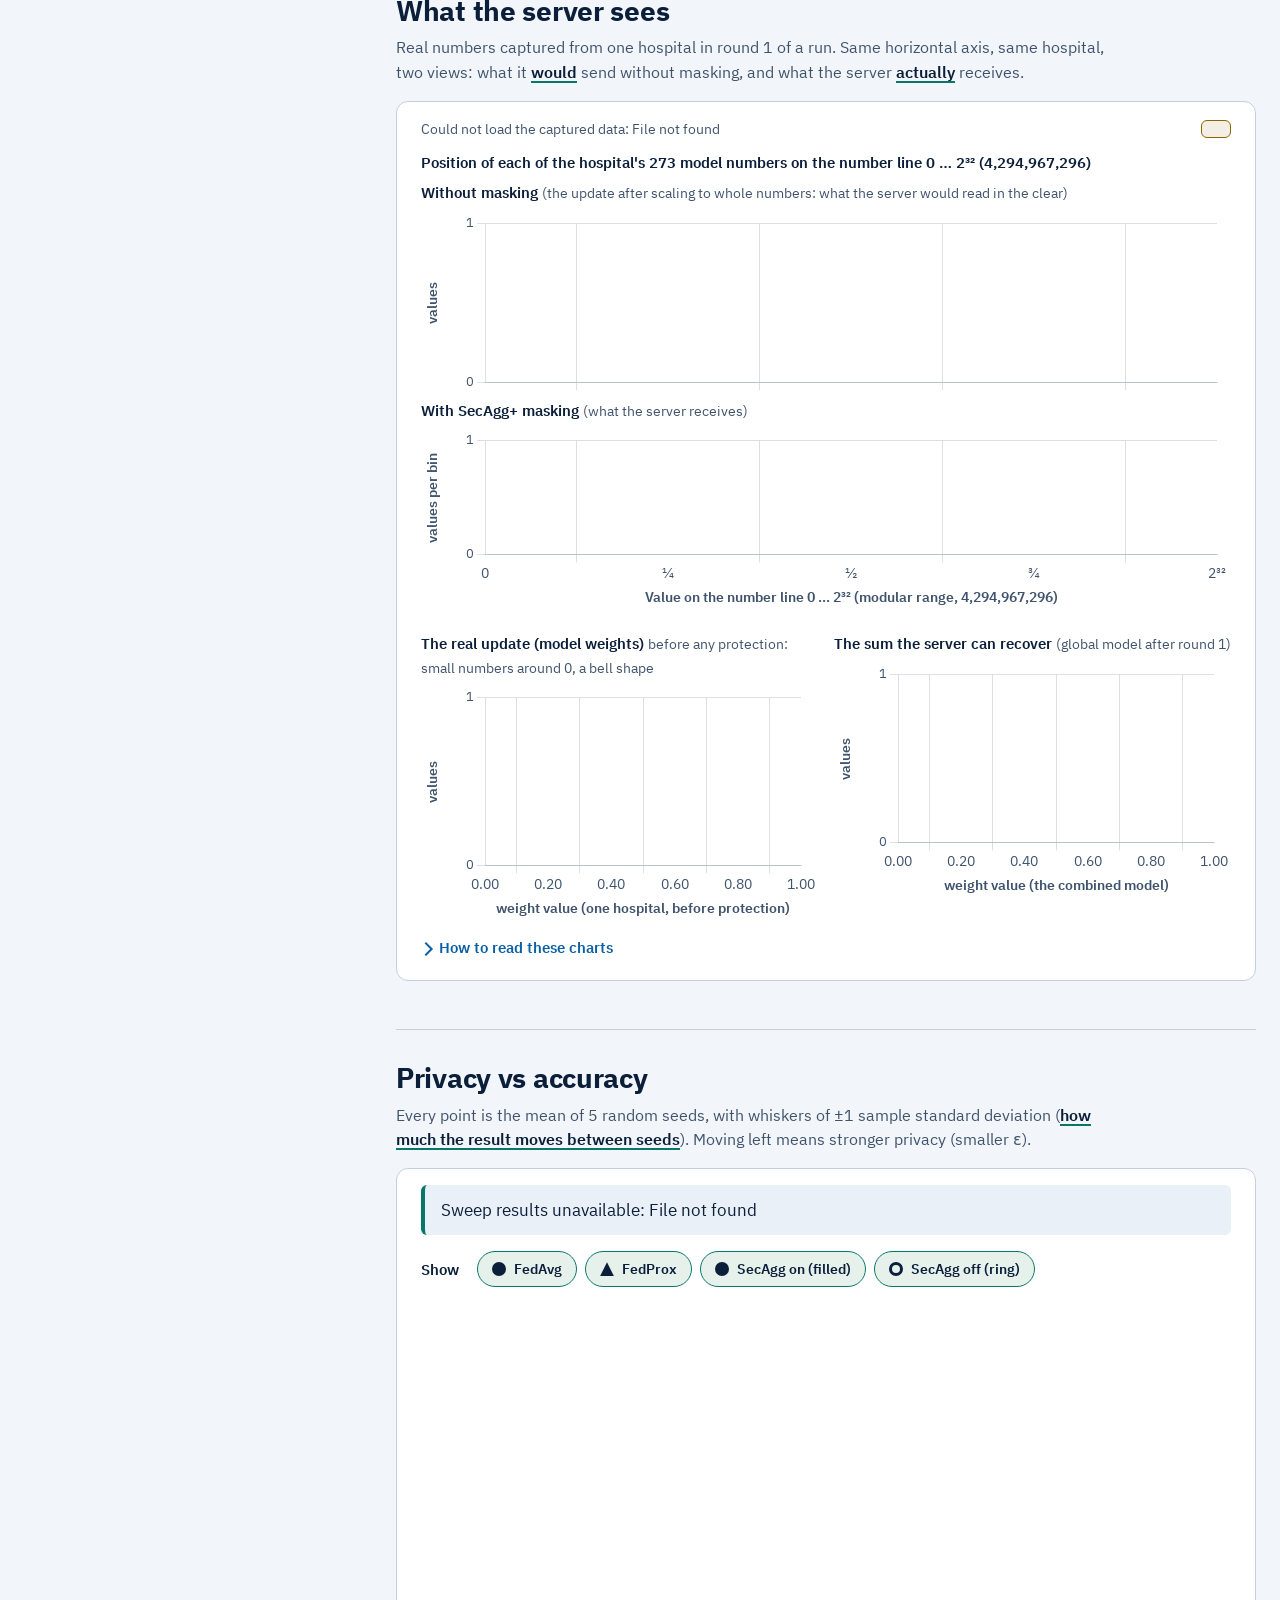
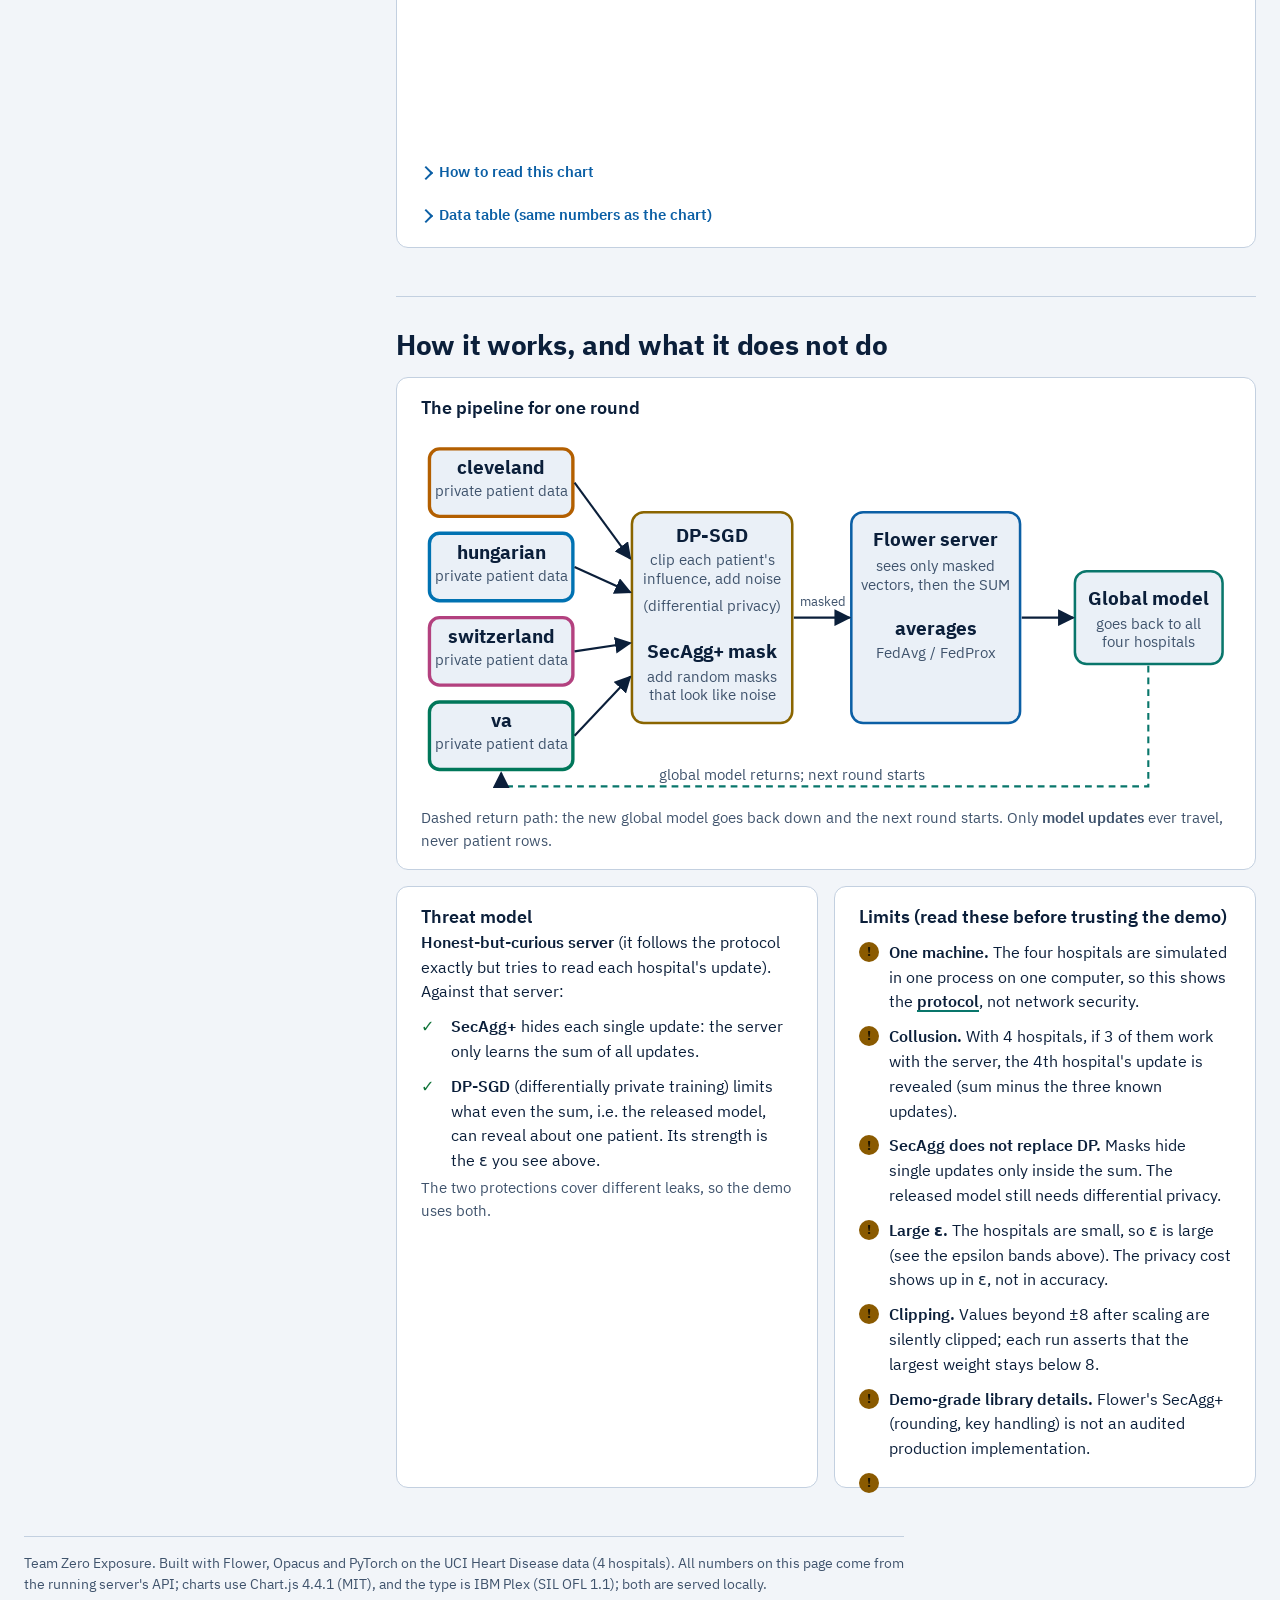
==== commit 70844ac1: "Fix design-review findings in the dashboard redesign - Label rail KPIs as one run (with its config) " ====
--- a/dashboard/static/index.html
+++ b/dashboard/static/index.html
@@ -9,9 +9,10 @@
 <link rel="preload" href="vendor/fonts/IBMPlexSans-Regular-Latin1.woff2" as="font" type="font/woff2" crossorigin>
 <link rel="preload" href="vendor/fonts/IBMPlexSans-Bold-Latin1.woff2" as="font" type="font/woff2" crossorigin>
 <link rel="stylesheet" href="styles.css">
+<script>try { var t = localStorage.getItem('theme'); if (t === 'light' || t === 'dark') document.documentElement.dataset.theme = t; } catch (e) {}</script>
 </head>
 <body>
-<a class="skip" href="#live">Skip to the live run</a>
+<a class="skip" href="#console">Skip to the run console</a>
 
 <header class="top">
   <div class="top-in">
@@ -25,7 +26,7 @@
       <a href="#tradeoff">Trade-off</a>
       <a href="#how">Limits</a>
     </nav>
-    <button id="themeBtn" class="btn ghost" type="button" aria-label="Switch colour theme">Theme</button>
+    <button id="themeBtn" class="btn ghost" type="button">Theme</button>
   </div>
 </header>
 
@@ -37,7 +38,7 @@
       <p class="lead">Each hospital learns on its own data and sends only <em>masked, noise-protected</em> model updates.
         The server (the coordinator that merges them) never sees any hospital's update on its own.</p>
       <div class="headline" id="headline" aria-live="polite">
-        <div class="hl-label">Headline, computed from the sweep files</div>
+        <div class="hl-label">Headline: mean of 5 seeds, from the sweep files</div>
         <div class="hl-main" id="hlMain">Loading…</div>
         <div class="hl-sub" id="hlSub"></div>
       </div>
@@ -48,27 +49,31 @@
       <figcaption>
         <b id="heroState">Without masking</b>
         <span id="heroCap">One hospital's 273 update values, as positions on the number line 0 to 2³². Unmasked, they sit in one spot, so the server could read each one.</span>
+        <button id="heroReplay" class="btn ghost hero-replay" type="button" hidden>Show the masking again</button>
       </figcaption>
     </figure>
   </section>
 
   <div class="shell">
     <!-- ===================================================== RUN CONSOLE (sticky rail) -->
-    <aside class="rail" id="console" aria-label="Run console">
-      <div class="kpis" aria-label="Run summary">
+    <aside class="rail" id="console" aria-label="Run console" tabindex="-1">
+      <div class="kpis" role="group" aria-label="Run summary">
         <div class="kpi kpi-main"><span class="kl">Global accuracy</span><span class="kv" id="kAcc">–</span></div>
         <div class="kpi"><span class="kl">Centralized, same training budget</span><span class="kv" id="kCen">–</span></div>
         <div class="kpi"><span class="kl">Round</span><span class="kv" id="kRound">–</span></div>
         <div class="kpi"><span class="kl">Worst-case ε so far</span><span class="kv" id="kEps">–</span></div>
         <div class="kpi kpi-wide" title="Array payload bytes counted by the inspector (arrays plus byte-string config values). Excludes message framing.">
           <span class="kl">Array payload bytes (excl. framing)</span><span class="kv" id="kBytes">–</span><span class="ks" id="kBytesSub"></span></div>
+        <p class="kpi-src" id="kSrc">One run, not the 5-seed mean above.</p>
       </div>
       <form id="ctl" class="console" autocomplete="off">
-        <h2 class="rail-h">Run console</h2>
+        <div class="rail-top">
+          <h2 class="rail-h">Run console</h2>
+          <span id="statusPill" class="pill" role="status">Idle</span>
+        </div>
         <div class="actions">
           <button id="startBtn" class="btn primary" type="submit">Start live run</button>
           <button id="stopBtn" class="btn danger" type="button" disabled>Stop</button>
-          <span id="statusPill" class="pill" role="status">Idle</span>
         </div>
         <label class="prog-wrap">
           <span class="sr-only">Round progress</span>
@@ -88,17 +93,17 @@
             <input id="noise" type="range" min="0" max="5" step="0.1" value="1.0" aria-describedby="noiseHelp">
             <small id="noiseHelp">0 = no privacy noise. More noise = stronger privacy (lower ε) but a bit less accuracy.</small>
           </label>
+          <label class="fld tog">
+            <span class="fld-l">SecAgg+ masking</span>
+            <span class="switch"><input id="secagg" type="checkbox" checked role="switch"><i></i><b id="secaggOut">On</b></span>
+            <small>On = the server only receives masked vectors.</small>
+          </label>
           <fieldset class="seg" id="stratSeg">
             <legend>Averaging</legend>
             <label><input type="radio" name="strategy" value="fedavg" checked><span>FedAvg</span></label>
             <label><input type="radio" name="strategy" value="fedprox"><span>FedProx</span></label>
             <small>FedAvg = plain average. FedProx = average with a leash that keeps each hospital close to the global model.</small>
           </fieldset>
-          <label class="fld tog">
-            <span class="fld-l">SecAgg+ masking</span>
-            <span class="switch"><input id="secagg" type="checkbox" checked role="switch"><i></i><b id="secaggOut">On</b></span>
-            <small>On = the server only receives masked vectors.</small>
-          </label>
           <div class="pair">
             <label class="fld">
               <span class="fld-l">Rounds</span>
--- a/dashboard/static/styles.css
+++ b/dashboard/static/styles.css
@@ -18,7 +18,7 @@
   --bg: #0B1F3A; --surface: #10294D; --surface-2: #0C2342; --line: #2A4B78; --line-strong: #6283B0;
   --text: #EAF2FB; --muted: #B3C5DA; --grid: rgba(179,197,218,.20);
   /* roles: model = teal, lock = gold */
-  --model: #2DD4BF; --model-ink: #062B28; --lock: #FACC15; --lock-ink: #261D00; --lock-bg: rgba(250,204,21,.12);
+  --model: #2DD4BF; --model-ink: #062B28; --lock: #FACC15; --lock-fill: #FACC15; --lock-ink: #261D00; --lock-bg: rgba(250,204,21,.12);
   --sky: #7DD3FC; --focus: #7DD3FC;
   --good: #4ADE80; --warn: #FBBF24; --bad: #FB7185; --good-bg: rgba(74,222,128,.14); --warn-bg: rgba(251,191,36,.14); --bad-bg: rgba(251,113,133,.16);
   --h0: #F2A900; --h1: #56B4E9; --h2: #F28DC0; --h3: #3DD6A0;   /* cleveland, hungarian, switzerland, va (Okabe-Ito based) */
@@ -32,7 +32,7 @@
   color-scheme: light;
   --bg: #F2F5F9; --surface: #FFFFFF; --surface-2: #EAF0F7; --line: #C3D0E0; --line-strong: #64809F;
   --text: #0B1F3A; --muted: #3F536C; --grid: rgba(11,31,58,.14);
-  --model: #0B7F73; --model-ink: #FFFFFF; --lock: #8A6500; --lock-ink: #FFFFFF; --lock-bg: rgba(138,101,0,.10);
+  --model: #09766B; --model-ink: #FFFFFF; --lock: #8A6500; --lock-fill: #A87600; --lock-ink: #FFFFFF; --lock-bg: rgba(138,101,0,.10);
   --sky: #0B5FA5; --focus: #0B5FA5;
   --good: #11743A; --warn: #8A5A00; --bad: #B4233C; --good-bg: rgba(17,116,58,.10); --warn-bg: rgba(200,130,0,.14); --bad-bg: rgba(180,35,60,.10);
   --h0: #B35F00; --h1: #0072B2; --h2: #B3417F; --h3: #00775A;
@@ -44,7 +44,7 @@
     color-scheme: light;
     --bg: #F2F5F9; --surface: #FFFFFF; --surface-2: #EAF0F7; --line: #C3D0E0; --line-strong: #64809F;
     --text: #0B1F3A; --muted: #3F536C; --grid: rgba(11,31,58,.14);
-    --model: #0B7F73; --model-ink: #FFFFFF; --lock: #8A6500; --lock-ink: #FFFFFF; --lock-bg: rgba(138,101,0,.10);
+    --model: #09766B; --model-ink: #FFFFFF; --lock: #8A6500; --lock-fill: #A87600; --lock-ink: #FFFFFF; --lock-bg: rgba(138,101,0,.10);
     --sky: #0B5FA5; --focus: #0B5FA5;
     --good: #11743A; --warn: #8A5A00; --bad: #B4233C; --good-bg: rgba(17,116,58,.10); --warn-bg: rgba(200,130,0,.14); --bad-bg: rgba(180,35,60,.10);
     --h0: #B35F00; --h1: #0072B2; --h2: #B3417F; --h3: #00775A;
@@ -99,9 +99,11 @@
 
 /* ---- shell: console rail + panels */
 .shell { display: grid; grid-template-columns: 340px minmax(0, 1fr); gap: var(--sp-6); align-items: start; }
-.rail { position: sticky; top: calc(var(--hdr) + var(--sp-4)); max-height: calc(100vh - var(--hdr) - var(--sp-5)); overflow-y: auto; overscroll-behavior: contain;
+.rail { position: sticky; top: calc(var(--hdr) + var(--sp-4)); max-height: calc(100vh - var(--hdr) - var(--sp-5)); overflow-y: auto; overscroll-behavior: contain; scrollbar-width: thin; scrollbar-color: var(--line-strong) transparent;
   background: var(--surface); border: 1px solid var(--line); border-radius: var(--r-l); padding: var(--sp-4); display: flex; flex-direction: column; gap: var(--sp-4); min-width: 0; }
 .rail-h { font-size: 1.05rem; font-weight: 700; }
+.rail-top { display: flex; align-items: center; justify-content: space-between; gap: var(--sp-3); }
+.rail .fld small, .rail fieldset small { font-size: .8rem; }
 .console { display: flex; flex-direction: column; gap: var(--sp-4); }
 .panels { min-width: 0; }
 
@@ -133,7 +135,7 @@
 .pair { display: grid; grid-template-columns: 1fr 1fr; gap: var(--sp-3); }
 .fld-l, legend { font-weight: 600; font-size: .95rem; padding: 0; }
 .fld small, fieldset small { color: var(--muted); font-size: .8rem; line-height: 1.35; }
-output { color: var(--model); font-weight: 700; margin-left: 6px; font-family: var(--mono); }
+output { color: var(--model); font-weight: 400; margin-left: 6px; font-family: var(--mono); }
 input[type=range] { width: 100%; height: 28px; accent-color: var(--model); }
 input[type=number], select { background: var(--surface-2); color: var(--text); border: 1px solid var(--line-strong); border-radius: var(--r-s); padding: 8px 10px; font: inherit; width: 100%; }
 fieldset.seg { flex-direction: row; flex-wrap: wrap; gap: var(--sp-2); align-items: center; }
@@ -181,10 +183,12 @@
 /* ---- KPIs */
 .kpis { display: grid; grid-template-columns: 1fr 1fr; gap: var(--sp-3); padding-bottom: var(--sp-4); border-bottom: 1px solid var(--line); }
 .kpi { display: flex; flex-direction: column; min-width: 0; }
-.kpi-main, .kpi-wide { grid-column: 1 / -1; }
+.kpi-main { grid-column: 1 / -1; }
 .kl { color: var(--muted); font-size: .8rem; font-weight: 600; line-height: 1.25; }
 .kv { font-size: 1.5rem; font-weight: 700; line-height: 1.2; margin-top: 2px; font-variant-numeric: tabular-nums; overflow-wrap: anywhere; }
-.kpi-main .kv { font-size: 3rem; line-height: 1.05; color: var(--model); letter-spacing: -.02em; }
+.kpi-main .kv { font-size: 2.6rem; line-height: 1.05; color: var(--model); letter-spacing: -.02em; }
+.kpi-src { grid-column: 1 / -1; color: var(--muted); font-size: .8rem; line-height: 1.35; }
+.hero-replay { justify-self: start; margin-top: var(--sp-2); }
 .kpi-wide .kv { font-family: var(--mono); font-size: 1.15rem; font-weight: 400; }
 .ks { color: var(--muted); font-size: .78rem; }
 
@@ -326,6 +330,12 @@
   .hero-strip canvas, .hero-empty { height: 132px; }
   .actions .btn { flex: 1 1 120px; }
   .pair { grid-template-columns: 1fr 1fr; }
+  .hero { padding-top: var(--sp-5); }
+  .hero h1 { font-size: 1.7rem; }
+  .lead { display: none; }
+  summary, fieldset.seg span, .chips span { min-height: 44px; display: flex; align-items: center; }
+  .btn { min-height: 44px; }
+  .top nav { scrollbar-width: none; }
 }
 @media (max-width: 899px) {
   .grid2.tight, #how .grid2 { grid-template-columns: 1fr; }
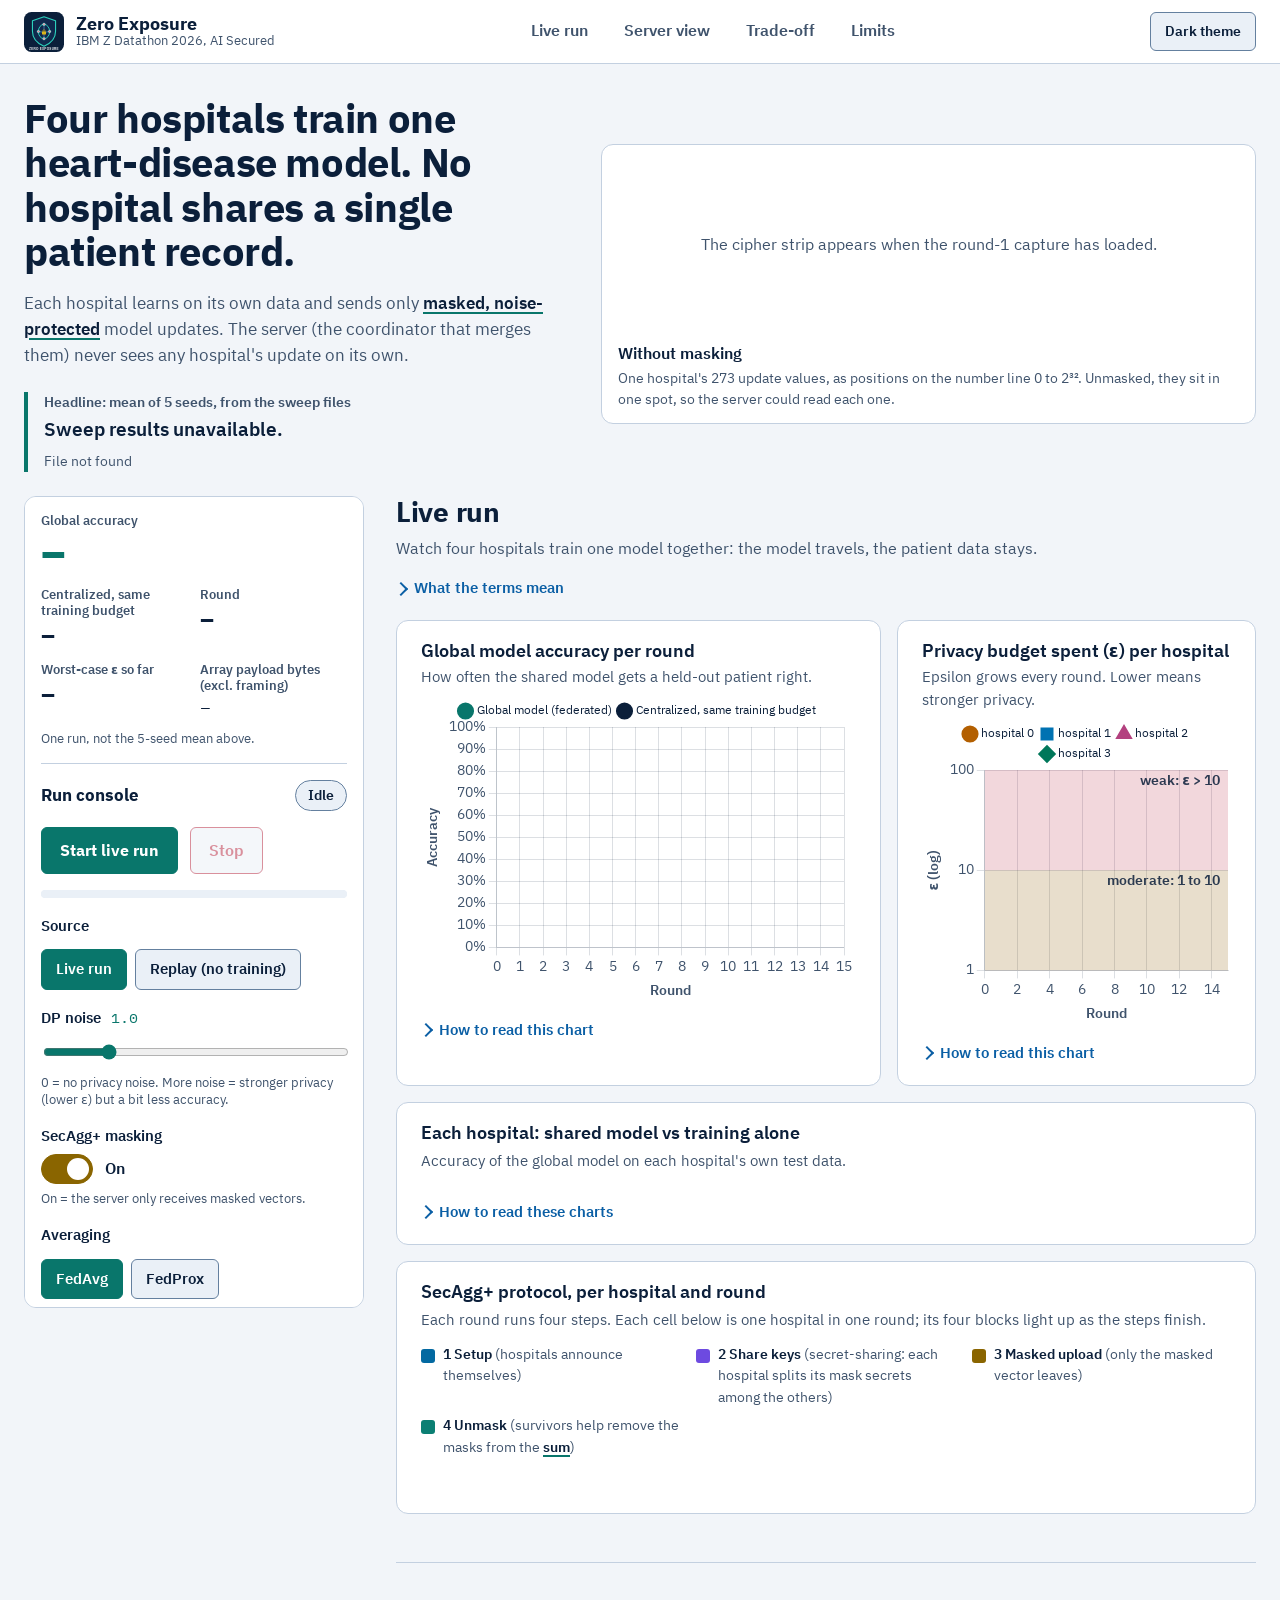
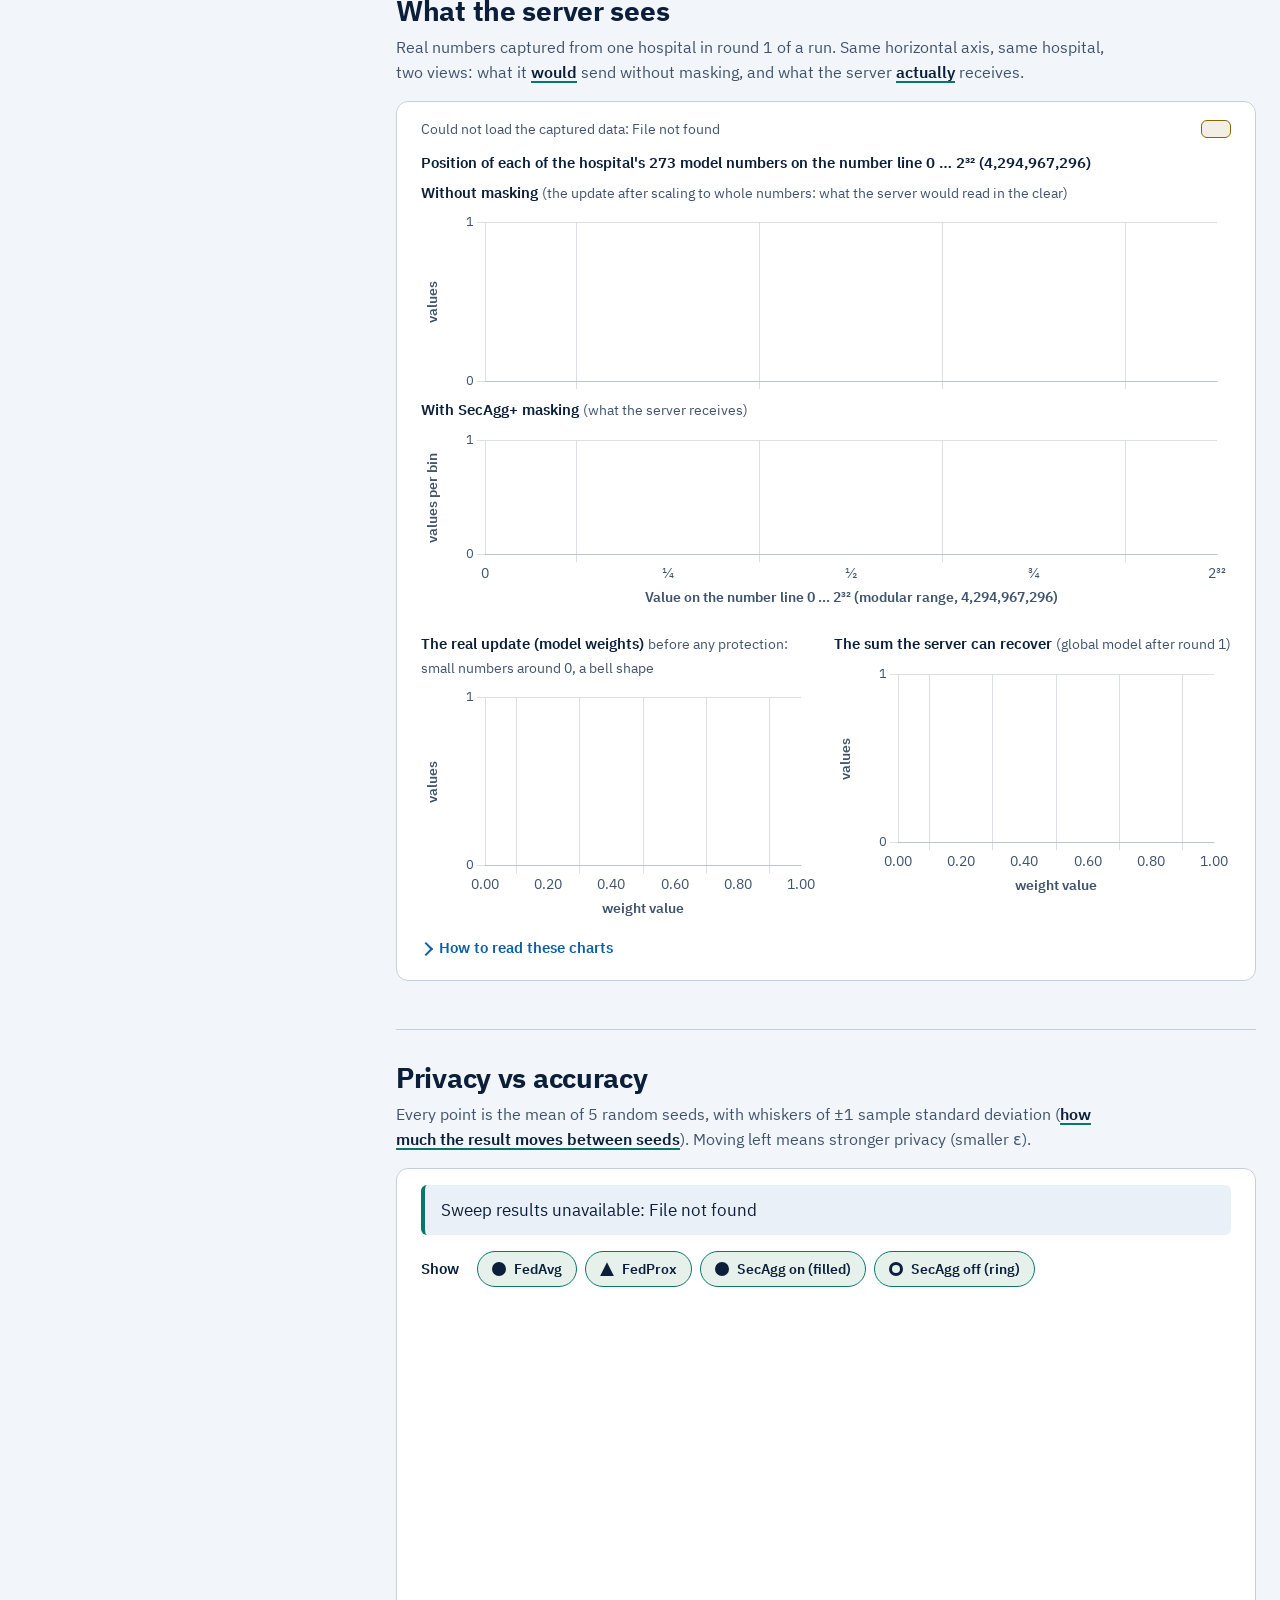
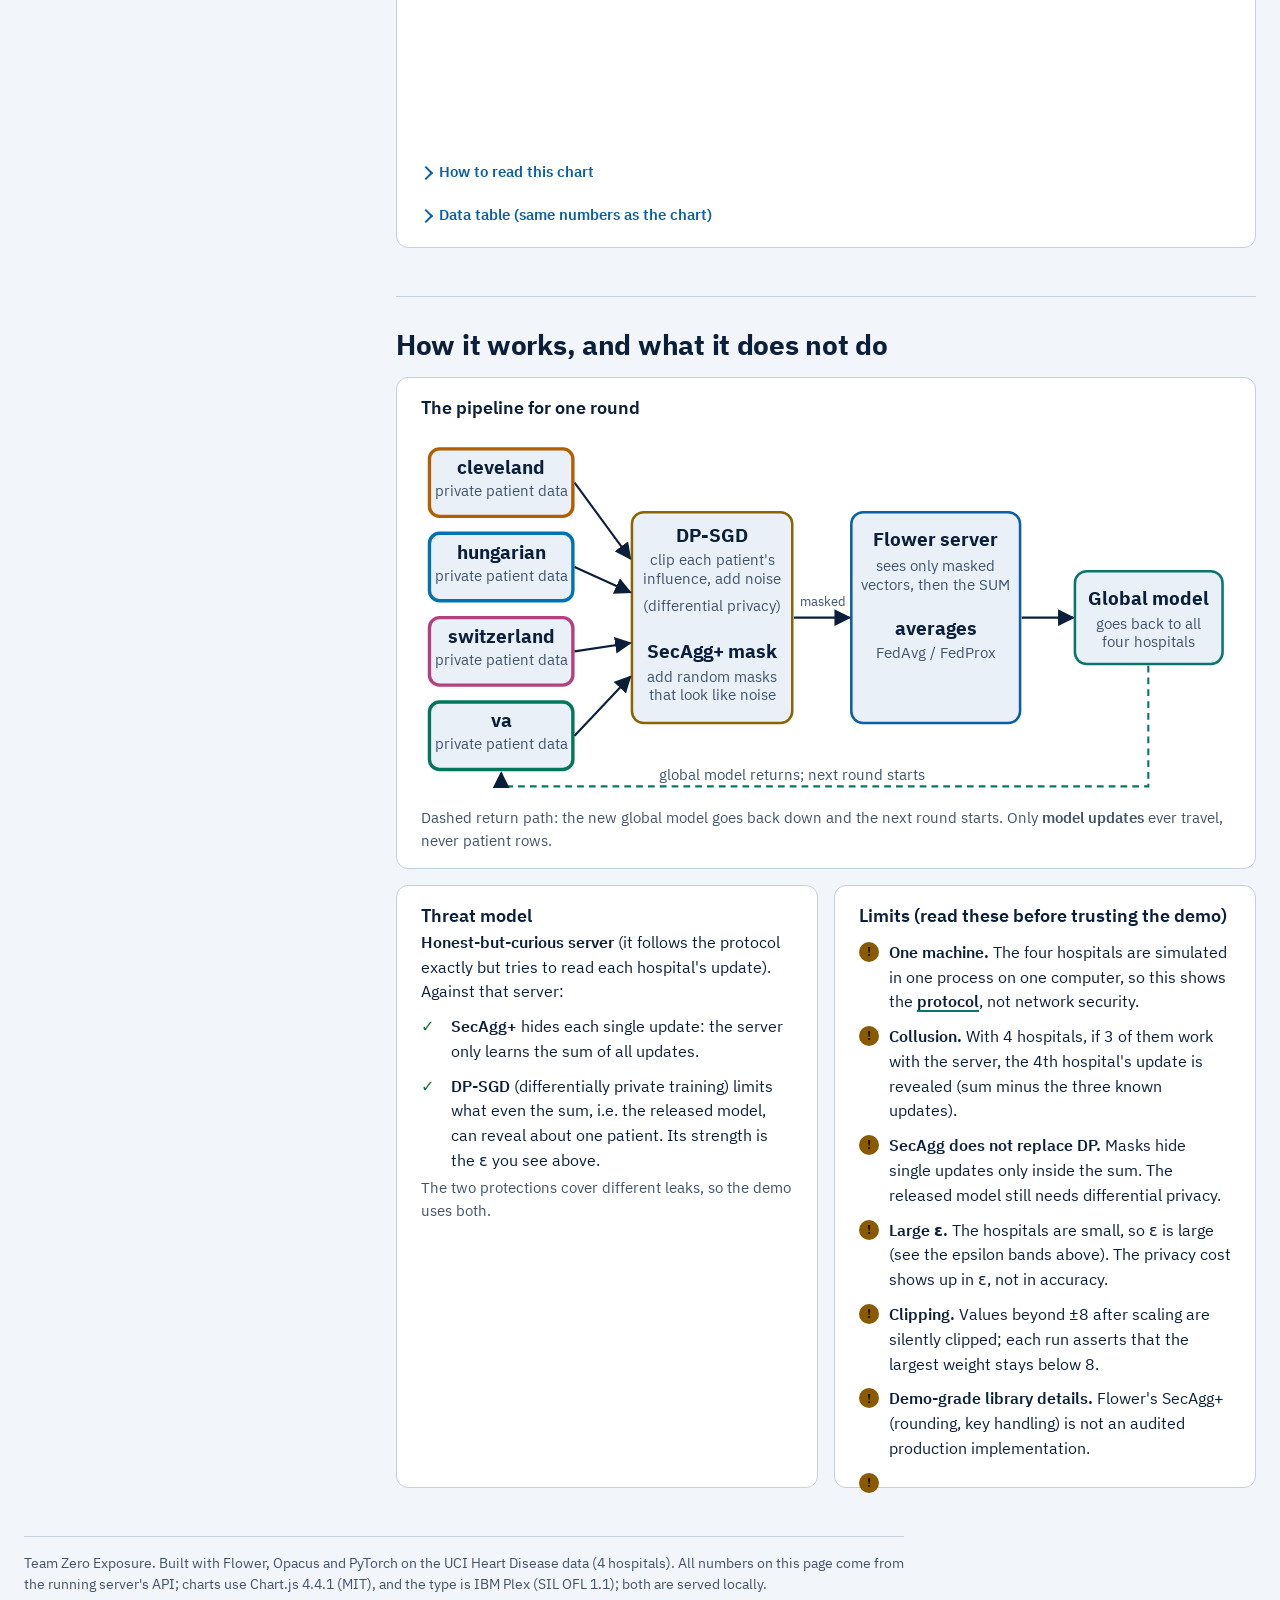
==== commit b94dde76: "Make the light theme the default Light loads for everyone, whatever the OS colour setting; dark only" ====
--- a/dashboard/static/index.html
+++ b/dashboard/static/index.html
@@ -3,7 +3,7 @@
 <head>
 <meta charset="utf-8">
 <meta name="viewport" content="width=device-width, initial-scale=1">
-<meta name="color-scheme" content="dark light">
+<meta name="color-scheme" content="light dark">
 <title>Zero Exposure: private federated learning dashboard</title>
 <link rel="icon" href="zero_exposure_logo.svg" type="image/svg+xml">
 <link rel="preload" href="vendor/fonts/IBMPlexSans-Regular-Latin1.woff2" as="font" type="font/woff2" crossorigin>
--- a/dashboard/static/styles.css
+++ b/dashboard/static/styles.css
@@ -1,6 +1,6 @@
 /* Zero Exposure dashboard, "the sealed envelope". Gold means locked/protected (masks, the sum, SecAgg on); teal means the model
    (accuracy). Colours are tokens on :root, taken from zero_exposure_logo.svg; the light theme keeps the same roles with darker,
-   AA-checked values. Light theme via prefers-color-scheme or the toggle ([data-theme]). IBM Plex is vendored in vendor/fonts. */
+   AA-checked values. Light is the default for everyone; dark only via the toggle ([data-theme="dark"], saved). IBM Plex is vendored in vendor/fonts. */
 @font-face { font-family: "IBM Plex Sans"; font-weight: 400; font-style: normal; font-display: swap;
   src: url("vendor/fonts/IBMPlexSans-Regular-Latin1.woff2") format("woff2"); unicode-range: U+0000-00FF, U+0131, U+0152-0153, U+02BB-02BC, U+02C6, U+02DA, U+02DC, U+2000-206F, U+2074, U+20AC, U+2122, U+2191, U+2193, U+2212, U+2215, U+FEFF, U+FFFD; }
 @font-face { font-family: "IBM Plex Sans"; font-weight: 600; font-style: normal; font-display: swap;
@@ -11,9 +11,23 @@
   src: url("vendor/fonts/IBMPlexMono-Regular-Latin1.woff2") format("woff2"); unicode-range: U+0000-00FF, U+0131, U+0152-0153, U+02BB-02BC, U+02C6, U+02DA, U+02DC, U+2000-206F, U+2074, U+20AC, U+2122, U+2191, U+2193, U+2212, U+2215, U+FEFF, U+FFFD; }
 
 :root {
-  color-scheme: dark;
+  color-scheme: light;
   --font: "IBM Plex Sans", system-ui, "Segoe UI", Roboto, Helvetica, Arial, sans-serif;
   --mono: "IBM Plex Mono", ui-monospace, "Cascadia Mono", Consolas, monospace;
+  /* scale */
+  --r-s: 6px; --r-l: 12px; --hdr: 64px;
+  --sp-1: 4px; --sp-2: 8px; --sp-3: 12px; --sp-4: 16px; --sp-5: 24px; --sp-6: 32px; --sp-7: 48px;
+  --bg: #F2F5F9; --surface: #FFFFFF; --surface-2: #EAF0F7; --line: #C3D0E0; --line-strong: #64809F;
+  --text: #0B1F3A; --muted: #3F536C; --grid: rgba(11,31,58,.14);
+  --model: #09766B; --model-ink: #FFFFFF; --lock: #8A6500; --lock-fill: #B8860B; --lock-ink: #FFFFFF; --lock-bg: rgba(138,101,0,.10);
+  --sky: #0B5FA5; --focus: #0B5FA5;
+  --good: #11743A; --warn: #8A5A00; --bad: #B4233C; --good-bg: rgba(17,116,58,.10); --warn-bg: rgba(200,130,0,.14); --bad-bg: rgba(180,35,60,.10);
+  --h0: #B35F00; --h1: #0072B2; --h2: #B3417F; --h3: #00775A;
+  --fedavg: #0B7F73; --fedprox: #6D4AE0;
+  --s0: #0369A1; --s1: #6D4AE0; --s2: #8A6500; --s3: #0B7F73; --plainc: #B4233C;
+}
+:root[data-theme="dark"] {
+  color-scheme: dark;
   /* surfaces + ink */
   --bg: #0B1F3A; --surface: #10294D; --surface-2: #0C2342; --line: #2A4B78; --line-strong: #6283B0;
   --text: #EAF2FB; --muted: #B3C5DA; --grid: rgba(179,197,218,.20);
@@ -24,33 +38,6 @@
   --h0: #F2A900; --h1: #56B4E9; --h2: #F28DC0; --h3: #3DD6A0;   /* cleveland, hungarian, switzerland, va (Okabe-Ito based) */
   --fedavg: #2DD4BF; --fedprox: #B7A5FF;
   --s0: #7DD3FC; --s1: #A78BFA; --s2: #FACC15; --s3: #2DD4BF; --plainc: #FB7185;
-  /* scale */
-  --r-s: 6px; --r-l: 12px; --hdr: 64px;
-  --sp-1: 4px; --sp-2: 8px; --sp-3: 12px; --sp-4: 16px; --sp-5: 24px; --sp-6: 32px; --sp-7: 48px;
-}
-:root[data-theme="light"] {
-  color-scheme: light;
-  --bg: #F2F5F9; --surface: #FFFFFF; --surface-2: #EAF0F7; --line: #C3D0E0; --line-strong: #64809F;
-  --text: #0B1F3A; --muted: #3F536C; --grid: rgba(11,31,58,.14);
-  --model: #09766B; --model-ink: #FFFFFF; --lock: #8A6500; --lock-fill: #A87600; --lock-ink: #FFFFFF; --lock-bg: rgba(138,101,0,.10);
-  --sky: #0B5FA5; --focus: #0B5FA5;
-  --good: #11743A; --warn: #8A5A00; --bad: #B4233C; --good-bg: rgba(17,116,58,.10); --warn-bg: rgba(200,130,0,.14); --bad-bg: rgba(180,35,60,.10);
-  --h0: #B35F00; --h1: #0072B2; --h2: #B3417F; --h3: #00775A;
-  --fedavg: #0B7F73; --fedprox: #6D4AE0;
-  --s0: #0369A1; --s1: #6D4AE0; --s2: #8A6500; --s3: #0B7F73; --plainc: #B4233C;
-}
-@media (prefers-color-scheme: light) {
-  :root:not([data-theme="dark"]) {
-    color-scheme: light;
-    --bg: #F2F5F9; --surface: #FFFFFF; --surface-2: #EAF0F7; --line: #C3D0E0; --line-strong: #64809F;
-    --text: #0B1F3A; --muted: #3F536C; --grid: rgba(11,31,58,.14);
-    --model: #09766B; --model-ink: #FFFFFF; --lock: #8A6500; --lock-fill: #A87600; --lock-ink: #FFFFFF; --lock-bg: rgba(138,101,0,.10);
-    --sky: #0B5FA5; --focus: #0B5FA5;
-    --good: #11743A; --warn: #8A5A00; --bad: #B4233C; --good-bg: rgba(17,116,58,.10); --warn-bg: rgba(200,130,0,.14); --bad-bg: rgba(180,35,60,.10);
-    --h0: #B35F00; --h1: #0072B2; --h2: #B3417F; --h3: #00775A;
-    --fedavg: #0B7F73; --fedprox: #6D4AE0;
-    --s0: #0369A1; --s1: #6D4AE0; --s2: #8A6500; --s3: #0B7F73; --plainc: #B4233C;
-  }
 }
 
 * { box-sizing: border-box; }
@@ -105,7 +92,13 @@
 .rail-top { display: flex; align-items: center; justify-content: space-between; gap: var(--sp-3); }
 .rail .fld small, .rail fieldset small { font-size: .8rem; }
 .console { display: flex; flex-direction: column; gap: var(--sp-4); }
-.panels { min-width: 0; }
+.panels { min-width: 0; container-type: inline-size; }
+/* the panel column is ~1000 px at 1440, ~850 at 1280, ~670 at 1100 (rail beside it) */
+/* .panels prefix: container queries add no specificity, and .grid2/.grid4 are defined further down */
+@container (max-width: 960px) { .panels .grid4 { grid-template-columns: repeat(2, minmax(0, 1fr)); } }
+@container (max-width: 760px) { .panels .charts-top { grid-template-columns: 1fr; } }
+@container (max-width: 520px) { .panels .grid4 { grid-template-columns: 1fr; } }
+.sl-short { display: none; }
 
 /* ---- panels */
 .panel + .panel { margin-top: var(--sp-7); padding-top: var(--sp-6); border-top: 1px solid var(--line); }
@@ -321,8 +314,9 @@
   .grid4 { grid-template-columns: 1fr; }
   .srow, .rnums { grid-template-columns: 74px 1fr; gap: 6px; }
   .srow .sl { font-size: .8rem; }
+  .srow .sl-long { display: none; } .srow .sl-short { display: inline; }
   .cell { height: 26px; }
-  .rnums .cells span { font-size: .6rem; }
+  .rnums .cells span { font-size: .7rem; }
   .card { padding: var(--sp-3) var(--sp-4); }
   .diagram.wide { display: none; } .diagram.narrow { display: block; }
   .badge { width: 100%; }
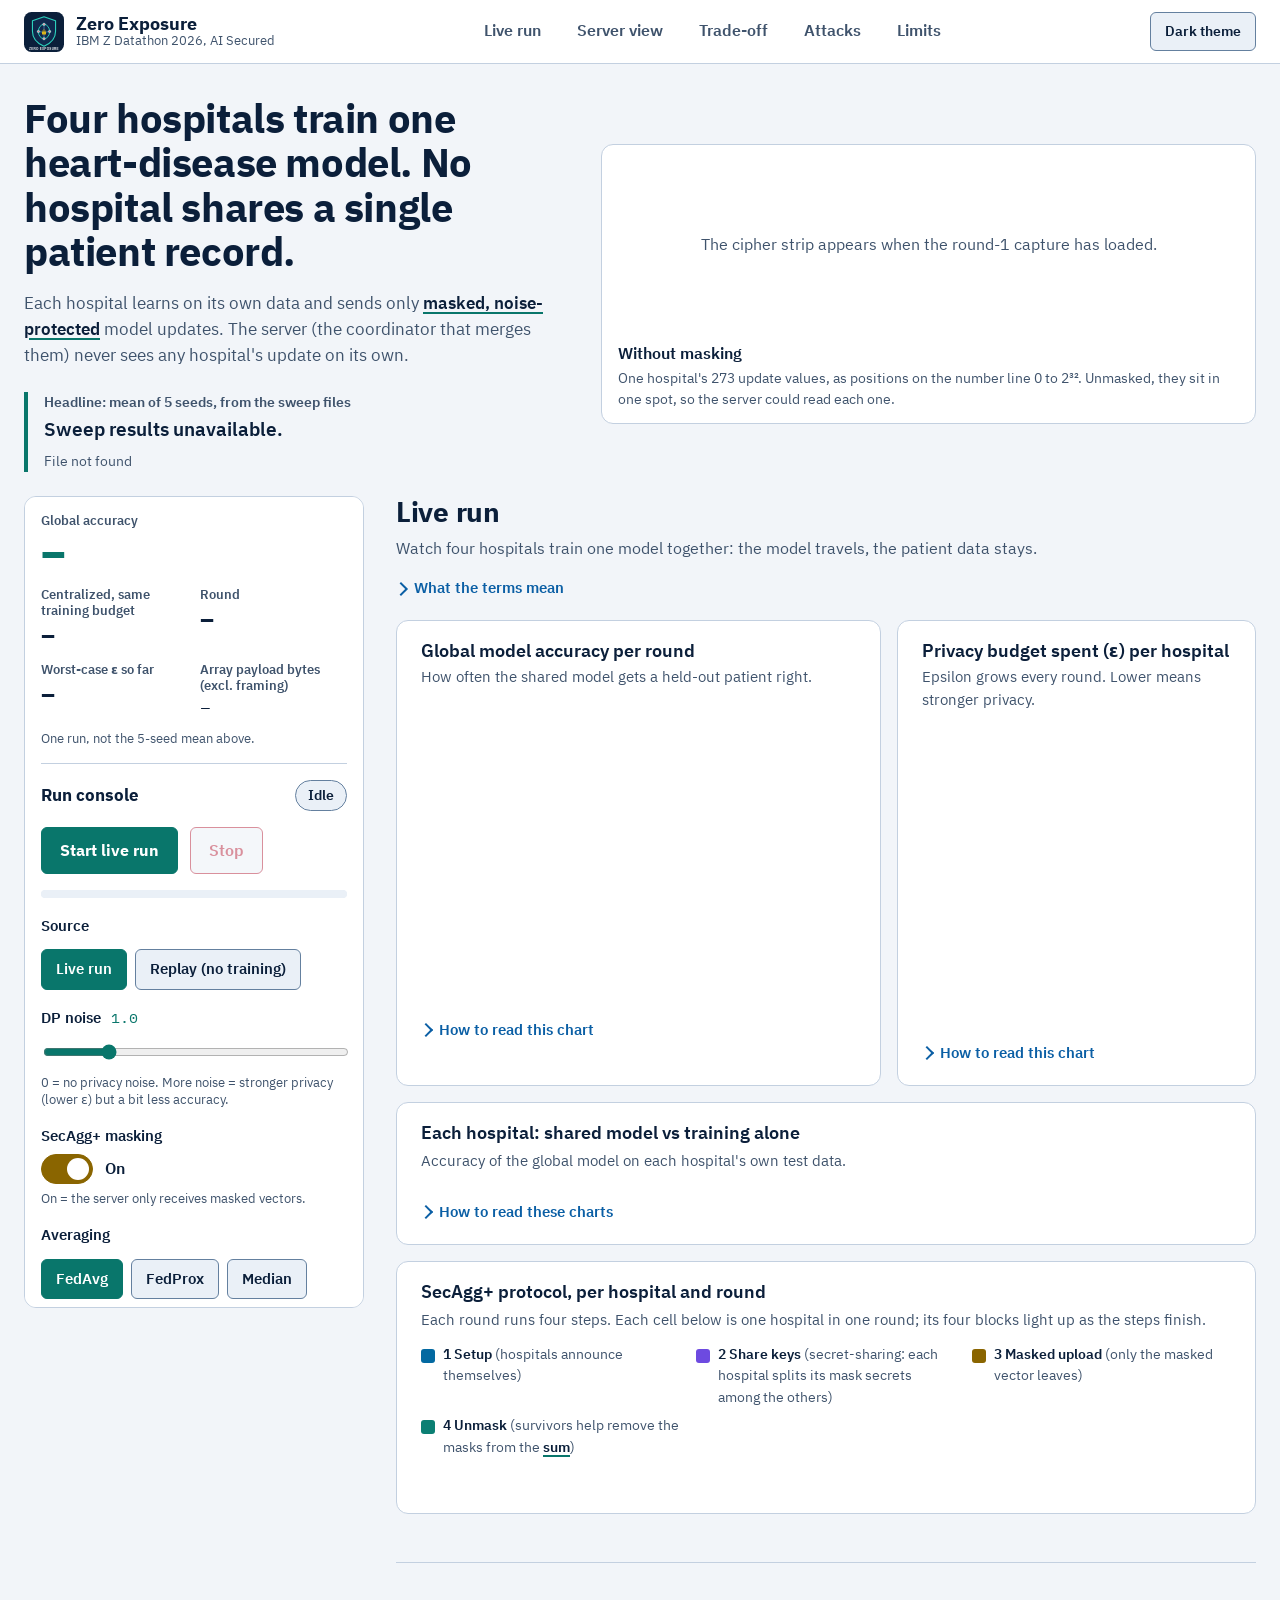
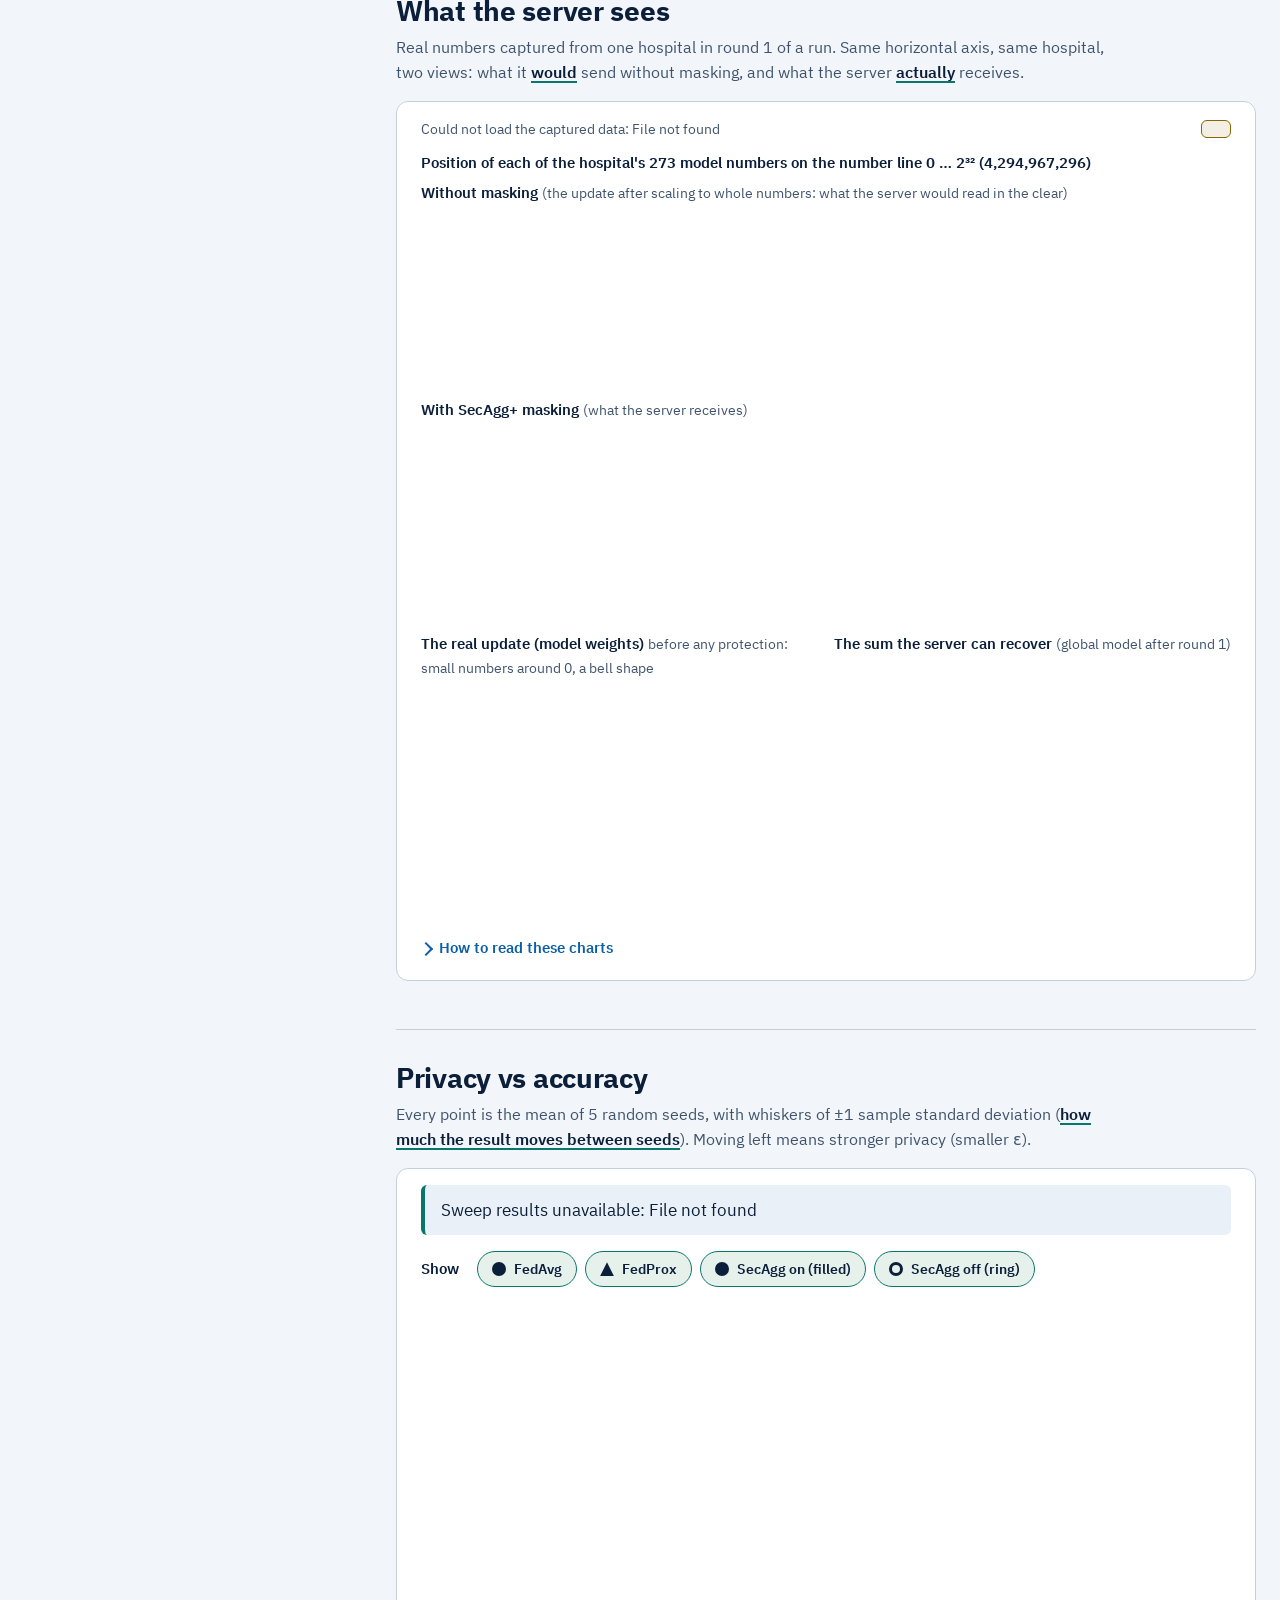
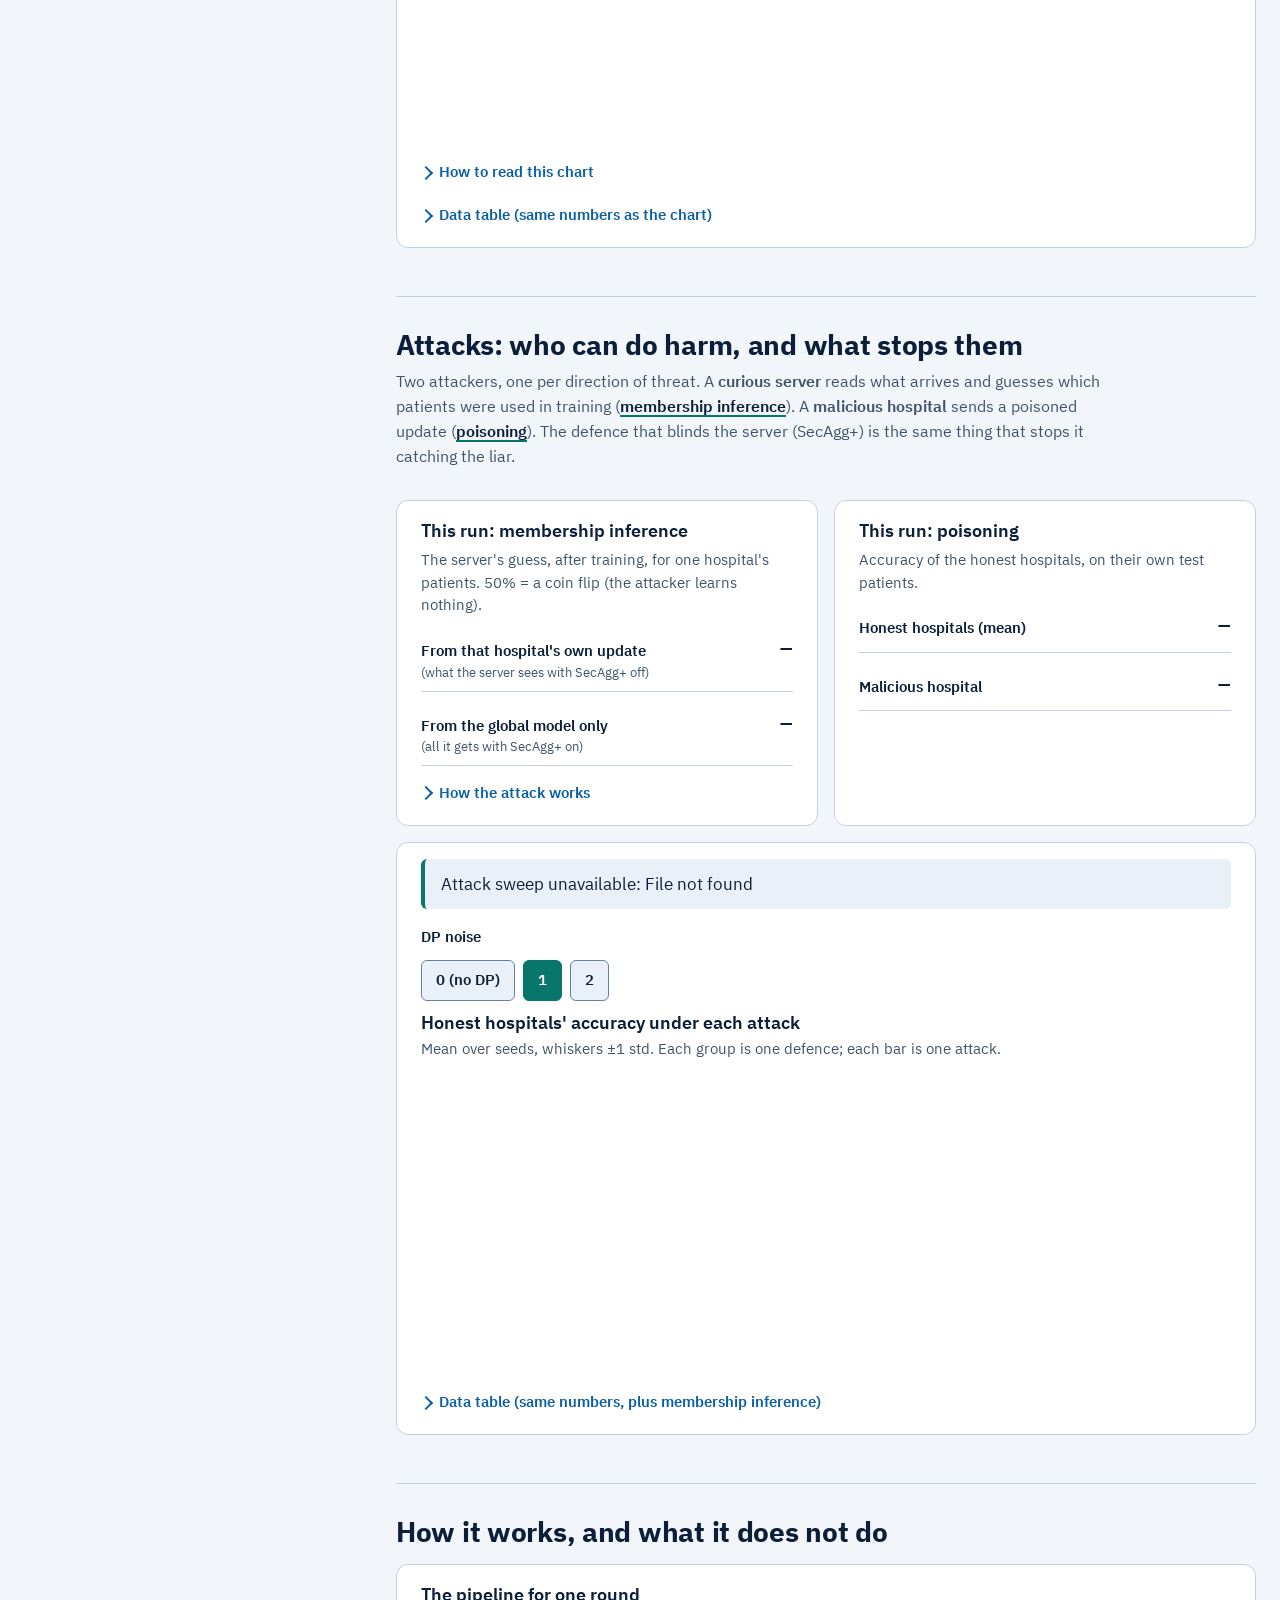
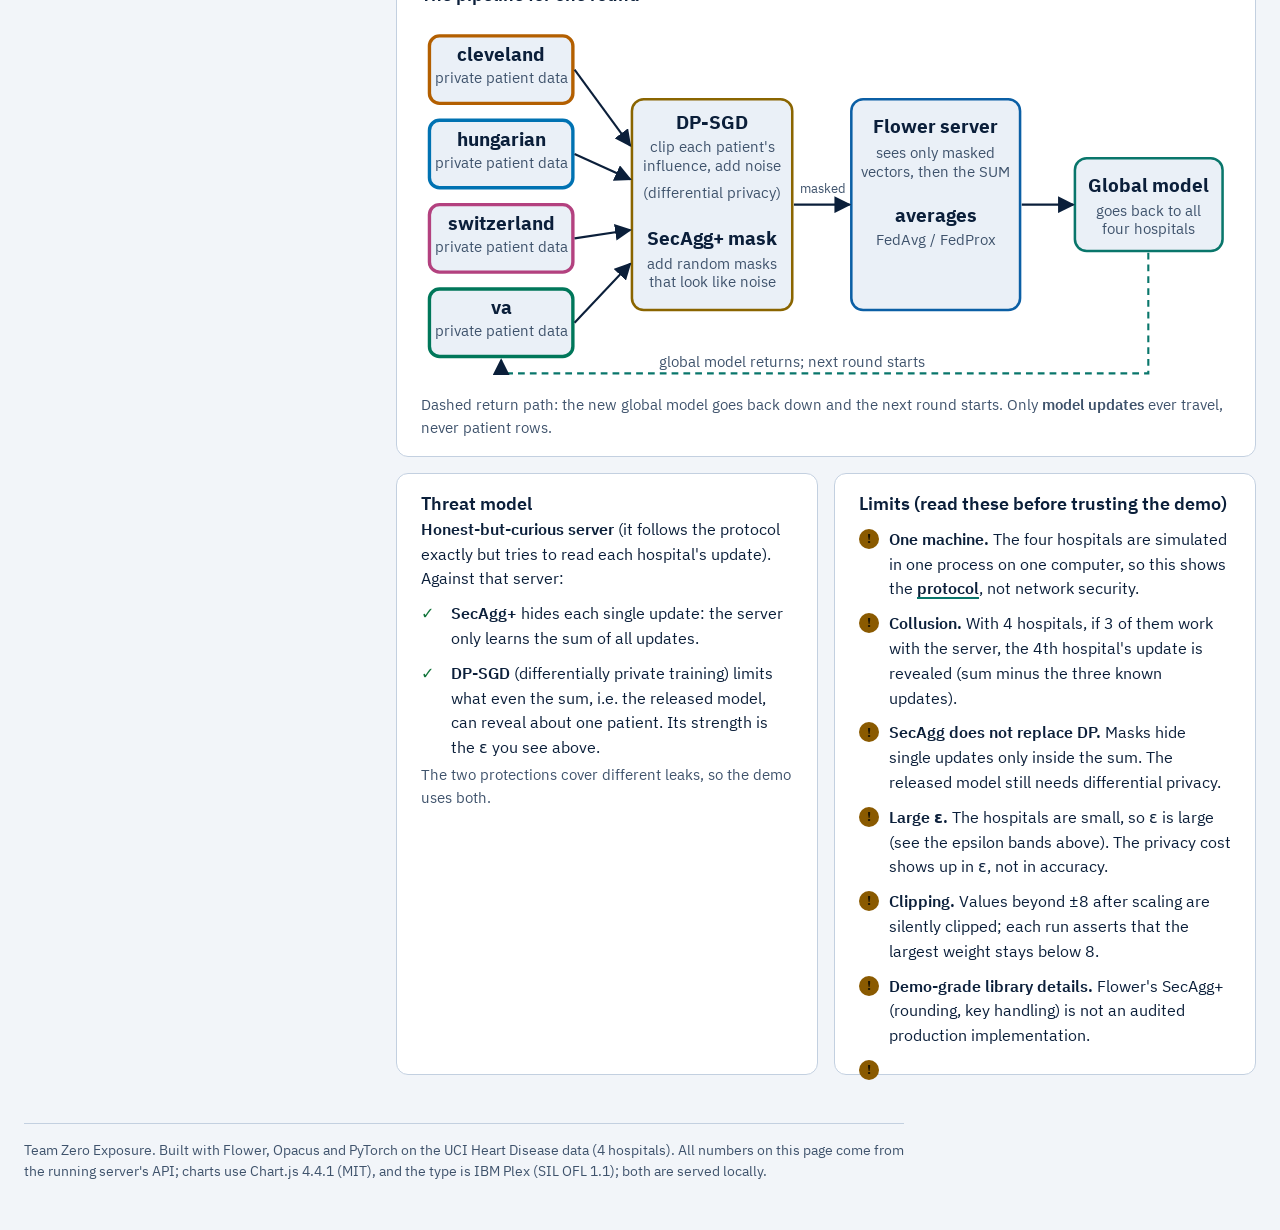
==== commit 0503706c: "Add step 7: attackers (poisoning hospital, curious server) and median defence - step7_heart_attacks." ====
--- a/dashboard/static/index.html
+++ b/dashboard/static/index.html
@@ -24,6 +24,7 @@
       <a href="#live">Live run</a>
       <a href="#sees">Server view</a>
       <a href="#tradeoff">Trade-off</a>
+      <a href="#attacks">Attacks</a>
       <a href="#how">Limits</a>
     </nav>
     <button id="themeBtn" class="btn ghost" type="button">Theme</button>
@@ -102,8 +103,23 @@
             <legend>Averaging</legend>
             <label><input type="radio" name="strategy" value="fedavg" checked><span>FedAvg</span></label>
             <label><input type="radio" name="strategy" value="fedprox"><span>FedProx</span></label>
-            <small>FedAvg = plain average. FedProx = average with a leash that keeps each hospital close to the global model.</small>
+            <label><input type="radio" name="strategy" value="median"><span>Median</span></label>
+            <small>FedAvg = plain average. FedProx = average with a leash that keeps each hospital close to the global model.
+              Median = per-weight middle value (<em>robust aggregation</em>): one outlier cannot drag it. It needs every update in the clear, so it turns SecAgg+ off.</small>
           </fieldset>
+          <fieldset class="seg" id="attackSeg">
+            <legend>Attacker</legend>
+            <label><input type="radio" name="attack" value="none" checked><span>None</span></label>
+            <label><input type="radio" name="attack" value="labelflip"><span>Label flip</span></label>
+            <label><input type="radio" name="attack" value="boost"><span>Boost ×10</span></label>
+            <small>One hospital cheats every round (<em>poisoning</em>). Label flip = it trains on swapped labels (sick ↔ healthy).
+              Boost = it multiplies its update by 10 to drag the average. The server also tries to tell members from non-members (<em>membership inference</em>) in every run.</small>
+          </fieldset>
+          <label class="fld" id="attackerFld">
+            <span class="fld-l">Malicious hospital</span>
+            <select id="attacker"><option value="1">hospital 2</option><option value="2">hospital 3</option><option value="3" selected>hospital 4</option></select>
+            <small>Hospital 1 is not offered: it is the one whose patients the server tries to identify.</small>
+          </label>
           <div class="pair">
             <label class="fld">
               <span class="fld-l">Rounds</span>
@@ -285,7 +301,60 @@
         </div>
       </section>
 
-      <!-- ===================================================== 4. HOW IT WORKS + LIMITS -->
+      <!-- ===================================================== 4. ATTACKS -->
+      <section id="attacks" class="panel" aria-labelledby="atkH">
+        <div class="panel-head">
+          <h2 id="atkH">Attacks: who can do harm, and what stops them</h2>
+          <p>Two attackers, one per direction of threat. A <b>curious server</b> reads what arrives and guesses which patients were used in training
+            (<em>membership inference</em>). A <b>malicious hospital</b> sends a poisoned update (<em>poisoning</em>).
+            The defence that blinds the server (SecAgg+) is the same thing that stops it catching the liar.</p>
+        </div>
+        <div class="grid2 tight">
+          <div class="card">
+            <h3>This run: membership inference</h3>
+            <p class="sub" id="miaSub">The server's guess, after training, for one hospital's patients. 50% = a coin flip (the attacker learns nothing).</p>
+            <dl class="mia" id="miaBox">
+              <div><dt>From that hospital's own update <small>(what the server sees with SecAgg+ off)</small></dt><dd id="miaUpd">–</dd></div>
+              <div><dt>From the global model only <small>(all it gets with SecAgg+ on)</small></dt><dd id="miaGlob">–</dd></div>
+            </dl>
+            <details>
+              <summary>How the attack works</summary>
+              <p>A model is more confident on patients it trained on, like a student who memorised the exam questions. The attack scores each patient
+                by the model's error on them (<em>loss</em>): low error = “was in training”. AUC (<em>area under the ROC curve</em>) is the chance it ranks
+                a real training patient above an unseen one. We test the same number of training and held-out patients, so 50% means no information.</p>
+            </details>
+          </div>
+          <div class="card">
+            <h3>This run: poisoning</h3>
+            <p class="sub" id="poisonSub">Accuracy of the honest hospitals, on their own test patients.</p>
+            <dl class="mia" id="poisonBox">
+              <div><dt>Honest hospitals (mean)</dt><dd id="honAcc">–</dd></div>
+              <div><dt id="atkAccL">Malicious hospital</dt><dd id="atkAcc">–</dd></div>
+            </dl>
+            <p class="sub" id="poisonNote"></p>
+          </div>
+        </div>
+        <div class="card">
+          <div class="hl-card" id="atkHeadline" aria-live="polite">Loading the attack sweep…</div>
+          <fieldset class="seg" id="atkNoiseSeg">
+            <legend>DP noise</legend>
+            <label><input type="radio" name="atkNoise" value="0"><span>0 (no DP)</span></label>
+            <label><input type="radio" name="atkNoise" value="1" checked><span>1</span></label>
+            <label><input type="radio" name="atkNoise" value="2"><span>2</span></label>
+          </fieldset>
+          <figure class="chart-card">
+            <figcaption><h3>Honest hospitals' accuracy under each attack</h3>
+              <p id="atkCap">Mean over seeds, whiskers ±1 std. Each group is one defence; each bar is one attack.</p></figcaption>
+            <div class="chart-box"><canvas id="atkChart" role="img" aria-label="Honest-hospital accuracy per defence and attack"></canvas></div>
+          </figure>
+          <details>
+            <summary>Data table (same numbers, plus membership inference)</summary>
+            <div class="table-wrap"><table id="atkTable"></table></div>
+          </details>
+        </div>
+      </section>
+
+      <!-- ===================================================== 5. HOW IT WORKS + LIMITS -->
       <section id="how" class="panel" aria-labelledby="howH">
         <div class="panel-head">
           <h2 id="howH">How it works, and what it does not do</h2>
--- a/dashboard/static/styles.css
+++ b/dashboard/static/styles.css
@@ -239,6 +239,15 @@
 .explain { margin: var(--sp-3) 0 0; padding-left: 1.3rem; display: grid; gap: var(--sp-2); }
 .explain li::marker { color: var(--model); font-weight: 700; }
 
+/* ---- panel 4 (attacks) */
+.mia { display: grid; gap: var(--sp-3); margin: var(--sp-3) 0; }
+.mia > div { display: flex; justify-content: space-between; align-items: baseline; gap: var(--sp-3); padding-bottom: var(--sp-2); border-bottom: 1px solid var(--line); }
+.mia dt { font-weight: 600; font-size: .95rem; }
+.mia dt small { display: block; font-weight: 400; color: var(--muted); font-size: .8rem; }
+.mia dd { margin: 0; font-family: var(--mono); font-size: 1.5rem; font-variant-numeric: tabular-nums; white-space: nowrap; }
+.mia dd.hi { color: var(--bad); }
+#atkNoiseSeg { margin: var(--sp-4) 0 var(--sp-2); }
+
 /* ---- panel 3 */
 .hl-card { font-size: 1.05rem; padding: var(--sp-3) var(--sp-4); border-radius: var(--r-s); background: var(--surface-2); border-left: 4px solid var(--model); }
 .hl-card b { font-weight: 600; }
